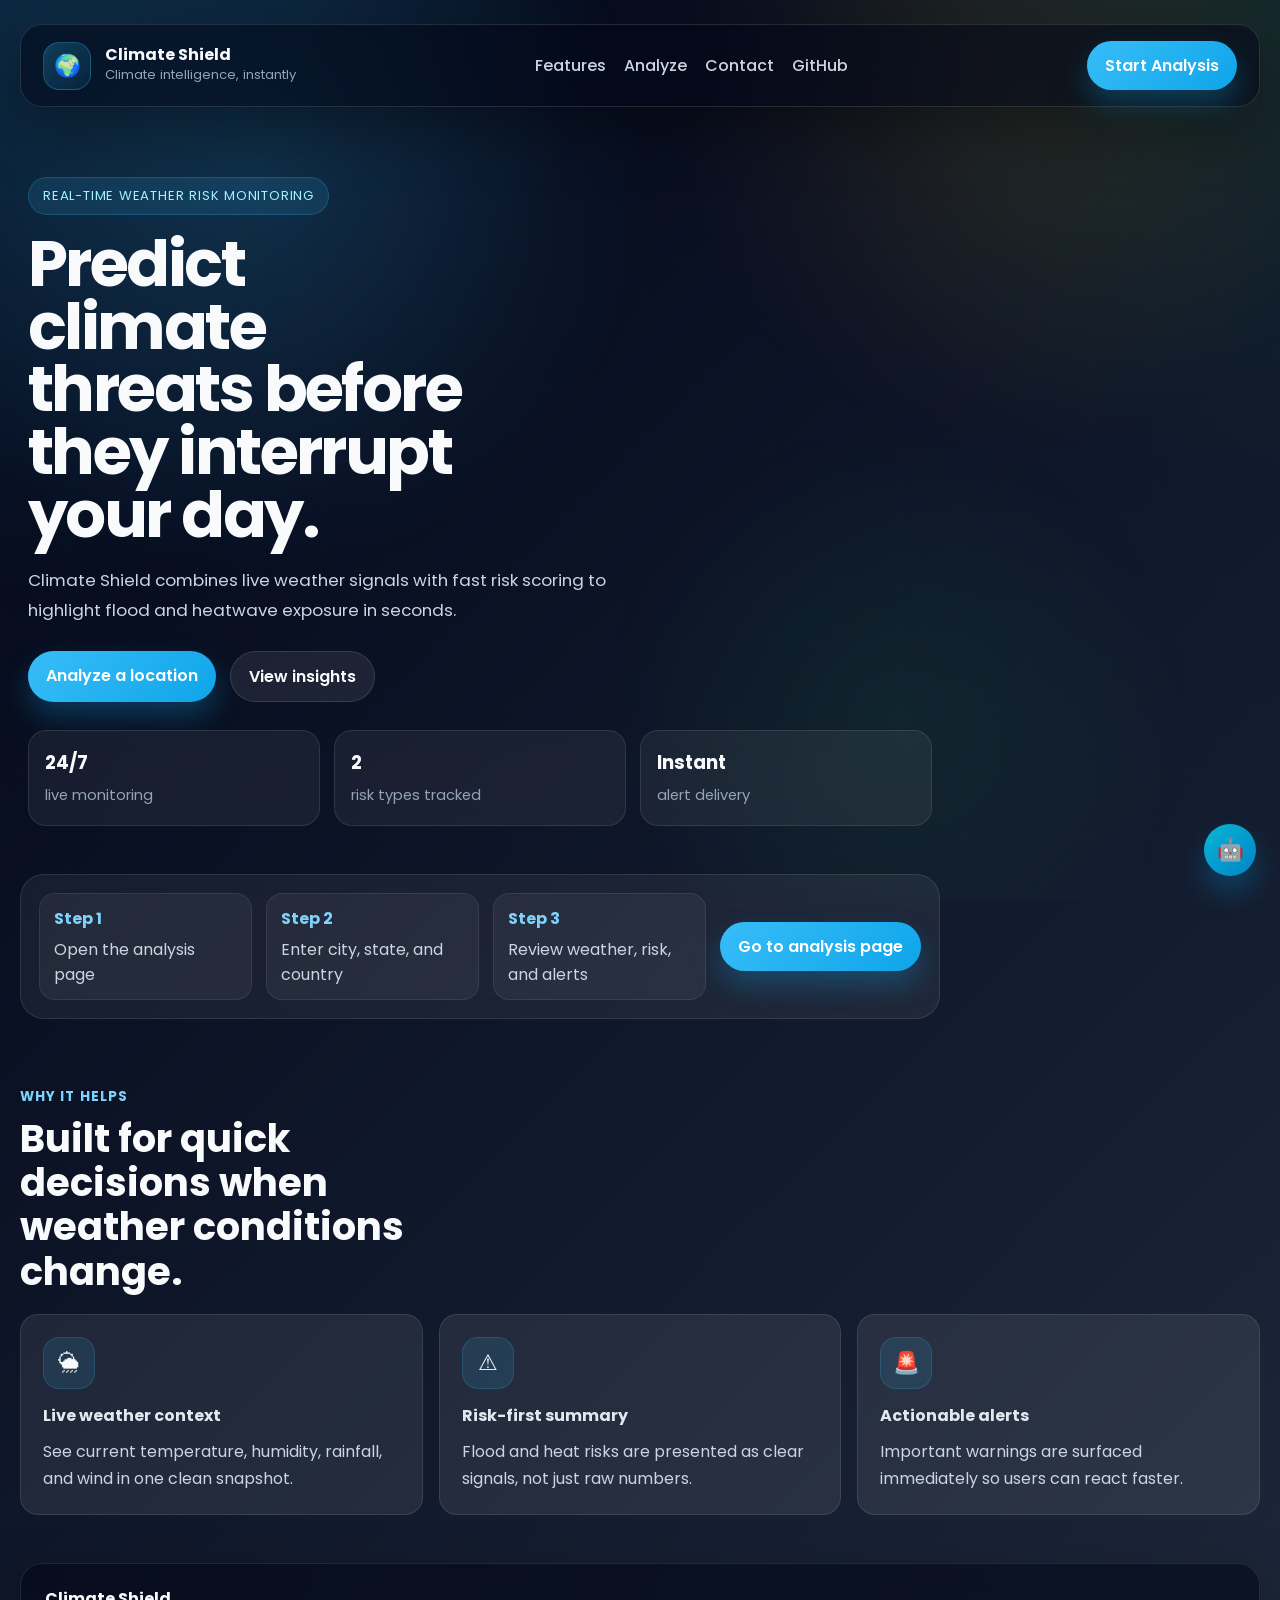
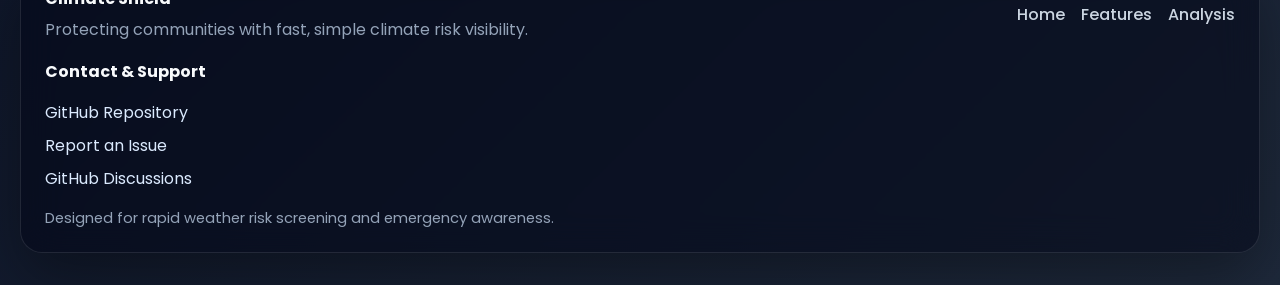
==== Frontend/index.html @ e45483c1 "Merge branch 'main' of https://github.com/thetechguardians/Climate-Shield into fix-loading-spinner" ====
<!doctype html>
<html lang="en">
  <head>
    <meta charset="UTF-8" />

    <meta name="viewport" content="width=device-width, initial-scale=1.0" />

    <title>Climate Shield | Home</title>

    <link rel="stylesheet" href="style.css" />

    <link rel="preconnect" href="https://fonts.googleapis.com" />

    <link rel="preconnect" href="https://fonts.gstatic.com" crossorigin />

    <link
      href="https://fonts.googleapis.com/css2?family=Poppins:wght@300;400;500;600;700&display=swap"
      rel="stylesheet"
    />
  </head>

  <body>
    <div class="background-overlay"></div>

    <div class="page-shell">
      <nav class="navbar">
        <a class="brand" href="#home">
          <span class="brand-mark">🌍</span>
          <span>
            <strong>Climate Shield</strong>
            <small>Climate intelligence, instantly</small>
          </span>
        </a>

        <div class="nav-links">
          <a href="#features">Features</a>
          <a href="Analysis/analysis.html">Analyze</a>
          <a href="#contact">Contact</a>
          <a
            href="https://github.com/thetechguardians/Climate-Shield"
            target="_blank"
            >GitHub</a
          >
        </div>

        <a class="nav-cta" href="Analysis/analysis.html">Start Analysis</a>
      </nav>

      <main id="home" class="container">
        <section class="hero">
          <div class="hero-copy">
            <span class="eyebrow">Real-time weather risk monitoring</span>

            <h1>Predict climate threats before they interrupt your day.</h1>

            <p>
              Climate Shield combines live weather signals with fast risk
              scoring to highlight flood and heatwave exposure in seconds.
            </p>

            <div class="hero-actions">
              <a class="primary-action" href="Analysis/analysis.html"
                >Analyze a location</a
              >
              <a class="secondary-action" href="#features">View insights</a>
            </div>

            <div class="hero-stats">
              <div>
                <strong>24/7</strong>
                <span>live monitoring</span>
              </div>
              <div>
                <strong>2</strong>
                <span>risk types tracked</span>
              </div>
              <div>
                <strong>Instant</strong>
                <span>alert delivery</span>
              </div>
            </div>
          </div>

          <div class="hero-strip">
            <div class="hero-strip-item">
              <strong>Step 1</strong>
              <span>Open the analysis page</span>
            </div>

            <div class="hero-strip-item">
              <strong>Step 2</strong>
              <span>Enter city, state, and country</span>
            </div>

            <div class="hero-strip-item">
              <strong>Step 3</strong>
              <span>Review weather, risk, and alerts</span>
            </div>

            <a
              class="primary-action full-width-action"
              href="Analysis/analysis.html"
              >Go to analysis page</a
            >
          </div>
        </section>

        <section id="features" class="feature-section">
          <div class="section-heading">
            <span>Why it helps</span>
            <h2>Built for quick decisions when weather conditions change.</h2>
          </div>

          <div class="feature-grid">
            <article class="feature-card">
              <div class="feature-icon">🌦</div>
              <h3>Live weather context</h3>
              <p>
                See current temperature, humidity, rainfall, and wind in one
                clean snapshot.
              </p>
            </article>

            <article class="feature-card">
              <div class="feature-icon">⚠</div>
              <h3>Risk-first summary</h3>
              <p>
                Flood and heat risks are presented as clear signals, not just
                raw numbers.
              </p>
            </article>

            <article class="feature-card">
              <div class="feature-icon">🚨</div>
              <h3>Actionable alerts</h3>
              <p>
                Important warnings are surfaced immediately so users can react
                faster.
              </p>
            </article>
          </div>
        </section>
      </main>

      <footer id="contact" class="footer">
        <div>
          <strong>Climate Shield</strong>
          <p>
            Protecting communities with fast, simple climate risk visibility.
          </p>
        </div>

        <div class="footer-links">
          <a href="#home">Home</a>
          <a href="#features">Features</a>
          <a href="Analysis/analysis.html">Analysis</a>
        </div>
        <div class="contact-section">
          <strong>Contact & Support</strong>

          <div class="contact-links">
            <a
              href="https://github.com/thetechguardians/Climate-Shield"
              target="_blank"
            >
              GitHub Repository
            </a>

            <a
              href="https://github.com/thetechguardians/Climate-Shield/issues"
              target="_blank"
            >
              Report an Issue
            </a>

            <a
              href="https://github.com/thetechguardians/Climate-Shield/discussions"
              target="_blank"
            >
              GitHub Discussions
            </a>
          </div>
        </div>

        <p class="footer-note">
          Designed for rapid weather risk screening and emergency awareness.
        </p>
      </footer>

      <button
        id="chatbot-toggle"
        class="chatbot-toggle"
        type="button"
        aria-controls="chatbot-panel"
        aria-expanded="false"
        aria-label="Open ClimateBot"
        title="Open ClimateBot"
      >
        🤖
      </button>

      <section
        id="chatbot-panel"
        class="chatbot-panel hidden"
        aria-label="ClimateBot chat panel"
      >
        <div class="chatbot-header">
          <div>
            <strong>ClimateBot Assistant</strong>
            <small
              >Ask about floods, heatwaves, cyclones, and climate change.</small
            >
          </div>
          <button
            id="chatbot-close"
            class="chatbot-close"
            type="button"
            aria-label="Close chatbot"
          >
            ✕
          </button>
        </div>

        <div id="chatbot-messages" class="chatbot-messages">
          <div class="chatbot-message bot-message">
            Hello, I am ClimateBot. Ask me any climate safety question.
          </div>
        </div>

        <form id="chatbot-form" class="chatbot-form">
          <input
            id="chatbot-input"
            type="text"
            placeholder="Type your question..."
            autocomplete="off"
            required
          />
          <button type="submit">Send</button>
        </form>

        <div id="chatbot-status" class="chatbot-status hidden"></div>
      </section>
    </div>

    <script src="script.js"></script>
    <script src="chatbot.js"></script>
    <script>
        (function(){
            const toggle = document.getElementById('chatbot-toggle');
            const panel = document.getElementById('chatbot-panel');
            const closeBtn = document.getElementById('chatbot-close');
            const form = document.getElementById('chatbot-form');
            const input = document.getElementById('chatbot-input');
            const messagesDiv = document.getElementById('chatbot-messages');
            const statusDiv = document.getElementById('chatbot-status');

            function addMessage(text, isUser) {
                const msgDiv = document.createElement('div');
                msgDiv.className = isUser ? 'message user' : 'message bot';
                msgDiv.innerText = text;
                messagesDiv.appendChild(msgDiv);
                messagesDiv.scrollTop = messagesDiv.scrollHeight;
            }

            function showStatus(msg) {
                statusDiv.innerText = msg;
                statusDiv.classList.remove('hidden');
                setTimeout(() => statusDiv.classList.add('hidden'), 2200);
            }

            async function getBotReply(question) {
                const q = question.toLowerCase();
                if (q.includes('flood') || q.includes('flooding')) {
                    return "🌊 Flood risk is calculated using rainfall intensity, soil moisture, and river levels. Climate Shield monitors real-time precipitation and terrain vulnerability to flag potential flash floods.";
                } else if (q.includes('heatwave') || q.includes('extreme heat')) {
                    return "🔥 Heatwave risks increase when temperatures exceed regional thresholds. We analyze thermal stress, humidity, and duration to provide early heat alerts.";
                } else if (q.includes('cyclone') || q.includes('hurricane') || q.includes('typhoon')) {
                    return "🌀 Cyclones are tracked using wind speed patterns, pressure drops, and storm surge modeling. Our system highlights areas at risk of severe winds and coastal flooding.";
                } else if (q.includes('climate change')) {
                    return "🌎 Climate change amplifies extreme weather events — heavier rainfall, prolonged heatwaves, and stronger storms. Climate Shield helps communities build adaptive resilience.";
                } else {
                    return "💡 I can answer questions about flood risk, heatwaves, cyclones, climate adaptation, and weather preparedness. Try: 'How to prepare for floods?' or 'Heatwave safety tips'.";
                }
            }

            form.addEventListener('submit', async (e) => {
                e.preventDefault();
                const userMsg = input.value.trim();
                if (!userMsg) return;
                addMessage(userMsg, true);
                input.value = '';
                showStatus('Analyzing climate data...');
                try {
                    const reply = await getBotReply(userMsg);
                    addMessage(reply, false);
                    statusDiv.classList.add('hidden');
                } catch (err) {
                    addMessage("Sorry, I'm having trouble. Please try again.", false);
                    statusDiv.classList.add('hidden');
                }
            });

            toggle.addEventListener('click', () => {
                panel.classList.toggle('hidden');
                const expanded = !panel.classList.contains('hidden');
                toggle.setAttribute('aria-expanded', expanded);
            });
            closeBtn.addEventListener('click', () => {
                panel.classList.add('hidden');
                toggle.setAttribute('aria-expanded', 'false');
            });
        })();
    </script>
</body>
</html>
---- Frontend/style.css ----
* {
  margin: 0;
  padding: 0;
  box-sizing: border-box;
  font-family: "Poppins", sans-serif;
}

:root {
  --bg-0: #020617;
  --bg-1: #0f172a;
  --bg-2: #1e293b;
  --panel: rgba(255, 255, 255, 0.08);
  --panel-strong: rgba(255, 255, 255, 0.12);
  --text: #f8fafc;
  --muted: #cbd5e1;
  --muted-2: #94a3b8;
  --accent: #38bdf8;
  --accent-2: #0ea5e9;
  --success: #22c55e;
  --danger: #ef4444;
  --warning: #f59e0b;
  --shadow: 0 24px 60px rgba(0, 0, 0, 0.35);
}

html {
  scroll-behavior: smooth;
}

body {
  min-height: 100vh;
  color: var(--text);
  background:
    radial-gradient(
      circle at top left,
      rgba(56, 189, 248, 0.16),
      transparent 26%
    ),
    radial-gradient(
      circle at top right,
      rgba(34, 197, 94, 0.1),
      transparent 22%
    ),
    linear-gradient(135deg, var(--bg-0), var(--bg-1), var(--bg-2));
  overflow-x: hidden;
}

body::before {
  content: "";
  position: fixed;
  inset: 0;
  background-image:
    linear-gradient(rgba(255, 255, 255, 0.025) 1px, transparent 1px),
    linear-gradient(90deg, rgba(255, 255, 255, 0.025) 1px, transparent 1px);
  background-size: 64px 64px;
  pointer-events: none;
  opacity: 0.4;
}

.background-overlay {
  position: fixed;
  inset: 0;
  background:
    radial-gradient(
      circle at 20% 20%,
      rgba(56, 189, 248, 0.14),
      transparent 32%
    ),
    radial-gradient(
      circle at 80% 10%,
      rgba(245, 158, 11, 0.1),
      transparent 28%
    ),
    radial-gradient(circle at 70% 80%, rgba(34, 197, 94, 0.08), transparent 26%);
  z-index: -1;
}

.page-shell {
  position: relative;
  z-index: 1;
  width: min(1240px, calc(100% - 32px));
  margin: 0 auto;
  padding: 24px 0 32px;
}

.navbar {
  display: flex;
  align-items: center;
  justify-content: space-between;
  gap: 20px;
  padding: 16px 22px;
  border: 1px solid rgba(255, 255, 255, 0.12);
  border-radius: 22px;
  background: rgba(2, 6, 23, 0.55);
  backdrop-filter: blur(18px);
  box-shadow: var(--shadow);
  margin-bottom: 28px;
}

.brand {
  display: flex;
  align-items: center;
  gap: 14px;
  text-decoration: none;
  color: var(--text);
  min-width: 0;
}

.brand-mark {
  width: 48px;
  height: 48px;
  display: grid;
  place-items: center;
  border-radius: 16px;
  background: linear-gradient(
    135deg,
    rgba(56, 189, 248, 0.24),
    rgba(14, 165, 233, 0.1)
  );
  border: 1px solid rgba(56, 189, 248, 0.28);
  font-size: 1.35rem;
  flex: 0 0 auto;
}

.brand strong {
  display: block;
  font-size: 1rem;
  line-height: 1.1;
}

.brand small {
  display: block;
  color: var(--muted-2);
  font-size: 0.82rem;
  margin-top: 2px;
}

.nav-links {
  display: flex;
  align-items: center;
  gap: 18px;
  flex-wrap: wrap;
  justify-content: center;
}

.nav-links a,
.footer-links a {
  color: var(--muted);
  text-decoration: none;
  font-weight: 500;
  transition:
    color 0.2s ease,
    transform 0.2s ease;
}

.nav-links a:hover,
.footer-links a:hover {
  color: white;
  transform: translateY(-1px);
}

.nav-cta,
.primary-action,
.secondary-action {
  text-decoration: none;
  font-weight: 600;
  border-radius: 999px;
  padding: 12px 18px;
  transition:
    transform 0.2s ease,
    box-shadow 0.2s ease,
    background 0.2s ease;
  white-space: nowrap;
}

.nav-cta,
.primary-action {
  color: white;
  background: linear-gradient(135deg, var(--accent), var(--accent-2));
  box-shadow: 0 14px 28px rgba(14, 165, 233, 0.28);
}

.secondary-action {
  color: var(--text);
  background: rgba(255, 255, 255, 0.08);
  border: 1px solid rgba(255, 255, 255, 0.12);
}

.nav-cta:hover,
.primary-action:hover,
.secondary-action:hover {
  transform: translateY(-2px);
}

.container {
  width: 100%;
}

.hero {
  display: grid;
  grid-template-columns: minmax(0, 1fr);
  gap: 24px;
  align-items: start;
  padding: 18px 0 34px;
  max-width: 920px;
}

.hero-copy {
  padding: 24px 8px;
}

.eyebrow {
  display: inline-flex;
  align-items: center;
  padding: 8px 14px;
  border-radius: 999px;
  background: rgba(56, 189, 248, 0.12);
  border: 1px solid rgba(56, 189, 248, 0.22);
  color: #a5f3fc;
  font-size: 0.82rem;
  letter-spacing: 0.06em;
  text-transform: uppercase;
  margin-bottom: 18px;
}

.hero-copy h1 {
  font-size: clamp(2.6rem, 5vw, 5rem);
  line-height: 0.98;
  letter-spacing: -0.04em;
  max-width: 10.5ch;
}

.hero-copy p {
  margin-top: 18px;
  max-width: 58ch;
  font-size: 1.05rem;
  line-height: 1.8;
  color: var(--muted);
}

.hero-actions {
  display: flex;
  gap: 14px;
  flex-wrap: wrap;
  margin-top: 26px;
}

.hero-stats {
  display: grid;
  grid-template-columns: repeat(3, minmax(0, 1fr));
  gap: 14px;
  margin-top: 28px;
}

.hero-stats div {
  padding: 18px 16px;
  border-radius: 18px;
  background: rgba(255, 255, 255, 0.06);
  border: 1px solid rgba(255, 255, 255, 0.1);
  backdrop-filter: blur(12px);
}

.hero-stats strong {
  display: block;
  font-size: 1.15rem;
  margin-bottom: 6px;
}

.hero-stats span {
  color: var(--muted-2);
  font-size: 0.92rem;
}

.hero-strip {
  display: grid;
  grid-template-columns: repeat(3, minmax(0, 1fr)) auto;
  gap: 14px;
  padding: 18px;
  border-radius: 24px;
  background: rgba(255, 255, 255, 0.06);
  border: 1px solid rgba(255, 255, 255, 0.1);
  backdrop-filter: blur(12px);
  align-items: center;
}

.hero-strip-item {
  padding: 12px 14px;
  border-radius: 16px;
  background: rgba(255, 255, 255, 0.05);
  border: 1px solid rgba(255, 255, 255, 0.08);
}

.hero-strip-item strong {
  display: block;
  color: #7dd3fc;
  margin-bottom: 6px;
}

.hero-strip-item span {
  color: var(--muted);
}

.full-width-action {
  justify-self: stretch;
  display: inline-flex;
  justify-content: center;
  align-items: center;
}

.glass-card {
  background: rgba(255, 255, 255, 0.08);
  border: 1px solid rgba(255, 255, 255, 0.12);
  border-radius: 28px;
  backdrop-filter: blur(20px);
  padding: 34px;
  box-shadow: var(--shadow);
}

.header {
  text-align: center;
  margin-bottom: 28px;
}

.logo {
  width: 72px;
  height: 72px;
  display: grid;
  place-items: center;
  margin: 0 auto 14px;
  border-radius: 22px;
  background: linear-gradient(
    135deg,
    rgba(56, 189, 248, 0.2),
    rgba(14, 165, 233, 0.06)
  );
  border: 1px solid rgba(56, 189, 248, 0.22);
  font-size: 2rem;
}

.header h2 {
  font-size: clamp(1.8rem, 3vw, 2.5rem);
  margin-bottom: 10px;
}

.header p {
  color: var(--muted);
  line-height: 1.7;
}

.input-container {
  display: grid;
  grid-template-columns: repeat(auto-fit, minmax(180px, 1fr));
  gap: 16px;
  margin-bottom: 22px;
}

.input-group label {
  display: block;
  margin-bottom: 8px;
  font-weight: 500;
  color: var(--muted);
}

.input-group input {
  width: 100%;
  padding: 15px 16px;
  border: 1px solid rgba(255, 255, 255, 0.1);
  border-radius: 14px;
  background: rgba(255, 255, 255, 0.09);
  color: white;
  font-size: 15px;
  outline: none;
  transition:
    border-color 0.2s ease,
    box-shadow 0.2s ease,
    transform 0.2s ease;
}

.input-group input::placeholder {
  color: #94a3b8;
}

.input-group input:focus {
  border-color: rgba(56, 189, 248, 0.65);
  box-shadow: 0 0 0 4px rgba(56, 189, 248, 0.14);
  transform: translateY(-1px);
}

button {
  width: 100%;
  padding: 16px 18px;
  border: none;
  border-radius: 16px;
  background: linear-gradient(135deg, var(--accent), var(--accent-2));
  color: white;
  font-size: 1rem;
  font-weight: 700;
  cursor: pointer;
  transition:
    transform 0.2s ease,
    box-shadow 0.2s ease,
    filter 0.2s ease;
}

button:hover {
  transform: translateY(-2px);
  box-shadow: 0 14px 28px rgba(14, 165, 233, 0.28);
  filter: brightness(1.03);
}

.loading {
  margin-top: 18px;
  text-align: center;
  color: #facc15;
  font-weight: 600;
}

.weather-card {
  margin-top: 30px;
}

.section-title {
  margin-bottom: 18px;
  font-size: 1.1rem;
  font-weight: 700;
  color: #7dd3fc;
}

.weather-grid,
.risk-grid,
.feature-grid {
  display: grid;
  gap: 16px;
}

.weather-grid {
  grid-template-columns: repeat(auto-fit, minmax(160px, 1fr));
  margin-bottom: 22px;
}

.weather-box,
.risk-card,
.feature-card {
  background: rgba(255, 255, 255, 0.08);
  border: 1px solid rgba(255, 255, 255, 0.1);
  border-radius: 18px;
  padding: 22px;
  transition:
    transform 0.2s ease,
    background 0.2s ease,
    border-color 0.2s ease;
}

.weather-box:hover,
.risk-card:hover,
.feature-card:hover {
  transform: translateY(-3px);
  background: rgba(255, 255, 255, 0.12);
  border-color: rgba(255, 255, 255, 0.14);
}

.weather-box {
  text-align: center;
}

.weather-box h3,
.risk-card h3,
.feature-card h3 {
  margin-bottom: 10px;
  color: #e2e8f0;
  font-size: 1rem;
}

.weather-box p {
  font-size: 1.55rem;
  font-weight: 700;
}

.location-box {
  background: rgba(56, 189, 248, 0.12);
  padding: 20px 22px;
  border-radius: 18px;
  margin-bottom: 22px;
  border: 1px solid rgba(56, 189, 248, 0.15);
}

.location-box h3 {
  margin-bottom: 10px;
}

.location-box p {
  color: #e2e8f0;
  line-height: 1.6;
}

.risk-grid {
  grid-template-columns: repeat(auto-fit, minmax(200px, 1fr));
  margin-bottom: 22px;
}

.risk-card {
  text-align: center;
}

.risk-card p {
  font-size: 1.8rem;
  font-weight: 800;
}

.flood {
  background: rgba(239, 68, 68, 0.13);
  border-color: rgba(239, 68, 68, 0.32);
}

.heat {
  background: rgba(245, 158, 11, 0.13);
  border-color: rgba(245, 158, 11, 0.32);
}

.alert-box {
  padding: 20px;
  border-radius: 18px;
  line-height: 1.7;
  font-weight: 600;
  font-size: 0.98rem;
  animation: fadeIn 0.35s ease;
}

.alert-danger {
  background: rgba(239, 68, 68, 0.16);
  border: 1px solid rgba(239, 68, 68, 0.42);
  color: #fecaca;
}

.alert-warning {
  background: rgba(34, 197, 94, 0.14);
  border: 1px solid rgba(34, 197, 94, 0.35);
  color: #bbf7d0;
}

.feature-section {
  padding: 34px 0 18px;
}

.section-heading {
  display: flex;
  flex-direction: column;
  gap: 10px;
  margin-bottom: 20px;
}

.section-heading span {
  color: #7dd3fc;
  font-weight: 700;
  text-transform: uppercase;
  letter-spacing: 0.08em;
  font-size: 0.84rem;
}

.section-heading h2 {
  font-size: clamp(1.5rem, 3vw, 2.4rem);
  max-width: 18ch;
  line-height: 1.15;
}

.feature-grid {
  grid-template-columns: repeat(auto-fit, minmax(220px, 1fr));
}

.feature-card {
  min-height: 190px;
}

.feature-icon {
  width: 52px;
  height: 52px;
  display: grid;
  place-items: center;
  border-radius: 16px;
  background: rgba(56, 189, 248, 0.12);
  border: 1px solid rgba(56, 189, 248, 0.18);
  font-size: 1.35rem;
  margin-bottom: 14px;
}

.feature-card p {
  color: var(--muted);
  line-height: 1.7;
}

.footer {
  margin-top: 30px;
  padding: 22px 24px;
  border-radius: 22px;
  border: 1px solid rgba(255, 255, 255, 0.1);
  background: rgba(2, 6, 23, 0.55);
  backdrop-filter: blur(18px);
  display: grid;
  grid-template-columns: minmax(0, 1.2fr) auto;
  gap: 16px 24px;
  align-items: center;
  box-shadow: var(--shadow);
}

.footer strong {
  display: block;
  font-size: 1rem;
  margin-bottom: 6px;
}

.footer p,
.footer-note {
  color: var(--muted-2);
  line-height: 1.6;
}

.footer-links {
  display: flex;
  gap: 16px;
  flex-wrap: wrap;
  justify-content: flex-end;
}

.footer-note {
  grid-column: 1 / -1;
  font-size: 0.92rem;

}

.footer-col strong {
    display: block;
    font-size: 1rem;
    font-weight: 700;
    margin-bottom: 0.5rem;
    color: white;
}

.footer-col p {
    font-size: 0.8rem;
    color: var(--text-muted);
    line-height: 1.6;
    max-width: 350px;
}

.footer-nav-links {
    display: flex;
    gap: 1.8rem;
    align-items: center;
    flex-wrap: wrap;
}

.footer-nav-links a {
    text-decoration: none;
    font-size: 0.85rem;
    font-weight: 500;
    color: var(--text-secondary);
    transition: color 0.2s;
}

.footer-nav-links a:hover {
    color: white;
}

.footer-legal {
    width: 100%;
    text-align: center;
    font-size: 0.7rem;
    color: var(--text-muted);
    padding-top: 1rem;
    border-top: 1px solid rgba(71, 85, 105, 0.3);
    margin-top: 0.5rem;
}


.chatbot-toggle {
  position: fixed;
  right: 24px;
  bottom: 24px;
  z-index: 40;
  border: none;
  width: 52px;
  height: 52px;
  border-radius: 50%;
  padding: 0;
  display: inline-flex;
  align-items: center;
  justify-content: center;
  color: white;
  font-weight: 700;
  font-size: 1.35rem;
  line-height: 1;
  background: linear-gradient(135deg, #06b6d4, #0284c7);
  box-shadow: 0 16px 28px rgba(2, 132, 199, 0.34);
  cursor: pointer;
}

.chatbot-panel {
  position: fixed;
  right: 24px;
  bottom: 84px;
  width: min(360px, calc(100vw - 24px));
  border-radius: 20px;
  border: 1px solid rgba(255, 255, 255, 0.14);
  background: rgba(2, 6, 23, 0.9);
  backdrop-filter: blur(16px);
  box-shadow: 0 24px 46px rgba(0, 0, 0, 0.48);
  z-index: 39;
  padding: 14px;
}

.chatbot-header {
  display: flex;
  justify-content: space-between;
  align-items: flex-start;
  gap: 10px;
  margin-bottom: 10px;
}

.chatbot-header small {
  display: block;
  color: var(--muted-2);
  margin-top: 4px;
  font-size: 0.8rem;
  line-height: 1.5;
}

.chatbot-close {
  width: auto;
  padding: 4px 10px;
  border-radius: 10px;
  border: 1px solid rgba(255, 255, 255, 0.18);
  background: rgba(255, 255, 255, 0.08);
  color: white;
  font-size: 0.9rem;
}

.chatbot-messages {
  max-height: 280px;
  overflow-y: auto;
  display: grid;
  gap: 10px;
  padding: 8px 2px;
  margin-bottom: 10px;
}

.chatbot-message {
  border-radius: 14px;
  padding: 10px 12px;
  line-height: 1.55;
  font-size: 0.92rem;
}

.bot-message {
  background: rgba(56, 189, 248, 0.15);
  border: 1px solid rgba(56, 189, 248, 0.28);
  color: #dbeafe;
  justify-self: start;
}

.user-message {
  background: rgba(34, 197, 94, 0.14);
  border: 1px solid rgba(34, 197, 94, 0.3);
  color: #dcfce7;
  justify-self: end;
}

.chatbot-form {
  display: grid;
  grid-template-columns: 1fr auto;
  gap: 8px;
}

.chatbot-form input {
  width: 100%;
  padding: 10px 12px;
  border-radius: 12px;
  border: 1px solid rgba(255, 255, 255, 0.14);
  background: rgba(255, 255, 255, 0.08);
  color: white;
  outline: none;
}

.chatbot-form button {
  width: auto;
  border-radius: 12px;
  padding: 10px 14px;
  font-size: 0.9rem;
}

.chatbot-status {
  margin-top: 8px;
  color: #fcd34d;
  font-size: 0.84rem;
}

.hidden {
  display: none;
}


@keyframes fadeIn {
  from {
    opacity: 0;
    transform: translateY(10px);
  }

  to {
    opacity: 1;
    transform: translateY(0);
  }
}

@media (max-width: 980px) {
  .navbar,
  .footer {
    grid-template-columns: 1fr;
    justify-items: start;
  }

  .nav-links,
  .footer-links {
    justify-content: flex-start;
  }

  .hero {
    grid-template-columns: 1fr;
  }

  .hero-strip {
    grid-template-columns: 1fr;
  }

  .hero-copy h1 {
    max-width: 12ch;
  }
}

@media (max-width: 768px) {
  .page-shell {
    width: min(100% - 20px, 1240px);
    padding-top: 14px;
  }

  .navbar,
  .glass-card,
  .footer {
    padding: 18px;
    border-radius: 20px;
  }

  .nav-links {
    gap: 12px;
  }

  .hero-copy {
    padding: 12px 0 0;
  }

  .hero-copy h1 {
    font-size: clamp(2.1rem, 10vw, 3rem);
  }

  .hero-stats {
    grid-template-columns: 1fr;
  }

  .hero-strip {
    padding: 14px;
  }

  .input-container {
    grid-template-columns: 1fr;
  }

  .weather-grid,
  .risk-grid,
  .feature-grid {
    grid-template-columns: 1fr;
  }

  .footer-links {
    gap: 12px;
  }

  .chatbot-toggle {
    right: 12px;
    bottom: 12px;
    width: 46px;
    height: 46px;
    font-size: 1.2rem;
  }

  .chatbot-panel {
    right: 10px;
    bottom: 60px;
    width: calc(100vw - 20px);
  }
}
.contact-section {
  display: flex;
  flex-direction: column;
  gap: 10px;
}

.contact-links {
  display: flex;
  flex-direction: column;
  gap: 8px;
}

.contact-links a {
  color: #dbeafe;
  text-decoration: none;
  transition: opacity 0.3s ease;
}

.contact-links a:hover {
  opacity: 0.8;
}

@media (max-width: 480px) {
    .button-group {
        flex-direction: column;
        width: 100%;
    }
    
    .btn-primary, .btn-secondary {
        text-align: center;
        justify-content: center;
    }
    
    .hero-heading {
        font-size: clamp(1.8rem, 8vw, 2.5rem);
    }
}
.feature-box {
    margin: 20px;
    padding: 15px;
    border-radius: 12px;
    background: rgba(255,255,255,0.08);
    color: white;
}
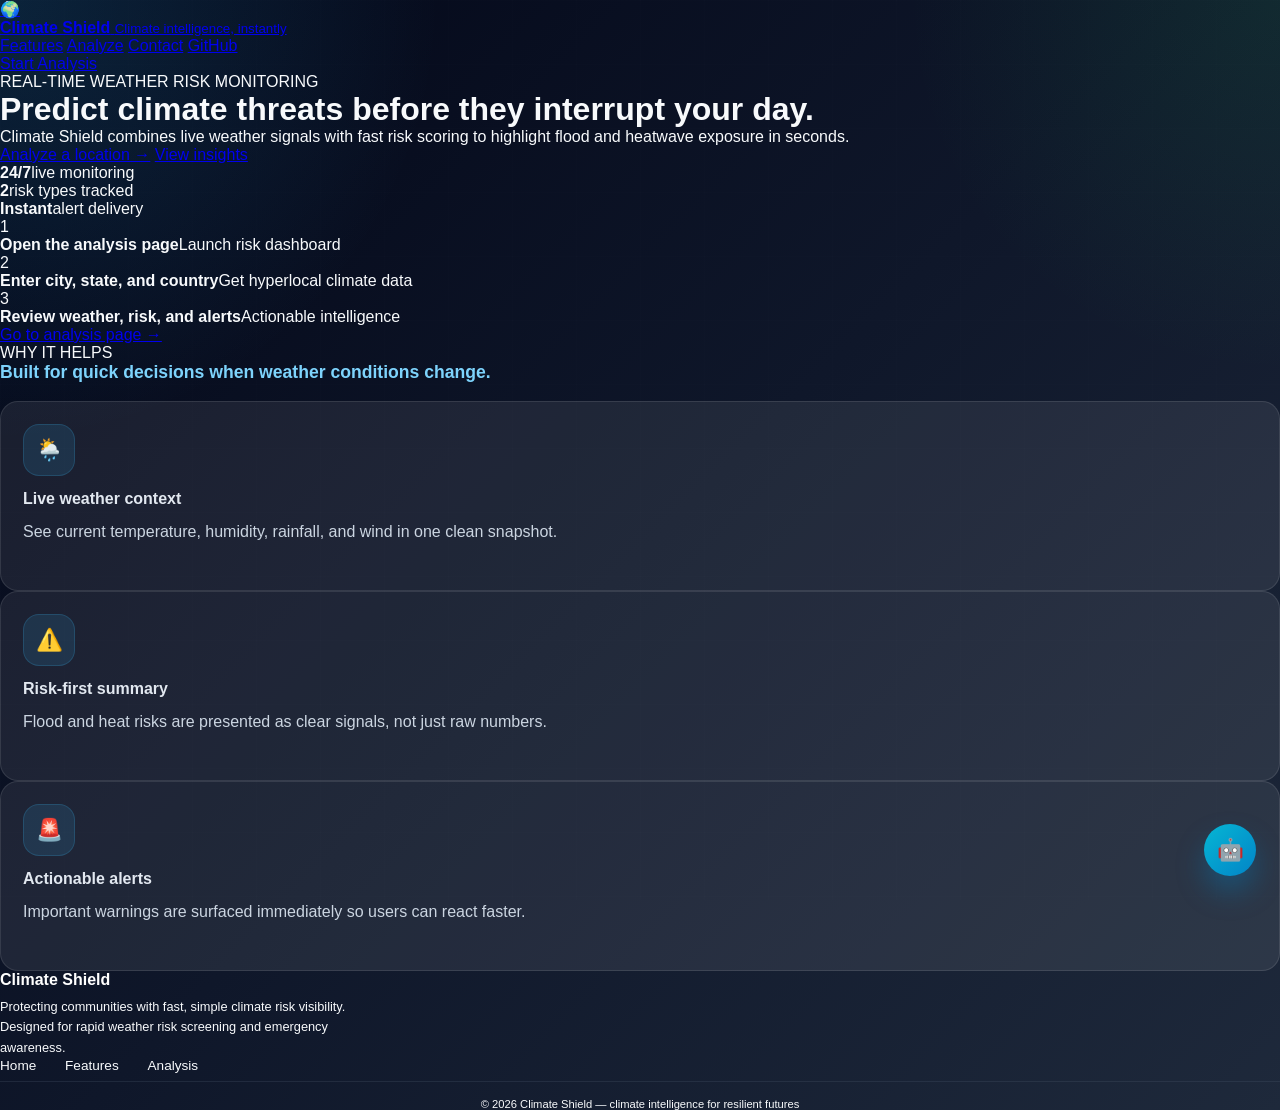
==== commit 8ed0c008: "fix: Frontend sends requests to the wrong /weather URL in production" ====
--- a/Frontend/index.html
+++ b/Frontend/index.html
@@ -1,249 +1,143 @@
-<!doctype html>
+<!DOCTYPE html>
 <html lang="en">
-  <head>
-    <meta charset="UTF-8" />
-
-    <meta name="viewport" content="width=device-width, initial-scale=1.0" />
-
-    <title>Climate Shield | Home</title>
-
-    <link rel="stylesheet" href="style.css" />
-
-    <link rel="preconnect" href="https://fonts.googleapis.com" />
-
-    <link rel="preconnect" href="https://fonts.gstatic.com" crossorigin />
-
-    <link
-      href="https://fonts.googleapis.com/css2?family=Poppins:wght@300;400;500;600;700&display=swap"
-      rel="stylesheet"
-    />
-  </head>
-
-  <body>
-    <div class="background-overlay"></div>
-
-    <div class="page-shell">
-      <nav class="navbar">
-        <a class="brand" href="#home">
-          <span class="brand-mark">🌍</span>
-          <span>
-            <strong>Climate Shield</strong>
-            <small>Climate intelligence, instantly</small>
-          </span>
-        </a>
-
-        <div class="nav-links">
-          <a href="#features">Features</a>
-          <a href="Analysis/analysis.html">Analyze</a>
-          <a href="#contact">Contact</a>
-          <a
-            href="https://github.com/thetechguardians/Climate-Shield"
-            target="_blank"
-            >GitHub</a
-          >
+<head>
+    <meta charset="UTF-8">
+    <meta name="viewport" content="width=device-width, initial-scale=1.0, viewport-fit=cover">
+    <meta name="description" content="Climate Shield — real-time climate intelligence: flood & heatwave risk monitoring, instant alerts for emergency awareness.">
+    <title>Climate Shield | Climate Intelligence & Risk Platform</title>
+    <link rel="preconnect" href="https://fonts.googleapis.com">
+    <link rel="preconnect" href="https://fonts.gstatic.com" crossorigin>
+    <link href="https://fonts.googleapis.com/css2?family=Inter:opsz,wght@14..32,300;14..32,400;14..32,500;14..32,600;14..32,700;14..32,800&display=swap" rel="stylesheet">
+    <link rel="stylesheet" href="style.css">
+
+    <!-- Backend base URL for API calls (set this to your Flask/Gunicorn Render service URL) -->
+    <script>
+        // Example: window.__BACKEND_URL__ = "https://climate-shield-backend.onrender.com";
+        window.__BACKEND_URL__ = window.__BACKEND_URL__ || "";
+    </script>
+</head>
+<body>
+
+
+    <div class="ambient-glow"></div>
+    <div class="grid-texture"></div>
+
+    <div class="app-container">
+        <!-- Navigation: refined glass + proper alignment -->
+        <nav class="nav-bar">
+            <a class="brand-link" href="#home">
+                <span class="brand-icon">🌍</span>
+                <div class="brand-title">
+                    <strong>Climate Shield</strong>
+                    <small>Climate intelligence, instantly</small>
+                </div>
+            </a>
+            <div class="nav-menu">
+                <a href="#features">Features</a>
+                <a href="Analysis/analysis.html">Analyze</a>
+                <a href="#contact">Contact</a>
+                <a href="https://github.com/thetechguardians/Climate-Shield" target="_blank" rel="noopener">GitHub</a>
+            </div>
+            <a class="btn-start" href="Analysis/analysis.html">Start Analysis</a>
+        </nav>
+
+        <main>
+            <!-- Hero split: real-time risk + steps panel -->
+            <div class="hero-layout">
+                <div class="hero-main">
+                    <div class="eyebrow-tag">REAL-TIME WEATHER RISK MONITORING</div>
+                    <h1 class="hero-heading">Predict climate threats before they interrupt your day.</h1>
+                    <p class="hero-text">Climate Shield combines live weather signals with fast risk scoring to highlight flood and heatwave exposure in seconds.</p>
+                    <div class="button-group">
+                        <a class="btn-primary" href="Analysis/analysis.html">Analyze a location →</a>
+                        <a class="btn-secondary" href="#features">View insights</a>
+                    </div>
+                    <div class="stats-row">
+                        <div class="stat-block"><strong>24/7</strong><span>live monitoring</span></div>
+                        <div class="stat-block"><strong>2</strong><span>risk types tracked</span></div>
+                        <div class="stat-block"><strong>Instant</strong><span>alert delivery</span></div>
+                    </div>
+                </div>
+
+                <!-- Steps card (exact content from screenshots) -->
+                <div class="steps-card">
+                    <div class="step-item">
+                        <div class="step-marker">1</div>
+                        <div class="step-content"><strong>Open the analysis page</strong><span>Launch risk dashboard</span></div>
+                    </div>
+                    <div class="step-item">
+                        <div class="step-marker">2</div>
+                        <div class="step-content"><strong>Enter city, state, and country</strong><span>Get hyperlocal climate data</span></div>
+                    </div>
+                    <div class="step-item">
+                        <div class="step-marker">3</div>
+                        <div class="step-content"><strong>Review weather, risk, and alerts</strong><span>Actionable intelligence</span></div>
+                    </div>
+                    <a class="step-action-btn" href="Analysis/analysis.html">Go to analysis page →</a>
+                </div>
+            </div>
+
+            <!-- WHY IT HELPS + features (exactly matching original content) -->
+            <section id="features" class="features-section">
+                <div class="section-header">
+                    <span class="section-badge">WHY IT HELPS</span>
+                    <h2 class="section-title">Built for quick decisions when weather conditions change.</h2>
+                </div>
+                <div class="features-grid">
+                    <article class="feature-card">
+                        <div class="feature-icon">🌦️</div>
+                        <h3>Live weather context</h3>
+                        <p>See current temperature, humidity, rainfall, and wind in one clean snapshot.</p>
+                    </article>
+                    <article class="feature-card">
+                        <div class="feature-icon">⚠️</div>
+                        <h3>Risk-first summary</h3>
+                        <p>Flood and heat risks are presented as clear signals, not just raw numbers.</p>
+                    </article>
+                    <article class="feature-card">
+                        <div class="feature-icon">🚨</div>
+                        <h3>Actionable alerts</h3>
+                        <p>Important warnings are surfaced immediately so users can react faster.</p>
+                    </article>
+                </div>
+            </section>
+        </main>
+
+        <!-- Footer (preserved messaging from screenshot) -->
+        <footer id="contact" class="footer-premium">
+            <div class="footer-col">
+                <strong>Climate Shield</strong>
+                <p>Protecting communities with fast, simple climate risk visibility.<br>Designed for rapid weather risk screening and emergency awareness.</p>
+            </div>
+            <div class="footer-nav-links">
+                <a href="#home">Home</a>
+                <a href="#features">Features</a>
+                <a href="Analysis/analysis.html">Analysis</a>
+            </div>
+            <div class="footer-legal">© 2026 Climate Shield — climate intelligence for resilient futures</div>
+        </footer>
+    </div>
+
+    <!-- ClimateBot widget (fully functional, maintains original behavior) -->
+    <button id="chatbot-toggle" class="chatbot-toggle" aria-label="Open ClimateBot assistant">🤖</button>
+    <div id="chatbot-panel" class="chatbot-panel hidden">
+        <div class="chatbot-header">
+            <div>
+                <strong>ClimateBot Assistant</strong>
+                <small>Ask about floods, heatwaves, cyclones, and climate change.</small>
+            </div>
+            <button id="chatbot-close" class="chatbot-close-btn" aria-label="Close chatbot">✕</button>
         </div>
-
-        <a class="nav-cta" href="Analysis/analysis.html">Start Analysis</a>
-      </nav>
-
-      <main id="home" class="container">
-        <section class="hero">
-          <div class="hero-copy">
-            <span class="eyebrow">Real-time weather risk monitoring</span>
-
-            <h1>Predict climate threats before they interrupt your day.</h1>
-
-            <p>
-              Climate Shield combines live weather signals with fast risk
-              scoring to highlight flood and heatwave exposure in seconds.
-            </p>
-
-            <div class="hero-actions">
-              <a class="primary-action" href="Analysis/analysis.html"
-                >Analyze a location</a
-              >
-              <a class="secondary-action" href="#features">View insights</a>
-            </div>
-
-            <div class="hero-stats">
-              <div>
-                <strong>24/7</strong>
-                <span>live monitoring</span>
-              </div>
-              <div>
-                <strong>2</strong>
-                <span>risk types tracked</span>
-              </div>
-              <div>
-                <strong>Instant</strong>
-                <span>alert delivery</span>
-              </div>
-            </div>
-          </div>
-
-          <div class="hero-strip">
-            <div class="hero-strip-item">
-              <strong>Step 1</strong>
-              <span>Open the analysis page</span>
-            </div>
-
-            <div class="hero-strip-item">
-              <strong>Step 2</strong>
-              <span>Enter city, state, and country</span>
-            </div>
-
-            <div class="hero-strip-item">
-              <strong>Step 3</strong>
-              <span>Review weather, risk, and alerts</span>
-            </div>
-
-            <a
-              class="primary-action full-width-action"
-              href="Analysis/analysis.html"
-              >Go to analysis page</a
-            >
-          </div>
-        </section>
-
-        <section id="features" class="feature-section">
-          <div class="section-heading">
-            <span>Why it helps</span>
-            <h2>Built for quick decisions when weather conditions change.</h2>
-          </div>
-
-          <div class="feature-grid">
-            <article class="feature-card">
-              <div class="feature-icon">🌦</div>
-              <h3>Live weather context</h3>
-              <p>
-                See current temperature, humidity, rainfall, and wind in one
-                clean snapshot.
-              </p>
-            </article>
-
-            <article class="feature-card">
-              <div class="feature-icon">⚠</div>
-              <h3>Risk-first summary</h3>
-              <p>
-                Flood and heat risks are presented as clear signals, not just
-                raw numbers.
-              </p>
-            </article>
-
-            <article class="feature-card">
-              <div class="feature-icon">🚨</div>
-              <h3>Actionable alerts</h3>
-              <p>
-                Important warnings are surfaced immediately so users can react
-                faster.
-              </p>
-            </article>
-          </div>
-        </section>
-      </main>
-
-      <footer id="contact" class="footer">
-        <div>
-          <strong>Climate Shield</strong>
-          <p>
-            Protecting communities with fast, simple climate risk visibility.
-          </p>
+        <div id="chatbot-messages" class="chatbot-messages">
+            <div class="message bot">Hello, I am ClimateBot. Ask me any climate safety question.</div>
         </div>
-
-        <div class="footer-links">
-          <a href="#home">Home</a>
-          <a href="#features">Features</a>
-          <a href="Analysis/analysis.html">Analysis</a>
-        </div>
-        <div class="contact-section">
-          <strong>Contact & Support</strong>
-
-          <div class="contact-links">
-            <a
-              href="https://github.com/thetechguardians/Climate-Shield"
-              target="_blank"
-            >
-              GitHub Repository
-            </a>
-
-            <a
-              href="https://github.com/thetechguardians/Climate-Shield/issues"
-              target="_blank"
-            >
-              Report an Issue
-            </a>
-
-            <a
-              href="https://github.com/thetechguardians/Climate-Shield/discussions"
-              target="_blank"
-            >
-              GitHub Discussions
-            </a>
-          </div>
-        </div>
-
-        <p class="footer-note">
-          Designed for rapid weather risk screening and emergency awareness.
-        </p>
-      </footer>
-
-      <button
-        id="chatbot-toggle"
-        class="chatbot-toggle"
-        type="button"
-        aria-controls="chatbot-panel"
-        aria-expanded="false"
-        aria-label="Open ClimateBot"
-        title="Open ClimateBot"
-      >
-        🤖
-      </button>
-
-      <section
-        id="chatbot-panel"
-        class="chatbot-panel hidden"
-        aria-label="ClimateBot chat panel"
-      >
-        <div class="chatbot-header">
-          <div>
-            <strong>ClimateBot Assistant</strong>
-            <small
-              >Ask about floods, heatwaves, cyclones, and climate change.</small
-            >
-          </div>
-          <button
-            id="chatbot-close"
-            class="chatbot-close"
-            type="button"
-            aria-label="Close chatbot"
-          >
-            ✕
-          </button>
-        </div>
-
-        <div id="chatbot-messages" class="chatbot-messages">
-          <div class="chatbot-message bot-message">
-            Hello, I am ClimateBot. Ask me any climate safety question.
-          </div>
-        </div>
-
-        <form id="chatbot-form" class="chatbot-form">
-          <input
-            id="chatbot-input"
-            type="text"
-            placeholder="Type your question..."
-            autocomplete="off"
-            required
-          />
-          <button type="submit">Send</button>
+        <form id="chatbot-form" class="chatbot-input-group">
+            <input type="text" id="chatbot-input" placeholder="Type your question..." autocomplete="off" required>
+            <button type="submit">Send</button>
         </form>
-
-        <div id="chatbot-status" class="chatbot-status hidden"></div>
-      </section>
+        <div id="chatbot-status" class="chatbot-status-msg hidden"></div>
     </div>
 
-    <script src="script.js"></script>
-    <script src="chatbot.js"></script>
     <script>
         (function(){
             const toggle = document.getElementById('chatbot-toggle');
@@ -312,4 +206,4 @@
         })();
     </script>
 </body>
-</html>
+</html>
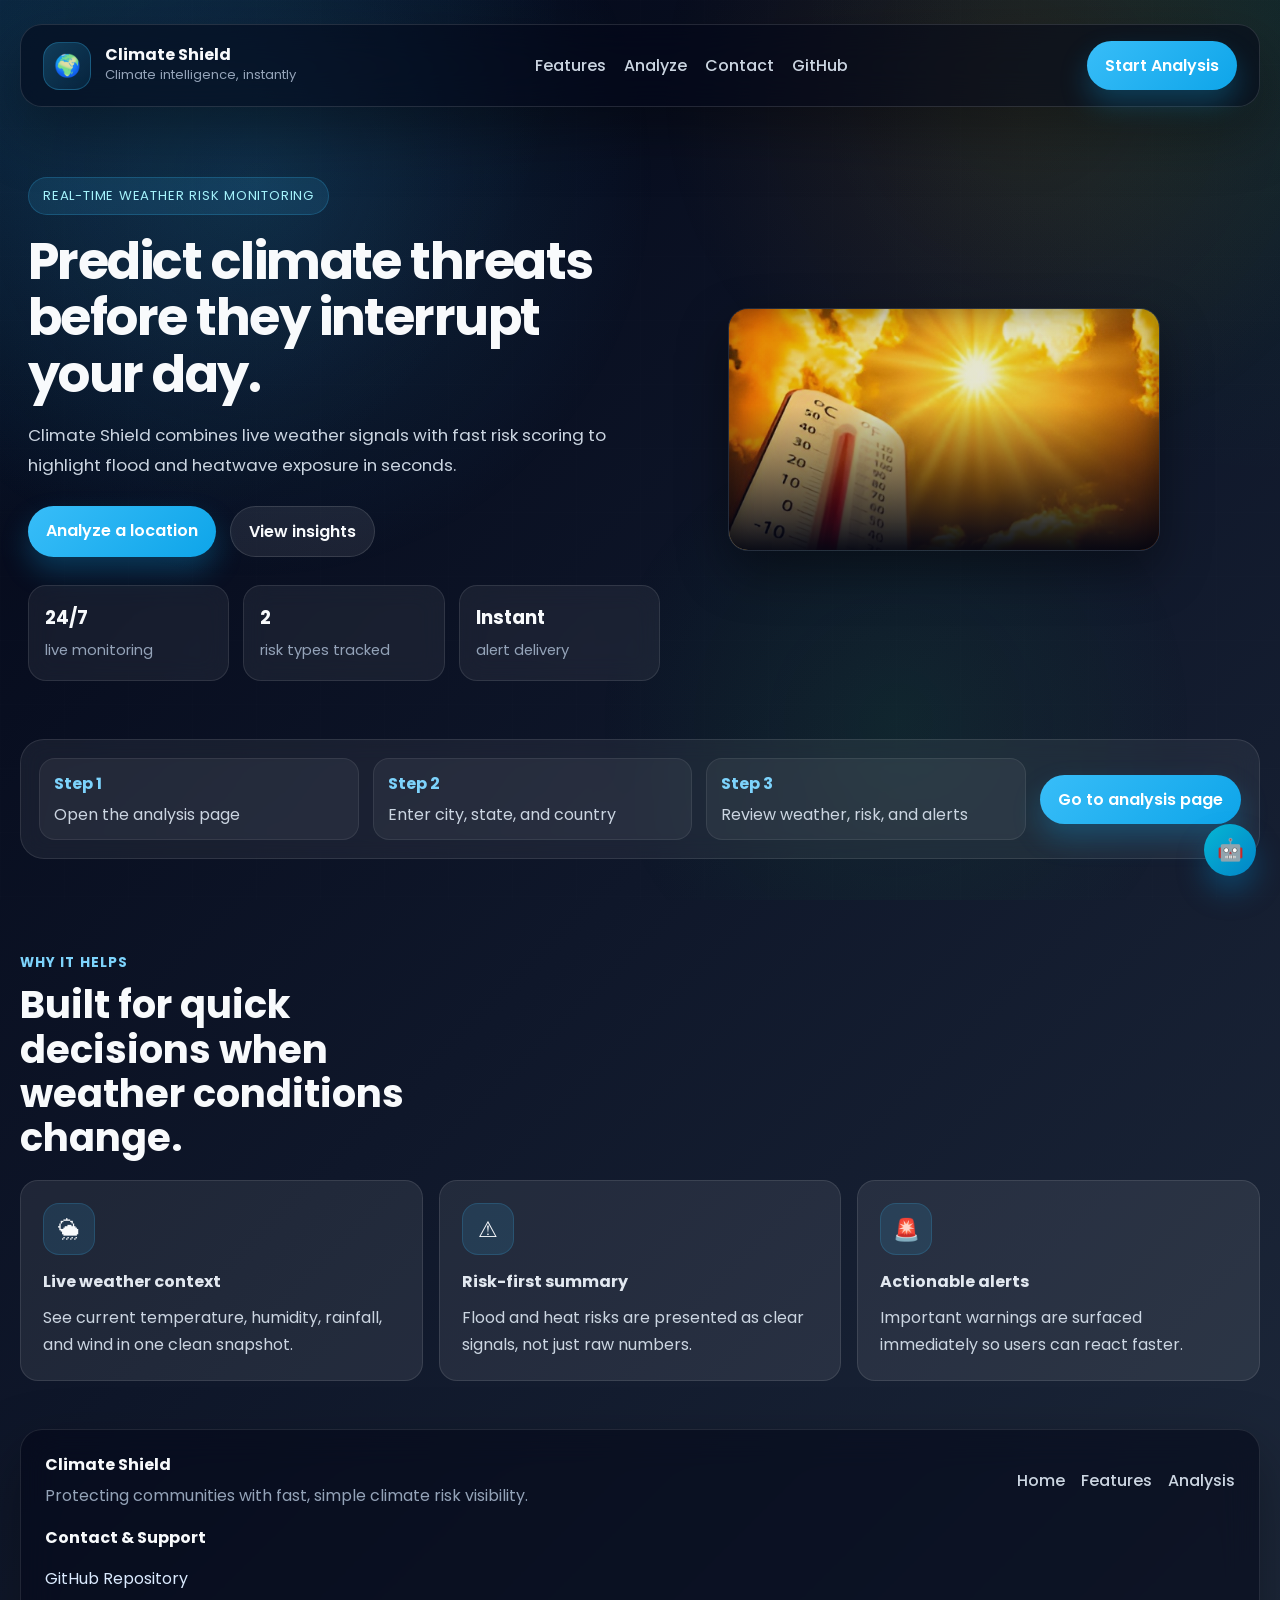
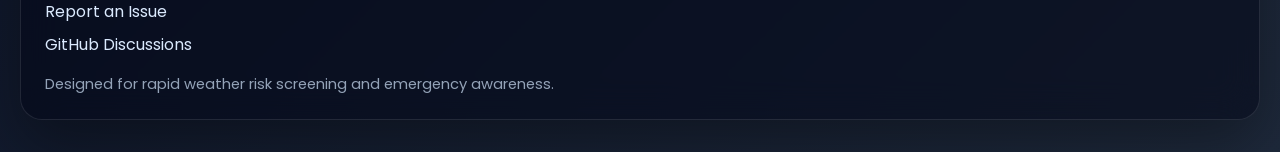
==== commit e05f94ff: "Resolved weather service configuration error and changed images that suits the current UI" ====
--- a/Frontend/index.html
+++ b/Frontend/index.html
@@ -1,143 +1,242 @@
-<!DOCTYPE html>
+<!doctype html>
 <html lang="en">
-<head>
-    <meta charset="UTF-8">
-    <meta name="viewport" content="width=device-width, initial-scale=1.0, viewport-fit=cover">
-    <meta name="description" content="Climate Shield — real-time climate intelligence: flood & heatwave risk monitoring, instant alerts for emergency awareness.">
-    <title>Climate Shield | Climate Intelligence & Risk Platform</title>
-    <link rel="preconnect" href="https://fonts.googleapis.com">
-    <link rel="preconnect" href="https://fonts.gstatic.com" crossorigin>
-    <link href="https://fonts.googleapis.com/css2?family=Inter:opsz,wght@14..32,300;14..32,400;14..32,500;14..32,600;14..32,700;14..32,800&display=swap" rel="stylesheet">
-    <link rel="stylesheet" href="style.css">
-
-    <!-- Backend base URL for API calls (set this to your Flask/Gunicorn Render service URL) -->
-    <script>
-        // Example: window.__BACKEND_URL__ = "https://climate-shield-backend.onrender.com";
-        window.__BACKEND_URL__ = window.__BACKEND_URL__ || "";
-    </script>
-</head>
-<body>
-
-
-    <div class="ambient-glow"></div>
-    <div class="grid-texture"></div>
-
-    <div class="app-container">
-        <!-- Navigation: refined glass + proper alignment -->
-        <nav class="nav-bar">
-            <a class="brand-link" href="#home">
-                <span class="brand-icon">🌍</span>
-                <div class="brand-title">
-                    <strong>Climate Shield</strong>
-                    <small>Climate intelligence, instantly</small>
-                </div>
-            </a>
-            <div class="nav-menu">
+  <head>
+    <meta charset="UTF-8" />
+
+    <meta name="viewport" content="width=device-width, initial-scale=1.0" />
+
+    <title>Climate Shield | Home</title>
+
+    <link rel="stylesheet" href="style.css" />
+
+    <link rel="preconnect" href="https://fonts.googleapis.com" />
+
+    <link rel="preconnect" href="https://fonts.gstatic.com" crossorigin />
+
+    <link
+      href="https://fonts.googleapis.com/css2?family=Poppins:wght@300;400;500;600;700&display=swap"
+      rel="stylesheet"
+    />
+  </head>
+
+  <body>
+    <div class="background-overlay"></div>
+
+    <div class="page-shell">
+      <nav class="navbar">
+        <a class="brand" href="#home">
+          <span class="brand-mark">🌍</span>
+          <span>
+            <strong>Climate Shield</strong>
+            <small>Climate intelligence, instantly</small>
+          </span>
+        </a>
+
+            <div class="nav-links">
                 <a href="#features">Features</a>
                 <a href="Analysis/analysis.html">Analyze</a>
-                <a href="#contact">Contact</a>
-                <a href="https://github.com/thetechguardians/Climate-Shield" target="_blank" rel="noopener">GitHub</a>
-            </div>
-            <a class="btn-start" href="Analysis/analysis.html">Start Analysis</a>
+                <a href="https://github.com/thetechguardians/Climate-Shield" target="_blank">Contact</a>
+                <a href="https://github.com/thetechguardians/Climate-Shield" target="_blank">GitHub</a>
+            </div>
+
+            <a class="nav-cta" href="Analysis/analysis.html">Start Analysis</a>
         </nav>
 
-        <main>
-            <!-- Hero split: real-time risk + steps panel -->
-            <div class="hero-layout">
-                <div class="hero-main">
-                    <div class="eyebrow-tag">REAL-TIME WEATHER RISK MONITORING</div>
-                    <h1 class="hero-heading">Predict climate threats before they interrupt your day.</h1>
-                    <p class="hero-text">Climate Shield combines live weather signals with fast risk scoring to highlight flood and heatwave exposure in seconds.</p>
-                    <div class="button-group">
-                        <a class="btn-primary" href="Analysis/analysis.html">Analyze a location →</a>
-                        <a class="btn-secondary" href="#features">View insights</a>
+
+
+        <main id="home" class="container">
+
+            <section class="hero">
+                <div class="hero-left-wrapper">
+                    <div class="hero-copy">
+
+                        <span class="eyebrow">Real-time weather risk monitoring</span>
+
+                        <h1>Predict climate threats before they interrupt your day.</h1>
+
+                        <p>
+                            Climate Shield combines live weather signals with fast risk scoring to
+                            highlight flood and heatwave exposure in seconds.
+                        </p>
+
+                        <div class="hero-actions">
+                            <a class="primary-action" href="Analysis/analysis.html">Analyze a location</a>
+                            <a class="secondary-action" href="#features">View insights</a>
+                        </div>
+
+                        <div class="hero-stats">
+                            <div>
+                                <strong>24/7</strong>
+                                <span>live monitoring</span>
+                            </div>
+                            <div>
+                                <strong>2</strong>
+                                <span>risk types tracked</span>
+                            </div>
+                            <div>
+                                <strong>Instant</strong>
+                                <span>alert delivery</span>
+                            </div>
+                        </div>
+
                     </div>
-                    <div class="stats-row">
-                        <div class="stat-block"><strong>24/7</strong><span>live monitoring</span></div>
-                        <div class="stat-block"><strong>2</strong><span>risk types tracked</span></div>
-                        <div class="stat-block"><strong>Instant</strong><span>alert delivery</span></div>
+                </div>
+                
+                <div class="home-hero-right">
+                    <div class="image-wrapper home-carousel">
+                        <img src="images/weather_1.jpg" alt="Climate Shield Dashboard" class="carousel-img active" />
+                        <img src="images/weather_2.jpg" alt="Flood Risk Analysis" class="carousel-img" />
+                        <img src="images/weather_3.jpg" alt="Heatwave Prediction" class="carousel-img" />
+                        <div class="overlay-gradient"></div>
                     </div>
                 </div>
 
-                <!-- Steps card (exact content from screenshots) -->
-                <div class="steps-card">
-                    <div class="step-item">
-                        <div class="step-marker">1</div>
-                        <div class="step-content"><strong>Open the analysis page</strong><span>Launch risk dashboard</span></div>
-                    </div>
-                    <div class="step-item">
-                        <div class="step-marker">2</div>
-                        <div class="step-content"><strong>Enter city, state, and country</strong><span>Get hyperlocal climate data</span></div>
-                    </div>
-                    <div class="step-item">
-                        <div class="step-marker">3</div>
-                        <div class="step-content"><strong>Review weather, risk, and alerts</strong><span>Actionable intelligence</span></div>
-                    </div>
-                    <a class="step-action-btn" href="Analysis/analysis.html">Go to analysis page →</a>
-                </div>
-            </div>
-
-            <!-- WHY IT HELPS + features (exactly matching original content) -->
-            <section id="features" class="features-section">
-                <div class="section-header">
-                    <span class="section-badge">WHY IT HELPS</span>
-                    <h2 class="section-title">Built for quick decisions when weather conditions change.</h2>
-                </div>
-                <div class="features-grid">
+            </section>
+
+            <div class="hero-strip" style="margin-bottom: 60px;">
+
+                <div class="hero-strip-item">
+                    <strong>Step 1</strong>
+                    <span>Open the analysis page</span>
+                </div>
+
+                <div class="hero-strip-item">
+                    <strong>Step 2</strong>
+                    <span>Enter city, state, and country</span>
+                </div>
+
+                <div class="hero-strip-item">
+                    <strong>Step 3</strong>
+                    <span>Review weather, risk, and alerts</span>
+                </div>
+
+                <a class="primary-action full-width-action" href="Analysis/analysis.html">Go to analysis page</a>
+
+            </div>
+
+            <section id="features" class="feature-section">
+
+                <div class="section-heading">
+                    <span>Why it helps</span>
+                    <h2>Built for quick decisions when weather conditions change.</h2>
+                </div>
+
+                <div class="feature-grid">
+
                     <article class="feature-card">
-                        <div class="feature-icon">🌦️</div>
+                        <div class="feature-icon">🌦</div>
                         <h3>Live weather context</h3>
                         <p>See current temperature, humidity, rainfall, and wind in one clean snapshot.</p>
                     </article>
+
                     <article class="feature-card">
-                        <div class="feature-icon">⚠️</div>
+                        <div class="feature-icon">⚠</div>
                         <h3>Risk-first summary</h3>
                         <p>Flood and heat risks are presented as clear signals, not just raw numbers.</p>
                     </article>
+
                     <article class="feature-card">
                         <div class="feature-icon">🚨</div>
                         <h3>Actionable alerts</h3>
                         <p>Important warnings are surfaced immediately so users can react faster.</p>
                     </article>
-                </div>
+
+                </div>
+
             </section>
+
         </main>
 
-        <!-- Footer (preserved messaging from screenshot) -->
-        <footer id="contact" class="footer-premium">
-            <div class="footer-col">
+        <footer id="contact" class="footer">
+
+            <div>
                 <strong>Climate Shield</strong>
-                <p>Protecting communities with fast, simple climate risk visibility.<br>Designed for rapid weather risk screening and emergency awareness.</p>
-            </div>
-            <div class="footer-nav-links">
+                <p>Protecting communities with fast, simple climate risk visibility.</p>
+            </div>
+
+            <div class="footer-links">
                 <a href="#home">Home</a>
                 <a href="#features">Features</a>
                 <a href="Analysis/analysis.html">Analysis</a>
             </div>
-            <div class="footer-legal">© 2026 Climate Shield — climate intelligence for resilient futures</div>
+
+            <div class="contact-section">
+                <strong>Contact & Support</strong>
+                <div class="contact-links">
+                    <a href="https://github.com/thetechguardians/Climate-Shield" target="_blank">
+                        GitHub Repository
+                    </a>
+                    <a href="https://github.com/thetechguardians/Climate-Shield/issues" target="_blank">
+                        Report an Issue
+                    </a>
+                    <a href="https://github.com/thetechguardians/Climate-Shield/discussions" target="_blank">
+                        GitHub Discussions
+                    </a>
+                </div>
+            </div>
+
+            <p class="footer-note">
+                Designed for rapid weather risk screening and emergency awareness.
+            </p>
         </footer>
+
+      <button
+        id="chatbot-toggle"
+        class="chatbot-toggle"
+        type="button"
+        aria-controls="chatbot-panel"
+        aria-expanded="false"
+        aria-label="Open ClimateBot"
+        title="Open ClimateBot"
+      >
+        🤖
+      </button>
+
+      <section
+        id="chatbot-panel"
+        class="chatbot-panel hidden"
+        aria-label="ClimateBot chat panel"
+      >
+        <div class="chatbot-header">
+          <div>
+            <strong>ClimateBot Assistant</strong>
+            <small
+              >Ask about floods, heatwaves, cyclones, and climate change.</small
+            >
+          </div>
+          <button
+            id="chatbot-close"
+            class="chatbot-close"
+            type="button"
+            aria-label="Close chatbot"
+          >
+            ✕
+          </button>
+        </div>
+
+        <div id="chatbot-messages" class="chatbot-messages">
+          <div class="chatbot-message bot-message">
+            Hello, I am ClimateBot. Ask me any climate safety question.
+          </div>
+        </div>
+
+        <form id="chatbot-form" class="chatbot-form">
+          <input
+            id="chatbot-input"
+            type="text"
+            placeholder="Type your question..."
+            autocomplete="off"
+            required
+          />
+          <button type="submit">Send</button>
+        </form>
+
+        <div id="chatbot-status" class="chatbot-status hidden"></div>
+      </section>
     </div>
 
-    <!-- ClimateBot widget (fully functional, maintains original behavior) -->
-    <button id="chatbot-toggle" class="chatbot-toggle" aria-label="Open ClimateBot assistant">🤖</button>
-    <div id="chatbot-panel" class="chatbot-panel hidden">
-        <div class="chatbot-header">
-            <div>
-                <strong>ClimateBot Assistant</strong>
-                <small>Ask about floods, heatwaves, cyclones, and climate change.</small>
-            </div>
-            <button id="chatbot-close" class="chatbot-close-btn" aria-label="Close chatbot">✕</button>
-        </div>
-        <div id="chatbot-messages" class="chatbot-messages">
-            <div class="message bot">Hello, I am ClimateBot. Ask me any climate safety question.</div>
-        </div>
-        <form id="chatbot-form" class="chatbot-input-group">
-            <input type="text" id="chatbot-input" placeholder="Type your question..." autocomplete="off" required>
-            <button type="submit">Send</button>
-        </form>
-        <div id="chatbot-status" class="chatbot-status-msg hidden"></div>
-    </div>
-
+    <script src="script.js"></script>
+    <script src="chatbot.js"></script>
     <script>
         (function(){
             const toggle = document.getElementById('chatbot-toggle');
@@ -206,4 +305,4 @@
         })();
     </script>
 </body>
-</html>+</html>
--- a/Frontend/style.css
+++ b/Frontend/style.css
@@ -199,12 +199,12 @@
 }
 
 .hero {
-  display: grid;
-  grid-template-columns: minmax(0, 1fr);
-  gap: 24px;
-  align-items: start;
-  padding: 18px 0 34px;
-  max-width: 920px;
+    display: grid;
+    grid-template-columns: 1.2fr 0.8fr;
+    gap: 60px;
+    align-items: center;
+    padding: 18px 0 34px;
+    max-width: 1140px;
 }
 
 .hero-copy {
@@ -226,10 +226,49 @@
 }
 
 .hero-copy h1 {
-  font-size: clamp(2.6rem, 5vw, 5rem);
-  line-height: 0.98;
-  letter-spacing: -0.04em;
-  max-width: 10.5ch;
+    font-size: clamp(2.2rem, 4vw, 4.2rem);
+    line-height: 1.1;
+    letter-spacing: -0.03em;
+    min-height: 3.3em;
+}
+
+.home-hero-right {
+    position: relative;
+    width: 100%;
+}
+
+.image-wrapper {
+    position: relative;
+    width: 100%;
+    aspect-ratio: 16 / 9;
+    border-radius: 20px;
+    overflow: hidden;
+    box-shadow: 0 20px 50px rgba(0, 0, 0, 0.4);
+    border: 1px solid rgba(255, 255, 255, 0.1);
+}
+
+.image-wrapper img {
+    width: 100%;
+    height: 100%;
+    object-fit: cover;
+    position: absolute;
+    top: 0;
+    left: 0;
+    opacity: 0;
+    transition: opacity 1s ease-in-out;
+}
+
+.image-wrapper img.active {
+    opacity: 1;
+}
+
+.overlay-gradient {
+    position: absolute;
+    inset: 0;
+    background: 
+        linear-gradient(to top, rgba(2, 6, 23, 0.95) 0%, rgba(2, 6, 23, 0.1) 60%);
+    pointer-events: none;
+    box-shadow: inset 0 0 30px rgba(0, 0, 0, 0.4);
 }
 
 .hero-copy p {
@@ -832,9 +871,17 @@
     grid-template-columns: 1fr;
   }
 
-  .hero-copy h1 {
-    max-width: 12ch;
-  }
+    .home-hero-right {
+        margin-top: 20px;
+    }
+
+    .image-wrapper {
+        aspect-ratio: 16 / 9;
+    }
+
+    .hero-copy h1 {
+        max-width: 12ch;
+    }
 }
 
 @media (max-width: 768px) {
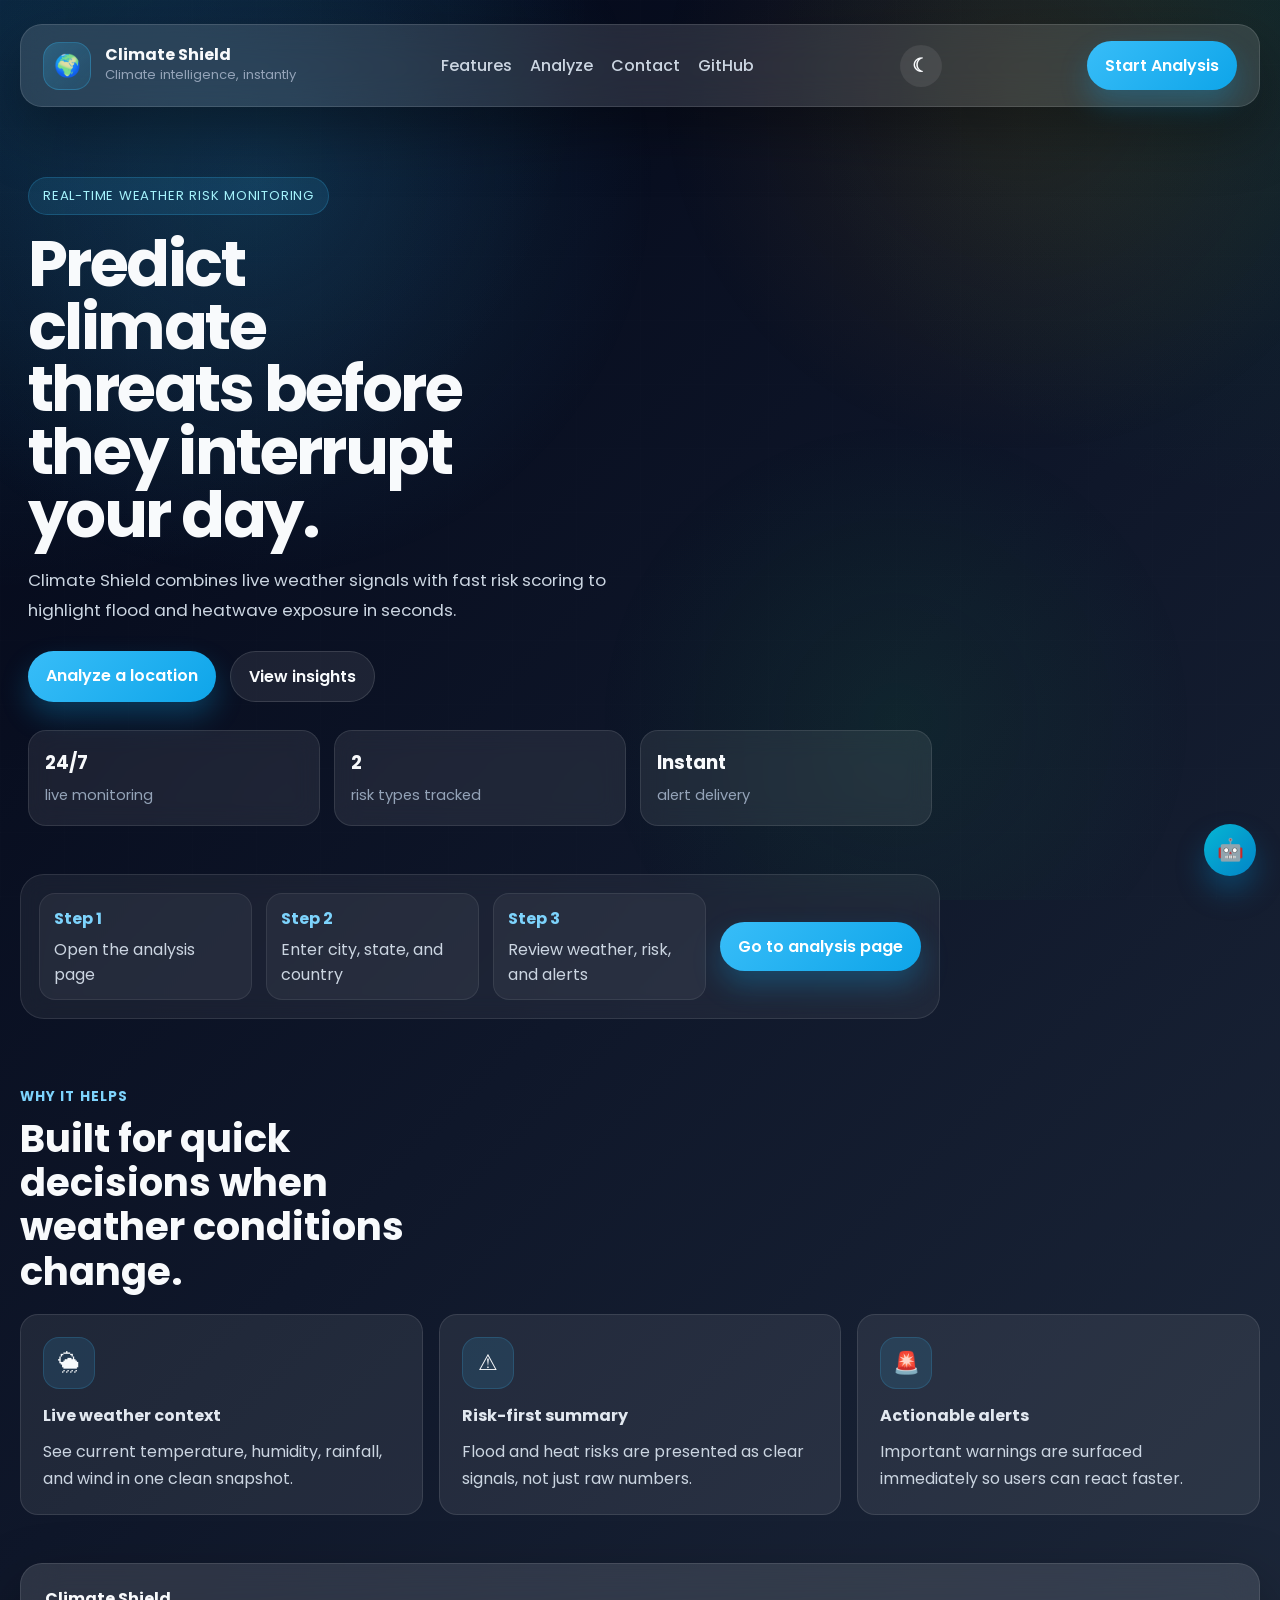
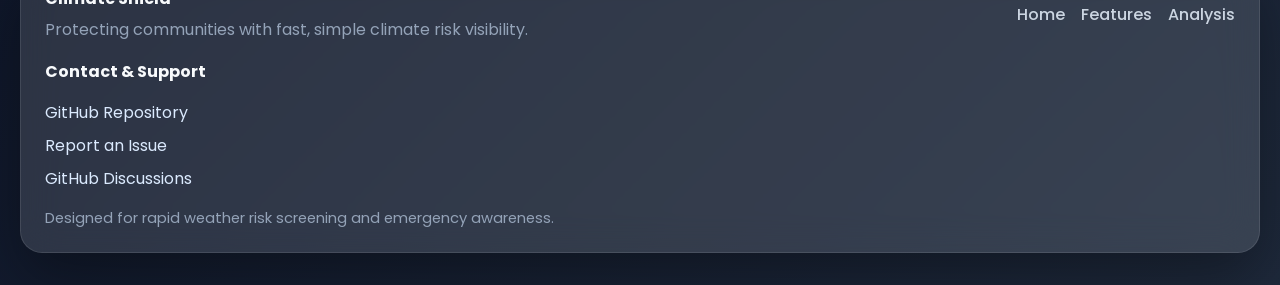
==== commit 4cd9f25a: "Merge pull request #132 from Pooja0629/issue-86-theme-switcher feat: implement theme switcher and im" ====
--- a/Frontend/index.html
+++ b/Frontend/index.html
@@ -32,153 +32,160 @@
           </span>
         </a>
 
-            <div class="nav-links">
-                <a href="#features">Features</a>
-                <a href="Analysis/analysis.html">Analyze</a>
-                <a href="https://github.com/thetechguardians/Climate-Shield" target="_blank">Contact</a>
-                <a href="https://github.com/thetechguardians/Climate-Shield" target="_blank">GitHub</a>
-            </div>
-
-            <a class="nav-cta" href="Analysis/analysis.html">Start Analysis</a>
-        </nav>
-
-
-
-        <main id="home" class="container">
-
-            <section class="hero">
-                <div class="hero-left-wrapper">
-                    <div class="hero-copy">
-
-                        <span class="eyebrow">Real-time weather risk monitoring</span>
-
-                        <h1>Predict climate threats before they interrupt your day.</h1>
-
-                        <p>
-                            Climate Shield combines live weather signals with fast risk scoring to
-                            highlight flood and heatwave exposure in seconds.
-                        </p>
-
-                        <div class="hero-actions">
-                            <a class="primary-action" href="Analysis/analysis.html">Analyze a location</a>
-                            <a class="secondary-action" href="#features">View insights</a>
-                        </div>
-
-                        <div class="hero-stats">
-                            <div>
-                                <strong>24/7</strong>
-                                <span>live monitoring</span>
-                            </div>
-                            <div>
-                                <strong>2</strong>
-                                <span>risk types tracked</span>
-                            </div>
-                            <div>
-                                <strong>Instant</strong>
-                                <span>alert delivery</span>
-                            </div>
-                        </div>
-
-                    </div>
-                </div>
-                
-                <div class="home-hero-right">
-                    <div class="image-wrapper home-carousel">
-                        <img src="images/weather_1.jpg" alt="Climate Shield Dashboard" class="carousel-img active" />
-                        <img src="images/weather_2.jpg" alt="Flood Risk Analysis" class="carousel-img" />
-                        <img src="images/weather_3.jpg" alt="Heatwave Prediction" class="carousel-img" />
-                        <div class="overlay-gradient"></div>
-                    </div>
-                </div>
-
-            </section>
-
-            <div class="hero-strip" style="margin-bottom: 60px;">
-
-                <div class="hero-strip-item">
-                    <strong>Step 1</strong>
-                    <span>Open the analysis page</span>
-                </div>
-
-                <div class="hero-strip-item">
-                    <strong>Step 2</strong>
-                    <span>Enter city, state, and country</span>
-                </div>
-
-                <div class="hero-strip-item">
-                    <strong>Step 3</strong>
-                    <span>Review weather, risk, and alerts</span>
-                </div>
-
-                <a class="primary-action full-width-action" href="Analysis/analysis.html">Go to analysis page</a>
-
-            </div>
-
-            <section id="features" class="feature-section">
-
-                <div class="section-heading">
-                    <span>Why it helps</span>
-                    <h2>Built for quick decisions when weather conditions change.</h2>
-                </div>
-
-                <div class="feature-grid">
-
-                    <article class="feature-card">
-                        <div class="feature-icon">🌦</div>
-                        <h3>Live weather context</h3>
-                        <p>See current temperature, humidity, rainfall, and wind in one clean snapshot.</p>
-                    </article>
-
-                    <article class="feature-card">
-                        <div class="feature-icon">⚠</div>
-                        <h3>Risk-first summary</h3>
-                        <p>Flood and heat risks are presented as clear signals, not just raw numbers.</p>
-                    </article>
-
-                    <article class="feature-card">
-                        <div class="feature-icon">🚨</div>
-                        <h3>Actionable alerts</h3>
-                        <p>Important warnings are surfaced immediately so users can react faster.</p>
-                    </article>
-
-                </div>
-
-            </section>
-
-        </main>
-
-        <footer id="contact" class="footer">
-
-            <div>
-                <strong>Climate Shield</strong>
-                <p>Protecting communities with fast, simple climate risk visibility.</p>
-            </div>
-
-            <div class="footer-links">
-                <a href="#home">Home</a>
-                <a href="#features">Features</a>
-                <a href="Analysis/analysis.html">Analysis</a>
-            </div>
-
-            <div class="contact-section">
-                <strong>Contact & Support</strong>
-                <div class="contact-links">
-                    <a href="https://github.com/thetechguardians/Climate-Shield" target="_blank">
-                        GitHub Repository
-                    </a>
-                    <a href="https://github.com/thetechguardians/Climate-Shield/issues" target="_blank">
-                        Report an Issue
-                    </a>
-                    <a href="https://github.com/thetechguardians/Climate-Shield/discussions" target="_blank">
-                        GitHub Discussions
-                    </a>
-                </div>
-            </div>
-
-            <p class="footer-note">
-                Designed for rapid weather risk screening and emergency awareness.
+        <div class="nav-links">
+          <a href="#features">Features</a>
+          <a href="Analysis/analysis.html">Analyze</a>
+          <a href="#contact">Contact</a>
+          <a
+            href="https://github.com/thetechguardians/Climate-Shield"
+            target="_blank"
+            >GitHub</a
+          >
+        </div>
+       <button id="theme-toggle" class="theme-toggle">☾</button>
+        <a class="nav-cta" href="Analysis/analysis.html">Start Analysis</a>
+      </nav>
+
+      <main id="home" class="container">
+        <section class="hero">
+          <div class="hero-copy">
+            <span class="eyebrow">Real-time weather risk monitoring</span>
+
+            <h1>Predict climate threats before they interrupt your day.</h1>
+
+            <p>
+              Climate Shield combines live weather signals with fast risk
+              scoring to highlight flood and heatwave exposure in seconds.
             </p>
-        </footer>
+
+            <div class="hero-actions">
+              <a class="primary-action" href="Analysis/analysis.html"
+                >Analyze a location</a
+              >
+              <a class="secondary-action" href="#features">View insights</a>
+            </div>
+
+            <div class="hero-stats">
+              <div>
+                <strong>24/7</strong>
+                <span>live monitoring</span>
+              </div>
+              <div>
+                <strong>2</strong>
+                <span>risk types tracked</span>
+              </div>
+              <div>
+                <strong>Instant</strong>
+                <span>alert delivery</span>
+              </div>
+            </div>
+          </div>
+
+          <div class="hero-strip">
+            <div class="hero-strip-item">
+              <strong>Step 1</strong>
+              <span>Open the analysis page</span>
+            </div>
+
+            <div class="hero-strip-item">
+              <strong>Step 2</strong>
+              <span>Enter city, state, and country</span>
+            </div>
+
+            <div class="hero-strip-item">
+              <strong>Step 3</strong>
+              <span>Review weather, risk, and alerts</span>
+            </div>
+
+            <a
+              class="primary-action full-width-action"
+              href="Analysis/analysis.html"
+              >Go to analysis page</a
+            >
+          </div>
+        </section>
+
+        <section id="features" class="feature-section">
+          <div class="section-heading">
+            <span>Why it helps</span>
+            <h2>Built for quick decisions when weather conditions change.</h2>
+          </div>
+
+          <div class="feature-grid">
+            <article class="feature-card">
+              <div class="feature-icon">🌦</div>
+              <h3>Live weather context</h3>
+              <p>
+                See current temperature, humidity, rainfall, and wind in one
+                clean snapshot.
+              </p>
+            </article>
+
+            <article class="feature-card">
+              <div class="feature-icon">⚠</div>
+              <h3>Risk-first summary</h3>
+              <p>
+                Flood and heat risks are presented as clear signals, not just
+                raw numbers.
+              </p>
+            </article>
+
+            <article class="feature-card">
+              <div class="feature-icon">🚨</div>
+              <h3>Actionable alerts</h3>
+              <p>
+                Important warnings are surfaced immediately so users can react
+                faster.
+              </p>
+            </article>
+          </div>
+        </section>
+      </main>
+
+      <footer id="contact" class="footer">
+        <div>
+          <strong>Climate Shield</strong>
+          <p>
+            Protecting communities with fast, simple climate risk visibility.
+          </p>
+        </div>
+
+        <div class="footer-links">
+          <a href="#home">Home</a>
+          <a href="#features">Features</a>
+          <a href="Analysis/analysis.html">Analysis</a>
+        </div>
+        <div class="contact-section">
+          <strong>Contact & Support</strong>
+
+          <div class="contact-links">
+            <a
+              href="https://github.com/thetechguardians/Climate-Shield"
+              target="_blank"
+            >
+              GitHub Repository
+            </a>
+
+            <a
+              href="https://github.com/thetechguardians/Climate-Shield/issues"
+              target="_blank"
+            >
+              Report an Issue
+            </a>
+
+            <a
+              href="https://github.com/thetechguardians/Climate-Shield/discussions"
+              target="_blank"
+            >
+              GitHub Discussions
+            </a>
+          </div>
+        </div>
+
+        <p class="footer-note">
+          Designed for rapid weather risk screening and emergency awareness.
+        </p>
+      </footer>
 
       <button
         id="chatbot-toggle"
@@ -237,72 +244,6 @@
 
     <script src="script.js"></script>
     <script src="chatbot.js"></script>
-    <script>
-        (function(){
-            const toggle = document.getElementById('chatbot-toggle');
-            const panel = document.getElementById('chatbot-panel');
-            const closeBtn = document.getElementById('chatbot-close');
-            const form = document.getElementById('chatbot-form');
-            const input = document.getElementById('chatbot-input');
-            const messagesDiv = document.getElementById('chatbot-messages');
-            const statusDiv = document.getElementById('chatbot-status');
-
-            function addMessage(text, isUser) {
-                const msgDiv = document.createElement('div');
-                msgDiv.className = isUser ? 'message user' : 'message bot';
-                msgDiv.innerText = text;
-                messagesDiv.appendChild(msgDiv);
-                messagesDiv.scrollTop = messagesDiv.scrollHeight;
-            }
-
-            function showStatus(msg) {
-                statusDiv.innerText = msg;
-                statusDiv.classList.remove('hidden');
-                setTimeout(() => statusDiv.classList.add('hidden'), 2200);
-            }
-
-            async function getBotReply(question) {
-                const q = question.toLowerCase();
-                if (q.includes('flood') || q.includes('flooding')) {
-                    return "🌊 Flood risk is calculated using rainfall intensity, soil moisture, and river levels. Climate Shield monitors real-time precipitation and terrain vulnerability to flag potential flash floods.";
-                } else if (q.includes('heatwave') || q.includes('extreme heat')) {
-                    return "🔥 Heatwave risks increase when temperatures exceed regional thresholds. We analyze thermal stress, humidity, and duration to provide early heat alerts.";
-                } else if (q.includes('cyclone') || q.includes('hurricane') || q.includes('typhoon')) {
-                    return "🌀 Cyclones are tracked using wind speed patterns, pressure drops, and storm surge modeling. Our system highlights areas at risk of severe winds and coastal flooding.";
-                } else if (q.includes('climate change')) {
-                    return "🌎 Climate change amplifies extreme weather events — heavier rainfall, prolonged heatwaves, and stronger storms. Climate Shield helps communities build adaptive resilience.";
-                } else {
-                    return "💡 I can answer questions about flood risk, heatwaves, cyclones, climate adaptation, and weather preparedness. Try: 'How to prepare for floods?' or 'Heatwave safety tips'.";
-                }
-            }
-
-            form.addEventListener('submit', async (e) => {
-                e.preventDefault();
-                const userMsg = input.value.trim();
-                if (!userMsg) return;
-                addMessage(userMsg, true);
-                input.value = '';
-                showStatus('Analyzing climate data...');
-                try {
-                    const reply = await getBotReply(userMsg);
-                    addMessage(reply, false);
-                    statusDiv.classList.add('hidden');
-                } catch (err) {
-                    addMessage("Sorry, I'm having trouble. Please try again.", false);
-                    statusDiv.classList.add('hidden');
-                }
-            });
-
-            toggle.addEventListener('click', () => {
-                panel.classList.toggle('hidden');
-                const expanded = !panel.classList.contains('hidden');
-                toggle.setAttribute('aria-expanded', expanded);
-            });
-            closeBtn.addEventListener('click', () => {
-                panel.classList.add('hidden');
-                toggle.setAttribute('aria-expanded', 'false');
-            });
-        })();
-    </script>
+  
 </body>
 </html>
--- a/Frontend/style.css
+++ b/Frontend/style.css
@@ -24,7 +24,36 @@
   --warning: #f59e0b;
   --shadow: 0 24px 60px rgba(0, 0, 0, 0.35);
 }
-
+body.light-mode {
+  --bg-0: #f8fafc;
+  --bg-1: #edf2f7;
+  --bg-2: #dbeafe;
+
+  --panel: rgba(255, 255, 255, 0.75);
+  --panel-strong: rgba(255, 255, 255, 0.9);
+
+  --text: #0f172a;
+  --muted: #334155;
+  --muted-2: #64748b;
+
+  --shadow: 0 10px 30px rgba(0, 0, 0, 0.08);
+}
+.theme-toggle {
+    width: 42px;
+    height: 42px;
+    border-radius: 50%;
+    border: none;
+    cursor: pointer;
+    font-size: 1.2rem;
+    background: var(--panel);
+    color: var(--text);
+    display: flex;
+    align-items: center;
+    justify-content: center;
+}
+.theme-toggle:hover {
+  transform: scale(1.05);
+}
 html {
   scroll-behavior: smooth;
 }
@@ -93,12 +122,16 @@
   padding: 16px 22px;
   border: 1px solid rgba(255, 255, 255, 0.12);
   border-radius: 22px;
-  background: rgba(2, 6, 23, 0.55);
+  background: var(--panel-strong);
   backdrop-filter: blur(18px);
   box-shadow: var(--shadow);
   margin-bottom: 28px;
 }
-
+body.light-mode .navbar {
+  background: rgba(255, 255, 255, 0.35);
+  backdrop-filter: blur(20px);
+  border: 1px solid rgba(255,255,255,0.4);
+}
 .brand {
   display: flex;
   align-items: center;
@@ -199,12 +232,12 @@
 }
 
 .hero {
-    display: grid;
-    grid-template-columns: 1.2fr 0.8fr;
-    gap: 60px;
-    align-items: center;
-    padding: 18px 0 34px;
-    max-width: 1140px;
+  display: grid;
+  grid-template-columns: minmax(0, 1fr);
+  gap: 24px;
+  align-items: start;
+  padding: 18px 0 34px;
+  max-width: 920px;
 }
 
 .hero-copy {
@@ -226,49 +259,10 @@
 }
 
 .hero-copy h1 {
-    font-size: clamp(2.2rem, 4vw, 4.2rem);
-    line-height: 1.1;
-    letter-spacing: -0.03em;
-    min-height: 3.3em;
-}
-
-.home-hero-right {
-    position: relative;
-    width: 100%;
-}
-
-.image-wrapper {
-    position: relative;
-    width: 100%;
-    aspect-ratio: 16 / 9;
-    border-radius: 20px;
-    overflow: hidden;
-    box-shadow: 0 20px 50px rgba(0, 0, 0, 0.4);
-    border: 1px solid rgba(255, 255, 255, 0.1);
-}
-
-.image-wrapper img {
-    width: 100%;
-    height: 100%;
-    object-fit: cover;
-    position: absolute;
-    top: 0;
-    left: 0;
-    opacity: 0;
-    transition: opacity 1s ease-in-out;
-}
-
-.image-wrapper img.active {
-    opacity: 1;
-}
-
-.overlay-gradient {
-    position: absolute;
-    inset: 0;
-    background: 
-        linear-gradient(to top, rgba(2, 6, 23, 0.95) 0%, rgba(2, 6, 23, 0.1) 60%);
-    pointer-events: none;
-    box-shadow: inset 0 0 30px rgba(0, 0, 0, 0.4);
+  font-size: clamp(2.6rem, 5vw, 5rem);
+  line-height: 0.98;
+  letter-spacing: -0.04em;
+  max-width: 10.5ch;
 }
 
 .hero-copy p {
@@ -296,7 +290,7 @@
 .hero-stats div {
   padding: 18px 16px;
   border-radius: 18px;
-  background: rgba(255, 255, 255, 0.06);
+   background: var(--panel);
   border: 1px solid rgba(255, 255, 255, 0.1);
   backdrop-filter: blur(12px);
 }
@@ -634,7 +628,8 @@
   padding: 22px 24px;
   border-radius: 22px;
   border: 1px solid rgba(255, 255, 255, 0.1);
-  background: rgba(2, 6, 23, 0.55);
+  background: var(--panel-strong);
+  color: var(--text);
   backdrop-filter: blur(18px);
   display: grid;
   grid-template-columns: minmax(0, 1.2fr) auto;
@@ -673,12 +668,12 @@
     font-size: 1rem;
     font-weight: 700;
     margin-bottom: 0.5rem;
-    color: white;
+    color: var(--text);
 }
 
 .footer-col p {
     font-size: 0.8rem;
-    color: var(--text-muted);
+    color: var(--muted);
     line-height: 1.6;
     max-width: 350px;
 }
@@ -694,24 +689,23 @@
     text-decoration: none;
     font-size: 0.85rem;
     font-weight: 500;
-    color: var(--text-secondary);
+    color: var(--muted);
     transition: color 0.2s;
 }
 
 .footer-nav-links a:hover {
-    color: white;
+    color: var(--text);
 }
 
 .footer-legal {
     width: 100%;
     text-align: center;
     font-size: 0.7rem;
-    color: var(--text-muted);
+    color: var(--muted);
     padding-top: 1rem;
     border-top: 1px solid rgba(71, 85, 105, 0.3);
     margin-top: 0.5rem;
 }
-
 
 .chatbot-toggle {
   position: fixed;
@@ -871,17 +865,9 @@
     grid-template-columns: 1fr;
   }
 
-    .home-hero-right {
-        margin-top: 20px;
-    }
-
-    .image-wrapper {
-        aspect-ratio: 16 / 9;
-    }
-
-    .hero-copy h1 {
-        max-width: 12ch;
-    }
+  .hero-copy h1 {
+    max-width: 12ch;
+  }
 }
 
 @media (max-width: 768px) {
@@ -988,4 +974,10 @@
     border-radius: 12px;
     background: rgba(255,255,255,0.08);
     color: white;
+}
+.message-time {
+    display: block;
+    margin-top: 4px;
+    font-size: 0.75rem;
+    opacity: 0.7;
 }
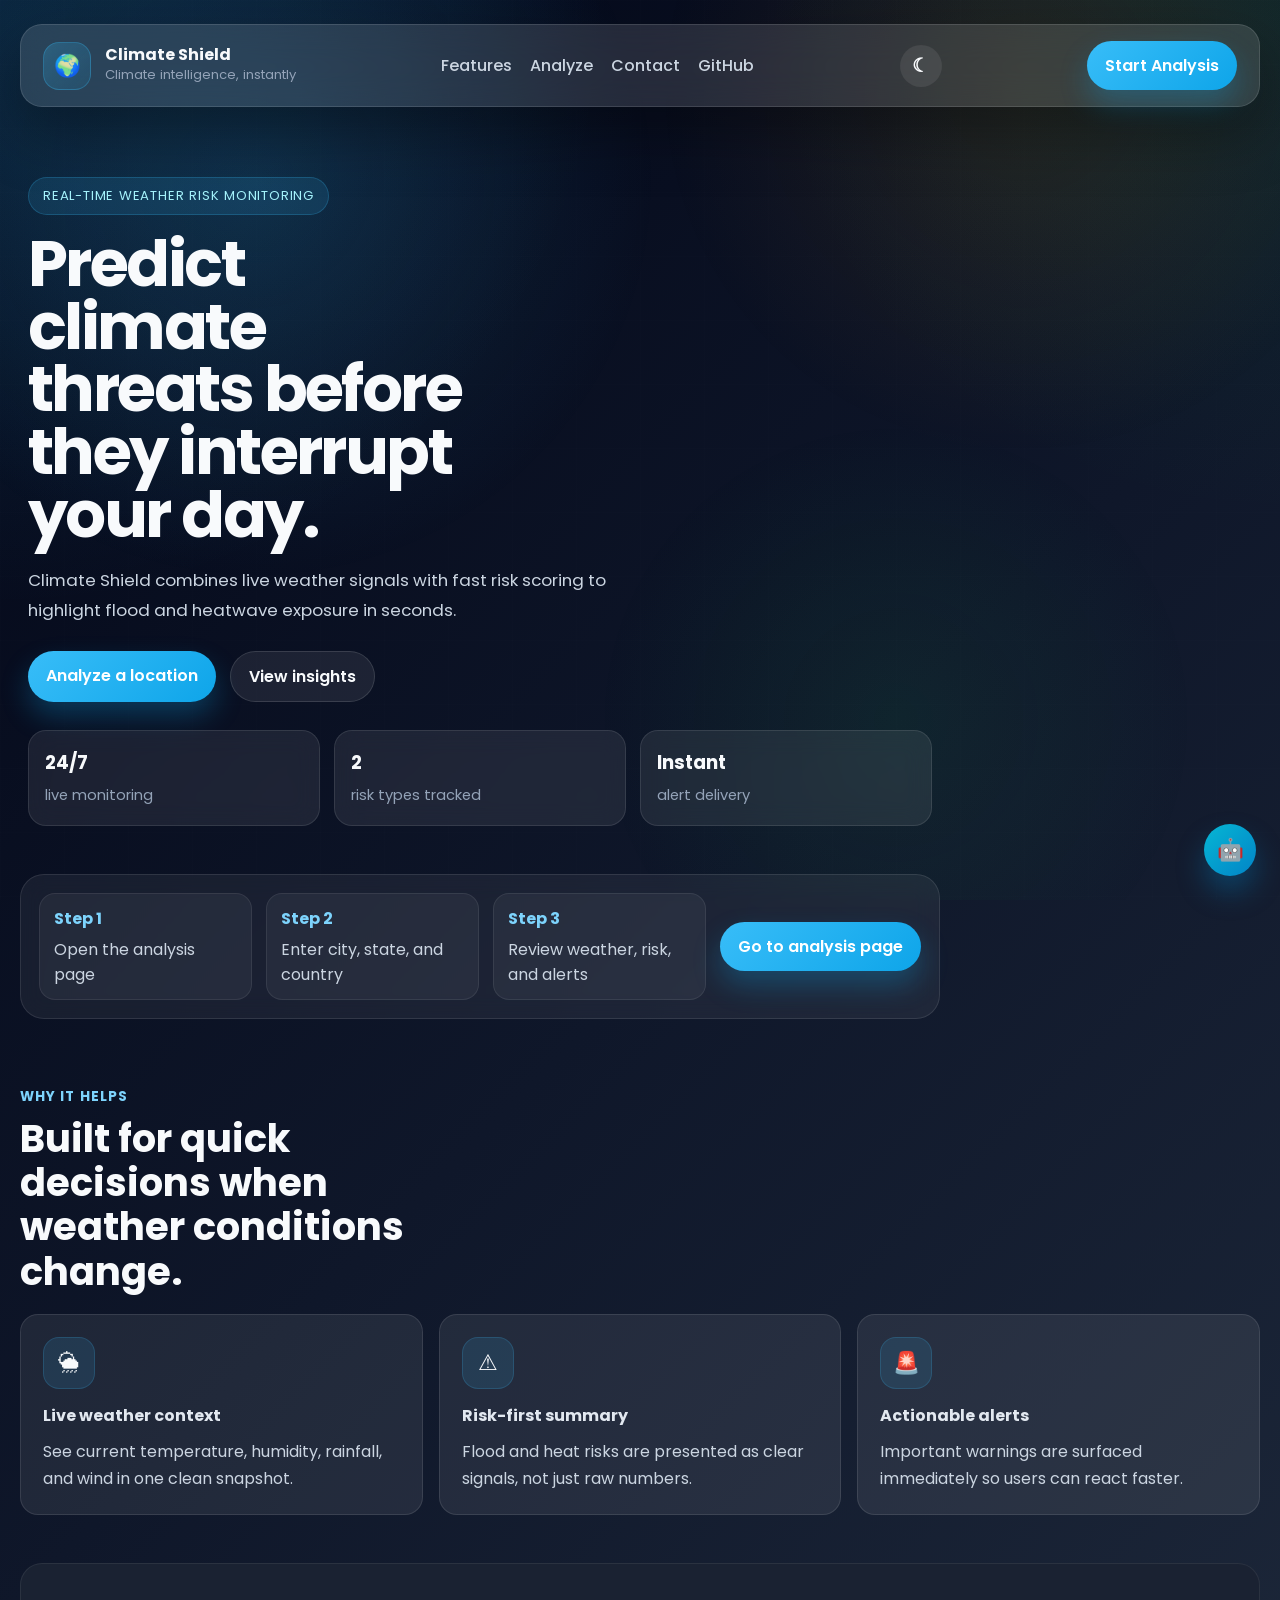
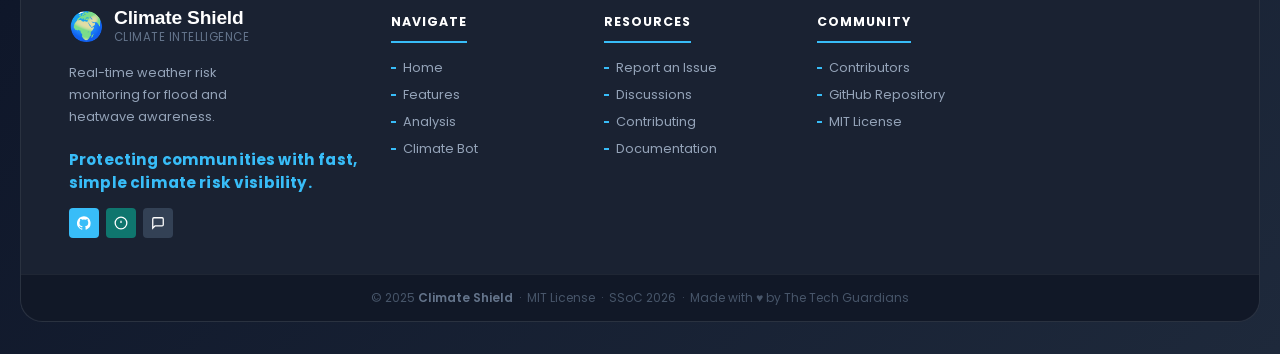
==== commit ee4ab7f2: "feat: enhance footer UI/UX with responsive layout and navigation (closes #79)" ====
--- a/Frontend/index.html
+++ b/Frontend/index.html
@@ -12,6 +12,8 @@
     <link rel="preconnect" href="https://fonts.googleapis.com" />
 
     <link rel="preconnect" href="https://fonts.gstatic.com" crossorigin />
+
+    <link rel="icon" type="image/png" href="favicon.png" />
 
     <link
       href="https://fonts.googleapis.com/css2?family=Poppins:wght@300;400;500;600;700&display=swap"
@@ -142,49 +144,132 @@
         </section>
       </main>
 
-      <footer id="contact" class="footer">
-        <div>
-          <strong>Climate Shield</strong>
-          <p>
-            Protecting communities with fast, simple climate risk visibility.
+      <footer id="contact" style="
+        display: block !important;
+        background: #1a2232 !important;
+        padding: 0 !important;
+        margin-top: 30px;
+        border-radius: 22px;
+        border: 1px solid rgba(255,255,255,0.07);
+      ">
+
+        <!-- main footer content -->
+        <div style="padding: 44px 48px 36px; display: grid; grid-template-columns: 1.6fr 1fr 1fr 1fr 1fr; gap: 32px; align-items: start;">
+
+          <!-- col 1: brand -->
+          <div>
+            <div style="display:flex; align-items:center; gap:10px; margin-bottom:16px;">
+              <span style="font-size:28px; line-height:1;">🌍</span>
+              <div>
+                <div style="font-size:1.2rem; font-weight:800; color:#ffffff; letter-spacing:-0.01em; line-height:1;">Climate Shield</div>
+                <div style="font-size:0.72rem; color:#64748b; letter-spacing:0.04em; margin-top:2px; text-transform:uppercase;">Climate Intelligence</div>
+              </div>
+            </div>
+            <p style="font-size:0.8rem; color:#94a3b8; line-height:1.7; margin-bottom:20px; max-width:200px;">
+              Real-time weather risk monitoring for flood and heatwave awareness.
+            </p>
+            <!-- phone-style contact -->
+            <div style="font-size:0.95rem; font-weight:700; color:#38bdf8; margin-bottom:14px; letter-spacing:0.01em;">
+              Protecting communities with fast, simple climate risk visibility.
+            </div>
+            <!-- social icons row -->
+            <div style="display:flex; gap:7px;">
+              <a href="https://github.com/thetechguardians/Climate-Shield" target="_blank" rel="noopener"
+                 style="width:30px;height:30px;border-radius:4px;background:#38bdf8;display:flex;align-items:center;justify-content:center;text-decoration:none;"
+                 onmouseover="this.style.background='#0ea5e9'" onmouseout="this.style.background='#38bdf8'">
+                <svg width="14" height="14" fill="white" viewBox="0 0 24 24"><path d="M12 .3a12 12 0 0 0-3.8 23.4c.6.1.8-.3.8-.6v-2c-3.3.7-4-1.6-4-1.6-.6-1.4-1.4-1.8-1.4-1.8-1-.7.1-.7.1-.7 1.2.1 1.8 1.2 1.8 1.2 1 1.8 2.8 1.3 3.5 1 .1-.8.4-1.3.7-1.6-2.7-.3-5.5-1.3-5.5-5.9 0-1.3.5-2.4 1.2-3.2 0-.4-.5-1.6.2-3.2 0 0 1-.3 3.3 1.2a11.5 11.5 0 0 1 6 0C17 4.7 18 5 18 5c.7 1.6.2 2.8.1 3.2.8.8 1.2 1.9 1.2 3.2 0 4.6-2.8 5.6-5.5 5.9.5.4.9 1.2.9 2.3v3.3c0 .3.2.7.8.6A12 12 0 0 0 12 .3"/></svg>
+              </a>
+              <a href="https://github.com/thetechguardians/Climate-Shield/issues" target="_blank" rel="noopener"
+                 style="width:30px;height:30px;border-radius:4px;background:#0f766e;display:flex;align-items:center;justify-content:center;text-decoration:none;"
+                 onmouseover="this.style.background='#0d9488'" onmouseout="this.style.background='#0f766e'">
+                <svg width="14" height="14" fill="none" stroke="white" stroke-width="2.2" viewBox="0 0 24 24"><circle cx="12" cy="12" r="10"/><line x1="12" y1="8" x2="12" y2="12"/><line x1="12" y1="16" x2="12.01" y2="16"/></svg>
+              </a>
+              <a href="https://github.com/thetechguardians/Climate-Shield/discussions" target="_blank" rel="noopener"
+                 style="width:30px;height:30px;border-radius:4px;background:#334155;display:flex;align-items:center;justify-content:center;text-decoration:none;"
+                 onmouseover="this.style.background='#475569'" onmouseout="this.style.background='#334155'">
+                <svg width="14" height="14" fill="none" stroke="white" stroke-width="2.2" viewBox="0 0 24 24"><path d="M21 15a2 2 0 0 1-2 2H7l-4 4V5a2 2 0 0 1 2-2h14a2 2 0 0 1 2 2z"/></svg>
+              </a>
+            </div>
+          </div>
+
+          <!-- col 2: navigate -->
+          <div>
+            <p style="font-size:0.78rem;font-weight:700;color:#ffffff;text-transform:uppercase;letter-spacing:0.08em;margin-bottom:16px;padding-bottom:10px;border-bottom:2px solid #38bdf8;display:inline-block;">Navigate</p>
+            <div style="display:flex;flex-direction:column;gap:9px;">
+              <a href="#home"                  style="font-size:0.8rem;color:#94a3b8;text-decoration:none;display:flex;align-items:center;gap:7px;transition:color 0.2s;" onmouseover="this.style.color='#38bdf8'" onmouseout="this.style.color='#94a3b8'"><span style="width:5px;height:1.5px;background:#38bdf8;display:inline-block;flex-shrink:0;"></span>Home</a>
+              <a href="#features"              style="font-size:0.8rem;color:#94a3b8;text-decoration:none;display:flex;align-items:center;gap:7px;" onmouseover="this.style.color='#38bdf8'" onmouseout="this.style.color='#94a3b8'"><span style="width:5px;height:1.5px;background:#38bdf8;display:inline-block;flex-shrink:0;"></span>Features</a>
+              <a href="Analysis/analysis.html" style="font-size:0.8rem;color:#94a3b8;text-decoration:none;display:flex;align-items:center;gap:7px;" onmouseover="this.style.color='#38bdf8'" onmouseout="this.style.color='#94a3b8'"><span style="width:5px;height:1.5px;background:#38bdf8;display:inline-block;flex-shrink:0;"></span>Analysis</a>
+              <a href="#chatbot-panel"         style="font-size:0.8rem;color:#94a3b8;text-decoration:none;display:flex;align-items:center;gap:7px;" onmouseover="this.style.color='#38bdf8'" onmouseout="this.style.color='#94a3b8'"><span style="width:5px;height:1.5px;background:#38bdf8;display:inline-block;flex-shrink:0;"></span>Climate Bot</a>
+            </div>
+          </div>
+
+          <!-- col 3: resources -->
+          <div>
+            <p style="font-size:0.78rem;font-weight:700;color:#ffffff;text-transform:uppercase;letter-spacing:0.08em;margin-bottom:16px;padding-bottom:10px;border-bottom:2px solid #38bdf8;display:inline-block;">Resources</p>
+            <div style="display:flex;flex-direction:column;gap:9px;">
+
+              <a href="https://github.com/thetechguardians/Climate-Shield/issues" target="_blank" rel="noopener"
+                 style="font-size:0.8rem;color:#94a3b8;text-decoration:none;display:flex;align-items:center;gap:7px;" onmouseover="this.style.color='#38bdf8'" onmouseout="this.style.color='#94a3b8'"><span style="width:5px;height:1.5px;background:#38bdf8;display:inline-block;flex-shrink:0;"></span>Report an Issue</a>
+              <a href="https://github.com/thetechguardians/Climate-Shield/discussions" target="_blank" rel="noopener"
+                 style="font-size:0.8rem;color:#94a3b8;text-decoration:none;display:flex;align-items:center;gap:7px;" onmouseover="this.style.color='#38bdf8'" onmouseout="this.style.color='#94a3b8'"><span style="width:5px;height:1.5px;background:#38bdf8;display:inline-block;flex-shrink:0;"></span>Discussions</a>
+              <a href="https://github.com/thetechguardians/Climate-Shield/blob/main/CONTRIBUTING.md" target="_blank" rel="noopener"
+                 style="font-size:0.8rem;color:#94a3b8;text-decoration:none;display:flex;align-items:center;gap:7px;" onmouseover="this.style.color='#38bdf8'" onmouseout="this.style.color='#94a3b8'"><span style="width:5px;height:1.5px;background:#38bdf8;display:inline-block;flex-shrink:0;"></span>Contributing</a>
+              <a href="https://github.com/thetechguardians/Climate-Shield/blob/main/README.md" target="_blank" rel="noopener"
+                 style="font-size:0.8rem;color:#94a3b8;text-decoration:none;display:flex;align-items:center;gap:7px;" onmouseover="this.style.color='#38bdf8'" onmouseout="this.style.color='#94a3b8'"><span style="width:5px;height:1.5px;background:#38bdf8;display:inline-block;flex-shrink:0;"></span>Documentation</a>
+            </div>
+          </div>
+
+          
+
+          <!-- col 4: Community -->
+          <div>
+            <p style="font-size:0.78rem;font-weight:700;color:#ffffff;text-transform:uppercase;letter-spacing:0.08em;margin-bottom:16px;padding-bottom:10px;border-bottom:2px solid #38bdf8;display:inline-block;">Community</p>
+            <div style="display:flex;flex-direction:column;gap:9px;">
+             
+              <a href="https://github.com/thetechguardians/Climate-Shield/graphs/contributors" style="font-size:0.8rem;color:#94a3b8;text-decoration:none;display:flex;align-items:center;gap:7px;" onmouseover="this.style.color='#38bdf8'" onmouseout="this.style.color='#94a3b8'"><span style="width:5px;height:1.5px;background:#38bdf8;display:inline-block;flex-shrink:0;"></span>Contributors</a>
+                            <a href="https://github.com/thetechguardians/Climate-Shield" target="_blank" rel="noopener"
+                 style="font-size:0.8rem;color:#94a3b8;text-decoration:none;display:flex;align-items:center;gap:7px;" onmouseover="this.style.color='#38bdf8'" onmouseout="this.style.color='#94a3b8'"><span style="width:5px;height:1.5px;background:#38bdf8;display:inline-block;flex-shrink:0;"></span>GitHub Repository</a>
+              <a href="https://github.com/thetechguardians/Climate-Shield/blob/main/LICENSE" target="_blank" rel="noopener"
+                 style="font-size:0.8rem;color:#94a3b8;text-decoration:none;display:flex;align-items:center;gap:7px;" onmouseover="this.style.color='#38bdf8'" onmouseout="this.style.color='#94a3b8'"><span style="width:5px;height:1.5px;background:#38bdf8;display:inline-block;flex-shrink:0;"></span>MIT License</a>
+            </div>
+          </div>
+
+        </div><!-- /main grid -->
+
+        <!-- copyright bar — darker strip like IQMS -->
+        <div style="background:#111827; border-top:1px solid rgba(255,255,255,0.06); padding:14px 48px; display:flex; align-items:center; justify-content:center; border-radius:0 0 22px 22px;">
+          <p style="font-size:0.75rem; color:#475569; margin:0; text-align:center;">
+            &copy; 2025 <strong style="color:#64748b; font-weight:600;">Climate Shield</strong>
+            &nbsp;&middot;&nbsp; MIT License
+            &nbsp;&middot;&nbsp; SSoC 2026
+            &nbsp;&middot;&nbsp; Made with &#9829; by The Tech Guardians
           </p>
         </div>
 
-        <div class="footer-links">
-          <a href="#home">Home</a>
-          <a href="#features">Features</a>
-          <a href="Analysis/analysis.html">Analysis</a>
-        </div>
-        <div class="contact-section">
-          <strong>Contact & Support</strong>
-
-          <div class="contact-links">
-            <a
-              href="https://github.com/thetechguardians/Climate-Shield"
-              target="_blank"
-            >
-              GitHub Repository
-            </a>
-
-            <a
-              href="https://github.com/thetechguardians/Climate-Shield/issues"
-              target="_blank"
-            >
-              Report an Issue
-            </a>
-
-            <a
-              href="https://github.com/thetechguardians/Climate-Shield/discussions"
-              target="_blank"
-            >
-              GitHub Discussions
-            </a>
-          </div>
-        </div>
-
-        <p class="footer-note">
-          Designed for rapid weather risk screening and emergency awareness.
-        </p>
+        <!-- responsive styles -->
+        <style>
+          @media (max-width: 1024px) {
+            #contact > div:first-of-type {
+              grid-template-columns: 1fr 1fr 1fr !important;
+            }
+          }
+          @media (max-width: 700px) {
+            #contact > div:first-of-type {
+              grid-template-columns: 1fr 1fr !important;
+              padding: 32px 24px 28px !important;
+            }
+            #contact > div:last-of-type {
+              padding-left: 24px !important;
+              padding-right: 24px !important;
+            }
+          }
+          @media (max-width: 480px) {
+            #contact > div:first-of-type {
+              grid-template-columns: 1fr !important;
+            }
+          }
+        </style>
+
       </footer>
 
       <button
--- a/Frontend/style.css
+++ b/Frontend/style.css
@@ -980,4 +980,220 @@
     margin-top: 4px;
     font-size: 0.75rem;
     opacity: 0.7;
+}
+.footer-v2 {
+  /* override the old 2-col grid with a block layout */
+  display: block;
+  padding: 0;
+  position: relative;
+  overflow: hidden;
+  border-radius: 22px;
+}
+
+/* ambient glow blobs */
+.fv2-glow {
+  position: absolute;
+  border-radius: 50%;
+  pointer-events: none;
+  z-index: 0;
+}
+.fv2-glow--tl {
+  top: -70px; left: -70px;
+  width: 240px; height: 240px;
+  background: radial-gradient(circle, rgba(56,189,248,0.09) 0%, transparent 70%);
+}
+.fv2-glow--br {
+  bottom: -50px; right: -50px;
+  width: 190px; height: 190px;
+  background: radial-gradient(circle, rgba(34,197,94,0.07) 0%, transparent 70%);
+}
+
+.fv2-inner {
+  position: relative;
+  z-index: 1;
+  padding: 44px 32px 24px;
+}
+
+/* 4-col grid */
+.fv2-grid {
+  display: grid;
+  grid-template-columns: 1.8fr 1fr 1fr 1fr;
+  gap: 36px;
+  margin-bottom: 36px;
+}
+
+@media (max-width: 900px) {
+  .fv2-grid { grid-template-columns: 1fr 1fr; gap: 28px; }
+}
+@media (max-width: 560px) {
+  .fv2-inner { padding: 32px 20px 20px; }
+  .fv2-grid  { grid-template-columns: 1fr; gap: 24px; }
+  .fv2-bottom { flex-direction: column; align-items: flex-start; gap: 6px; }
+}
+
+/* brand column */
+.fv2-logo-row {
+  display: flex;
+  align-items: center;
+  gap: 10px;
+  margin-bottom: 12px;
+}
+.fv2-logo-icon {
+  width: 34px; height: 34px;
+  background: linear-gradient(135deg, var(--accent), var(--success));
+  border-radius: 8px;
+  display: flex; align-items: center; justify-content: center;
+  font-size: 17px;
+  flex-shrink: 0;
+}
+.fv2-logo-text {
+  font-size: 1.05rem;
+  font-weight: 700;
+  color: var(--text);
+  letter-spacing: -0.02em;
+}
+.fv2-tagline {
+  font-size: 0.82rem;
+  color: var(--muted-2);
+  line-height: 1.65;
+  margin-bottom: 18px;
+  max-width: 230px;
+}
+
+/* social icon buttons */
+.fv2-socials {
+  display: flex;
+  gap: 8px;
+  margin-bottom: 14px;
+}
+.fv2-social-btn {
+  width: 32px; height: 32px;
+  border-radius: 8px;
+  border: 1px solid rgba(148,163,184,0.2);
+  background: rgba(255,255,255,0.05);
+  display: flex; align-items: center; justify-content: center;
+  color: var(--muted-2);
+  text-decoration: none;
+  transition: background 0.2s, border-color 0.2s, color 0.2s;
+}
+.fv2-social-btn:hover {
+  background: rgba(56,189,248,0.12);
+  border-color: rgba(56,189,248,0.4);
+  color: var(--accent);
+}
+
+/* tech pills */
+.fv2-pills {
+  display: flex;
+  gap: 5px;
+  flex-wrap: wrap;
+}
+.fv2-pill {
+  font-size: 10.5px;
+  color: var(--muted-2);
+  background: rgba(255,255,255,0.05);
+  border: 1px solid rgba(148,163,184,0.13);
+  border-radius: 4px;
+  padding: 2px 6px;
+}
+
+/* nav columns */
+.fv2-col-heading {
+  font-size: 10.5px;
+  font-weight: 600;
+  letter-spacing: 0.1em;
+  text-transform: uppercase;
+  color: var(--muted-2);
+  margin-bottom: 14px;
+}
+.fv2-col-links {
+  list-style: none;
+  padding: 0; margin: 0;
+}
+.fv2-col-links--mt { margin-top: 12px; }
+.fv2-col-links li { margin-bottom: 9px; }
+.fv2-col-links a {
+  font-size: 0.83rem;
+  color: var(--muted);
+  text-decoration: none;
+  display: flex;
+  align-items: center;
+  gap: 8px;
+  transition: color 0.2s;
+}
+.fv2-col-links a:hover { color: var(--accent); }
+.fv2-dot {
+  width: 5px; height: 5px;
+  border-radius: 50%;
+  background: rgba(148,163,184,0.3);
+  flex-shrink: 0;
+  transition: background 0.2s;
+}
+.fv2-col-links a:hover .fv2-dot { background: var(--accent); }
+
+/* status badge */
+.fv2-status {
+  display: inline-flex;
+  align-items: center;
+  gap: 7px;
+  background: rgba(34,197,94,0.1);
+  border: 1px solid rgba(34,197,94,0.25);
+  border-radius: 999px;
+  padding: 4px 11px;
+  font-size: 11.5px;
+  color: #86efac;
+}
+.fv2-status-dot {
+  width: 7px; height: 7px;
+  background: var(--success);
+  border-radius: 50%;
+  flex-shrink: 0;
+  animation: fv2-pulse 2s infinite;
+}
+@keyframes fv2-pulse {
+  0%,100% { opacity: 1; }
+  50%      { opacity: 0.35; }
+}
+
+/* bottom bar */
+.fv2-rule {
+  border: none;
+  border-top: 1px solid rgba(148,163,184,0.12);
+  margin: 0 0 18px;
+}
+.fv2-bottom {
+  display: flex;
+  align-items: center;
+  justify-content: space-between;
+  flex-wrap: wrap;
+  gap: 8px;
+}
+.fv2-copy {
+  font-size: 12px;
+  color: var(--muted-2);
+  margin: 0;
+}
+.fv2-copy strong { color: var(--muted); font-weight: 600; }
+.fv2-credit {
+  font-size: 11.5px;
+  color: var(--muted-2);
+  display: flex;
+  align-items: center;
+  gap: 4px;
+  margin: 0;
+}
+.fv2-heart { color: #f87171; }
+
+/* light-mode adjustments */
+body.light-mode .fv2-social-btn {
+  border-color: rgba(0,0,0,0.1);
+  background: rgba(0,0,0,0.03);
+  color: var(--muted-2);
+}
+body.light-mode .fv2-pill {
+  background: rgba(0,0,0,0.04);
+  border-color: rgba(0,0,0,0.1);
+}
+body.light-mode .fv2-dot {
+  background: rgba(0,0,0,0.15);
 }
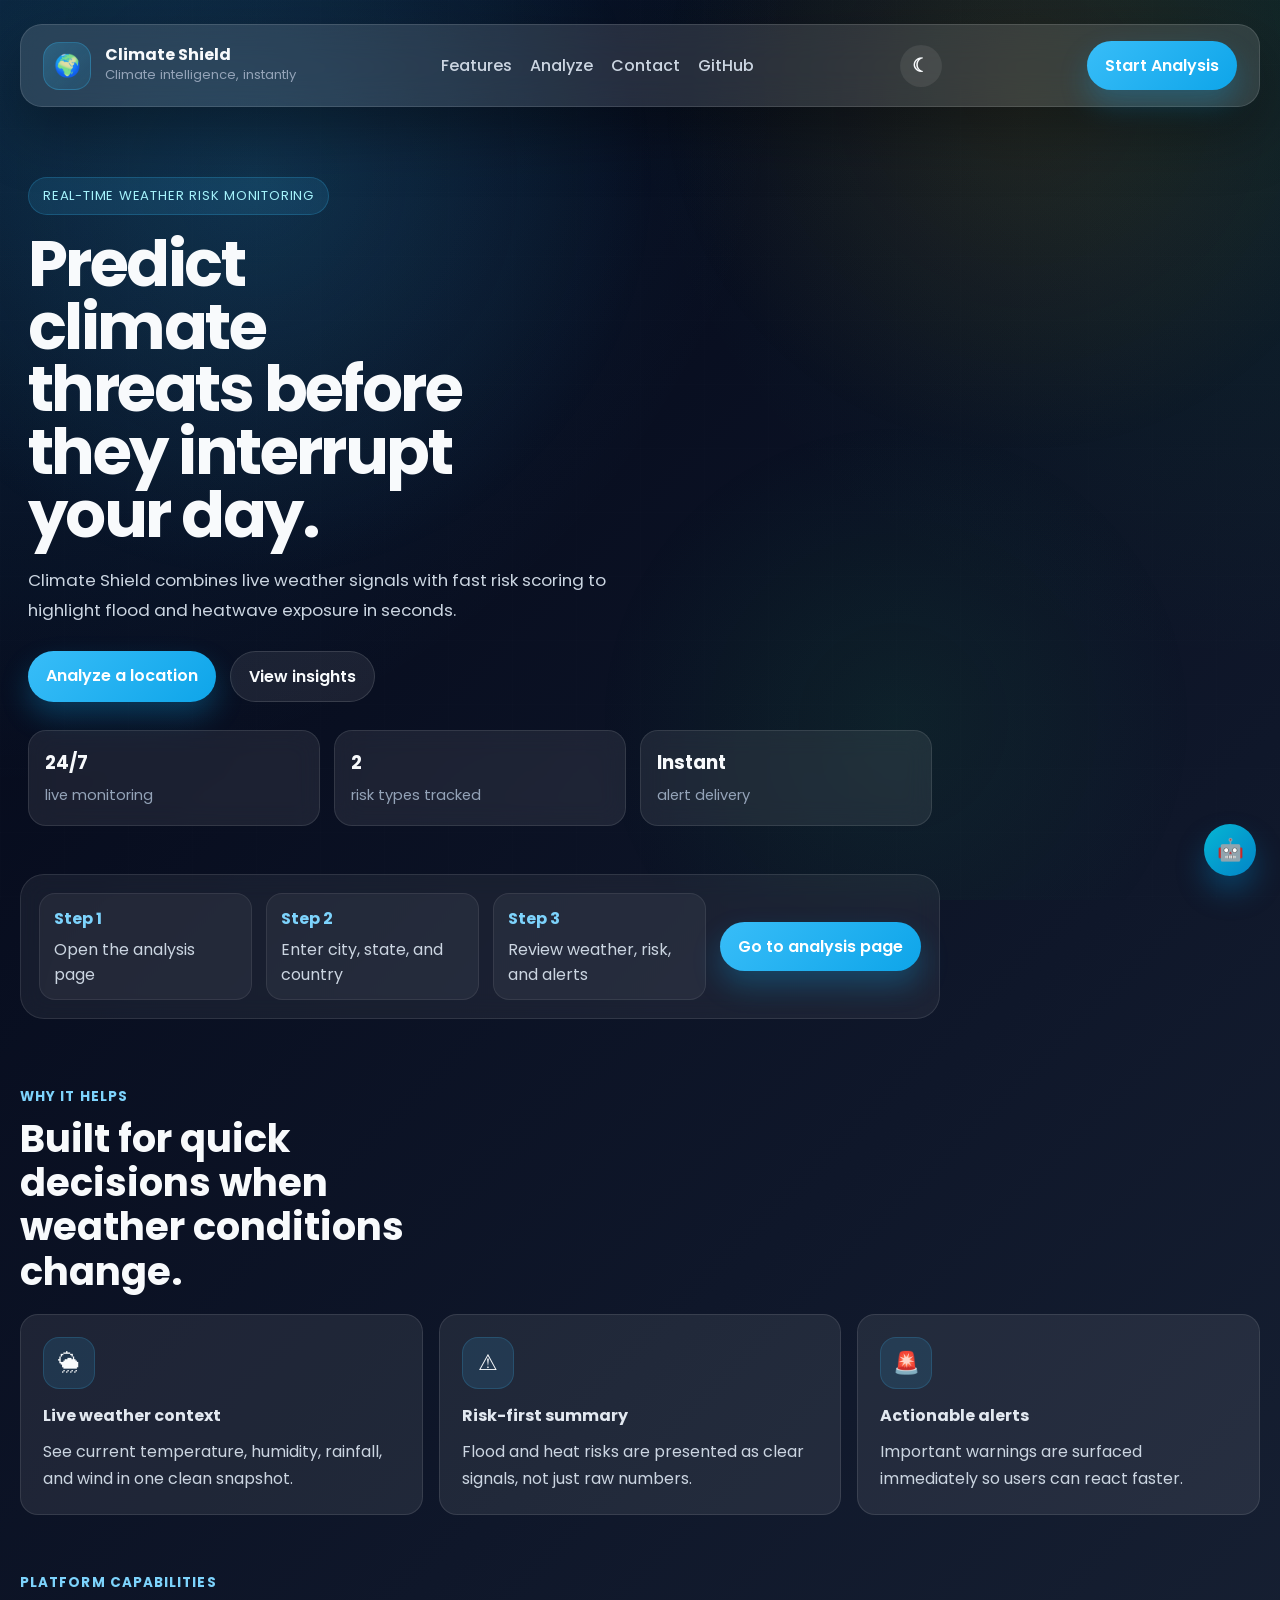
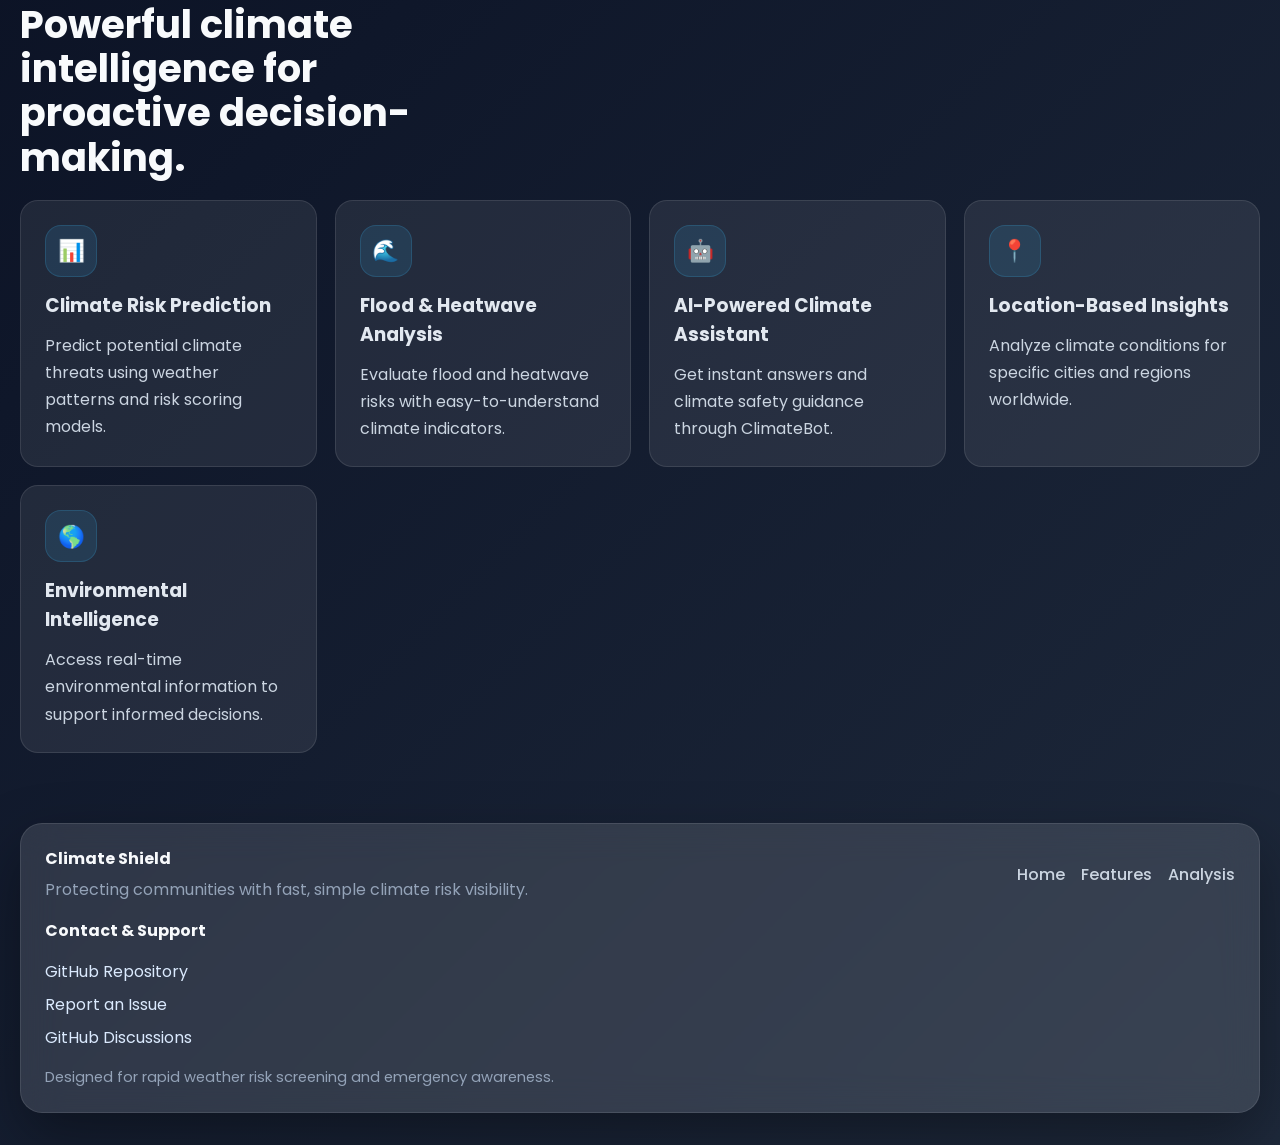
==== commit af5fa5c9: "Polish recent searches UI and fix theme compatibility" ====
--- a/Frontend/index.html
+++ b/Frontend/index.html
@@ -1,334 +1,264 @@
 <!doctype html>
 <html lang="en">
-  <head>
-    <meta charset="UTF-8" />
-
-    <meta name="viewport" content="width=device-width, initial-scale=1.0" />
-
-    <title>Climate Shield | Home</title>
-
-    <link rel="stylesheet" href="style.css" />
-
-    <link rel="preconnect" href="https://fonts.googleapis.com" />
-
-    <link rel="preconnect" href="https://fonts.gstatic.com" crossorigin />
-
-    <link rel="icon" type="image/png" href="favicon.png" />
-
-    <link
-      href="https://fonts.googleapis.com/css2?family=Poppins:wght@300;400;500;600;700&display=swap"
-      rel="stylesheet"
-    />
-  </head>
-
-  <body>
-    <div class="background-overlay"></div>
-
-    <div class="page-shell">
-      <nav class="navbar">
-        <a class="brand" href="#home">
-          <span class="brand-mark">🌍</span>
-          <span>
-            <strong>Climate Shield</strong>
-            <small>Climate intelligence, instantly</small>
-          </span>
-        </a>
-
-        <div class="nav-links">
-          <a href="#features">Features</a>
-          <a href="Analysis/analysis.html">Analyze</a>
-          <a href="#contact">Contact</a>
-          <a
-            href="https://github.com/thetechguardians/Climate-Shield"
-            target="_blank"
-            >GitHub</a
-          >
-        </div>
-       <button id="theme-toggle" class="theme-toggle">☾</button>
-        <a class="nav-cta" href="Analysis/analysis.html">Start Analysis</a>
-      </nav>
-
-      <main id="home" class="container">
-        <section class="hero">
-          <div class="hero-copy">
-            <span class="eyebrow">Real-time weather risk monitoring</span>
-
-            <h1>Predict climate threats before they interrupt your day.</h1>
-
-            <p>
-              Climate Shield combines live weather signals with fast risk
-              scoring to highlight flood and heatwave exposure in seconds.
-            </p>
-
-            <div class="hero-actions">
-              <a class="primary-action" href="Analysis/analysis.html"
-                >Analyze a location</a
-              >
-              <a class="secondary-action" href="#features">View insights</a>
+
+<head>
+  <meta charset="UTF-8" />
+
+  <meta name="viewport" content="width=device-width, initial-scale=1.0" />
+
+  <title>Climate Shield | Home</title>
+
+  <link rel="stylesheet" href="style.css" />
+
+  <link rel="preconnect" href="https://fonts.googleapis.com" />
+
+  <link rel="preconnect" href="https://fonts.gstatic.com" crossorigin />
+
+  <link rel="icon" type="image/png" href="favicon.png" />
+
+  <link href="https://fonts.googleapis.com/css2?family=Poppins:wght@300;400;500;600;700&display=swap"
+    rel="stylesheet" />
+</head>
+
+<body>
+  <div class="background-overlay"></div>
+
+  <div class="page-shell">
+    <nav class="navbar">
+      <a class="brand" href="#home">
+        <span class="brand-mark">🌍</span>
+        <span>
+          <strong>Climate Shield</strong>
+          <small>Climate intelligence, instantly</small>
+        </span>
+      </a>
+
+      <div class="nav-links">
+        <a href="#features">Features</a>
+        <a href="Analysis/analysis.html">Analyze</a>
+        <a href="#contact">Contact</a>
+        <a href="https://github.com/thetechguardians/Climate-Shield" target="_blank">GitHub</a>
+      </div>
+      <button id="theme-toggle" class="theme-toggle">☾</button>
+      <a class="nav-cta" href="Analysis/analysis.html">Start Analysis</a>
+    </nav>
+
+    <main id="home" class="container">
+      <section class="hero">
+        <div class="hero-copy">
+          <span class="eyebrow">Real-time weather risk monitoring</span>
+
+          <h1>Predict climate threats before they interrupt your day.</h1>
+
+          <p>
+            Climate Shield combines live weather signals with fast risk
+            scoring to highlight flood and heatwave exposure in seconds.
+          </p>
+
+          <div class="hero-actions">
+            <a class="primary-action" href="Analysis/analysis.html">Analyze a location</a>
+            <a class="secondary-action" href="#features">View insights</a>
+          </div>
+
+          <div class="hero-stats">
+            <div>
+              <strong>24/7</strong>
+              <span>live monitoring</span>
             </div>
-
-            <div class="hero-stats">
-              <div>
-                <strong>24/7</strong>
-                <span>live monitoring</span>
-              </div>
-              <div>
-                <strong>2</strong>
-                <span>risk types tracked</span>
-              </div>
-              <div>
-                <strong>Instant</strong>
-                <span>alert delivery</span>
-              </div>
+            <div>
+              <strong>2</strong>
+              <span>risk types tracked</span>
             </div>
-          </div>
-
-          <div class="hero-strip">
-            <div class="hero-strip-item">
-              <strong>Step 1</strong>
-              <span>Open the analysis page</span>
+            <div>
+              <strong>Instant</strong>
+              <span>alert delivery</span>
             </div>
-
-            <div class="hero-strip-item">
-              <strong>Step 2</strong>
-              <span>Enter city, state, and country</span>
-            </div>
-
-            <div class="hero-strip-item">
-              <strong>Step 3</strong>
-              <span>Review weather, risk, and alerts</span>
-            </div>
-
-            <a
-              class="primary-action full-width-action"
-              href="Analysis/analysis.html"
-              >Go to analysis page</a
-            >
-          </div>
-        </section>
-
-        <section id="features" class="feature-section">
-          <div class="section-heading">
-            <span>Why it helps</span>
-            <h2>Built for quick decisions when weather conditions change.</h2>
-          </div>
-
-          <div class="feature-grid">
-            <article class="feature-card">
-              <div class="feature-icon">🌦</div>
-              <h3>Live weather context</h3>
-              <p>
-                See current temperature, humidity, rainfall, and wind in one
-                clean snapshot.
-              </p>
-            </article>
-
-            <article class="feature-card">
-              <div class="feature-icon">⚠</div>
-              <h3>Risk-first summary</h3>
-              <p>
-                Flood and heat risks are presented as clear signals, not just
-                raw numbers.
-              </p>
-            </article>
-
-            <article class="feature-card">
-              <div class="feature-icon">🚨</div>
-              <h3>Actionable alerts</h3>
-              <p>
-                Important warnings are surfaced immediately so users can react
-                faster.
-              </p>
-            </article>
-          </div>
-        </section>
-      </main>
-
-      <footer id="contact" style="
-        display: block !important;
-        background: #1a2232 !important;
-        padding: 0 !important;
-        margin-top: 30px;
-        border-radius: 22px;
-        border: 1px solid rgba(255,255,255,0.07);
-      ">
-
-        <!-- main footer content -->
-        <div style="padding: 44px 48px 36px; display: grid; grid-template-columns: 1.6fr 1fr 1fr 1fr 1fr; gap: 32px; align-items: start;">
-
-          <!-- col 1: brand -->
-          <div>
-            <div style="display:flex; align-items:center; gap:10px; margin-bottom:16px;">
-              <span style="font-size:28px; line-height:1;">🌍</span>
-              <div>
-                <div style="font-size:1.2rem; font-weight:800; color:#ffffff; letter-spacing:-0.01em; line-height:1;">Climate Shield</div>
-                <div style="font-size:0.72rem; color:#64748b; letter-spacing:0.04em; margin-top:2px; text-transform:uppercase;">Climate Intelligence</div>
-              </div>
-            </div>
-            <p style="font-size:0.8rem; color:#94a3b8; line-height:1.7; margin-bottom:20px; max-width:200px;">
-              Real-time weather risk monitoring for flood and heatwave awareness.
-            </p>
-            <!-- phone-style contact -->
-            <div style="font-size:0.95rem; font-weight:700; color:#38bdf8; margin-bottom:14px; letter-spacing:0.01em;">
-              Protecting communities with fast, simple climate risk visibility.
-            </div>
-            <!-- social icons row -->
-            <div style="display:flex; gap:7px;">
-              <a href="https://github.com/thetechguardians/Climate-Shield" target="_blank" rel="noopener"
-                 style="width:30px;height:30px;border-radius:4px;background:#38bdf8;display:flex;align-items:center;justify-content:center;text-decoration:none;"
-                 onmouseover="this.style.background='#0ea5e9'" onmouseout="this.style.background='#38bdf8'">
-                <svg width="14" height="14" fill="white" viewBox="0 0 24 24"><path d="M12 .3a12 12 0 0 0-3.8 23.4c.6.1.8-.3.8-.6v-2c-3.3.7-4-1.6-4-1.6-.6-1.4-1.4-1.8-1.4-1.8-1-.7.1-.7.1-.7 1.2.1 1.8 1.2 1.8 1.2 1 1.8 2.8 1.3 3.5 1 .1-.8.4-1.3.7-1.6-2.7-.3-5.5-1.3-5.5-5.9 0-1.3.5-2.4 1.2-3.2 0-.4-.5-1.6.2-3.2 0 0 1-.3 3.3 1.2a11.5 11.5 0 0 1 6 0C17 4.7 18 5 18 5c.7 1.6.2 2.8.1 3.2.8.8 1.2 1.9 1.2 3.2 0 4.6-2.8 5.6-5.5 5.9.5.4.9 1.2.9 2.3v3.3c0 .3.2.7.8.6A12 12 0 0 0 12 .3"/></svg>
-              </a>
-              <a href="https://github.com/thetechguardians/Climate-Shield/issues" target="_blank" rel="noopener"
-                 style="width:30px;height:30px;border-radius:4px;background:#0f766e;display:flex;align-items:center;justify-content:center;text-decoration:none;"
-                 onmouseover="this.style.background='#0d9488'" onmouseout="this.style.background='#0f766e'">
-                <svg width="14" height="14" fill="none" stroke="white" stroke-width="2.2" viewBox="0 0 24 24"><circle cx="12" cy="12" r="10"/><line x1="12" y1="8" x2="12" y2="12"/><line x1="12" y1="16" x2="12.01" y2="16"/></svg>
-              </a>
-              <a href="https://github.com/thetechguardians/Climate-Shield/discussions" target="_blank" rel="noopener"
-                 style="width:30px;height:30px;border-radius:4px;background:#334155;display:flex;align-items:center;justify-content:center;text-decoration:none;"
-                 onmouseover="this.style.background='#475569'" onmouseout="this.style.background='#334155'">
-                <svg width="14" height="14" fill="none" stroke="white" stroke-width="2.2" viewBox="0 0 24 24"><path d="M21 15a2 2 0 0 1-2 2H7l-4 4V5a2 2 0 0 1 2-2h14a2 2 0 0 1 2 2z"/></svg>
-              </a>
-            </div>
-          </div>
-
-          <!-- col 2: navigate -->
-          <div>
-            <p style="font-size:0.78rem;font-weight:700;color:#ffffff;text-transform:uppercase;letter-spacing:0.08em;margin-bottom:16px;padding-bottom:10px;border-bottom:2px solid #38bdf8;display:inline-block;">Navigate</p>
-            <div style="display:flex;flex-direction:column;gap:9px;">
-              <a href="#home"                  style="font-size:0.8rem;color:#94a3b8;text-decoration:none;display:flex;align-items:center;gap:7px;transition:color 0.2s;" onmouseover="this.style.color='#38bdf8'" onmouseout="this.style.color='#94a3b8'"><span style="width:5px;height:1.5px;background:#38bdf8;display:inline-block;flex-shrink:0;"></span>Home</a>
-              <a href="#features"              style="font-size:0.8rem;color:#94a3b8;text-decoration:none;display:flex;align-items:center;gap:7px;" onmouseover="this.style.color='#38bdf8'" onmouseout="this.style.color='#94a3b8'"><span style="width:5px;height:1.5px;background:#38bdf8;display:inline-block;flex-shrink:0;"></span>Features</a>
-              <a href="Analysis/analysis.html" style="font-size:0.8rem;color:#94a3b8;text-decoration:none;display:flex;align-items:center;gap:7px;" onmouseover="this.style.color='#38bdf8'" onmouseout="this.style.color='#94a3b8'"><span style="width:5px;height:1.5px;background:#38bdf8;display:inline-block;flex-shrink:0;"></span>Analysis</a>
-              <a href="#chatbot-panel"         style="font-size:0.8rem;color:#94a3b8;text-decoration:none;display:flex;align-items:center;gap:7px;" onmouseover="this.style.color='#38bdf8'" onmouseout="this.style.color='#94a3b8'"><span style="width:5px;height:1.5px;background:#38bdf8;display:inline-block;flex-shrink:0;"></span>Climate Bot</a>
-            </div>
-          </div>
-
-          <!-- col 3: resources -->
-          <div>
-            <p style="font-size:0.78rem;font-weight:700;color:#ffffff;text-transform:uppercase;letter-spacing:0.08em;margin-bottom:16px;padding-bottom:10px;border-bottom:2px solid #38bdf8;display:inline-block;">Resources</p>
-            <div style="display:flex;flex-direction:column;gap:9px;">
-
-              <a href="https://github.com/thetechguardians/Climate-Shield/issues" target="_blank" rel="noopener"
-                 style="font-size:0.8rem;color:#94a3b8;text-decoration:none;display:flex;align-items:center;gap:7px;" onmouseover="this.style.color='#38bdf8'" onmouseout="this.style.color='#94a3b8'"><span style="width:5px;height:1.5px;background:#38bdf8;display:inline-block;flex-shrink:0;"></span>Report an Issue</a>
-              <a href="https://github.com/thetechguardians/Climate-Shield/discussions" target="_blank" rel="noopener"
-                 style="font-size:0.8rem;color:#94a3b8;text-decoration:none;display:flex;align-items:center;gap:7px;" onmouseover="this.style.color='#38bdf8'" onmouseout="this.style.color='#94a3b8'"><span style="width:5px;height:1.5px;background:#38bdf8;display:inline-block;flex-shrink:0;"></span>Discussions</a>
-              <a href="https://github.com/thetechguardians/Climate-Shield/blob/main/CONTRIBUTING.md" target="_blank" rel="noopener"
-                 style="font-size:0.8rem;color:#94a3b8;text-decoration:none;display:flex;align-items:center;gap:7px;" onmouseover="this.style.color='#38bdf8'" onmouseout="this.style.color='#94a3b8'"><span style="width:5px;height:1.5px;background:#38bdf8;display:inline-block;flex-shrink:0;"></span>Contributing</a>
-              <a href="https://github.com/thetechguardians/Climate-Shield/blob/main/README.md" target="_blank" rel="noopener"
-                 style="font-size:0.8rem;color:#94a3b8;text-decoration:none;display:flex;align-items:center;gap:7px;" onmouseover="this.style.color='#38bdf8'" onmouseout="this.style.color='#94a3b8'"><span style="width:5px;height:1.5px;background:#38bdf8;display:inline-block;flex-shrink:0;"></span>Documentation</a>
-            </div>
-          </div>
-
-          
-
-          <!-- col 4: Community -->
-          <div>
-            <p style="font-size:0.78rem;font-weight:700;color:#ffffff;text-transform:uppercase;letter-spacing:0.08em;margin-bottom:16px;padding-bottom:10px;border-bottom:2px solid #38bdf8;display:inline-block;">Community</p>
-            <div style="display:flex;flex-direction:column;gap:9px;">
-             
-              <a href="https://github.com/thetechguardians/Climate-Shield/graphs/contributors" style="font-size:0.8rem;color:#94a3b8;text-decoration:none;display:flex;align-items:center;gap:7px;" onmouseover="this.style.color='#38bdf8'" onmouseout="this.style.color='#94a3b8'"><span style="width:5px;height:1.5px;background:#38bdf8;display:inline-block;flex-shrink:0;"></span>Contributors</a>
-                            <a href="https://github.com/thetechguardians/Climate-Shield" target="_blank" rel="noopener"
-                 style="font-size:0.8rem;color:#94a3b8;text-decoration:none;display:flex;align-items:center;gap:7px;" onmouseover="this.style.color='#38bdf8'" onmouseout="this.style.color='#94a3b8'"><span style="width:5px;height:1.5px;background:#38bdf8;display:inline-block;flex-shrink:0;"></span>GitHub Repository</a>
-              <a href="https://github.com/thetechguardians/Climate-Shield/blob/main/LICENSE" target="_blank" rel="noopener"
-                 style="font-size:0.8rem;color:#94a3b8;text-decoration:none;display:flex;align-items:center;gap:7px;" onmouseover="this.style.color='#38bdf8'" onmouseout="this.style.color='#94a3b8'"><span style="width:5px;height:1.5px;background:#38bdf8;display:inline-block;flex-shrink:0;"></span>MIT License</a>
-            </div>
-          </div>
-
-        </div><!-- /main grid -->
-
-        <!-- copyright bar — darker strip like IQMS -->
-        <div style="background:#111827; border-top:1px solid rgba(255,255,255,0.06); padding:14px 48px; display:flex; align-items:center; justify-content:center; border-radius:0 0 22px 22px;">
-          <p style="font-size:0.75rem; color:#475569; margin:0; text-align:center;">
-            &copy; 2025 <strong style="color:#64748b; font-weight:600;">Climate Shield</strong>
-            &nbsp;&middot;&nbsp; MIT License
-            &nbsp;&middot;&nbsp; SSoC 2026
-            &nbsp;&middot;&nbsp; Made with &#9829; by The Tech Guardians
-          </p>
-        </div>
-
-        <!-- responsive styles -->
-        <style>
-          @media (max-width: 1024px) {
-            #contact > div:first-of-type {
-              grid-template-columns: 1fr 1fr 1fr !important;
-            }
-          }
-          @media (max-width: 700px) {
-            #contact > div:first-of-type {
-              grid-template-columns: 1fr 1fr !important;
-              padding: 32px 24px 28px !important;
-            }
-            #contact > div:last-of-type {
-              padding-left: 24px !important;
-              padding-right: 24px !important;
-            }
-          }
-          @media (max-width: 480px) {
-            #contact > div:first-of-type {
-              grid-template-columns: 1fr !important;
-            }
-          }
-        </style>
-
-      </footer>
-
-      <button
-        id="chatbot-toggle"
-        class="chatbot-toggle"
-        type="button"
-        aria-controls="chatbot-panel"
-        aria-expanded="false"
-        aria-label="Open ClimateBot"
-        title="Open ClimateBot"
-      >
-        🤖
-      </button>
-
-      <section
-        id="chatbot-panel"
-        class="chatbot-panel hidden"
-        aria-label="ClimateBot chat panel"
-      >
-        <div class="chatbot-header">
-          <div>
-            <strong>ClimateBot Assistant</strong>
-            <small
-              >Ask about floods, heatwaves, cyclones, and climate change.</small
-            >
-          </div>
-          <button
-            id="chatbot-close"
-            class="chatbot-close"
-            type="button"
-            aria-label="Close chatbot"
-          >
-            ✕
-          </button>
-        </div>
-
-        <div id="chatbot-messages" class="chatbot-messages">
-          <div class="chatbot-message bot-message">
-            Hello, I am ClimateBot. Ask me any climate safety question.
-          </div>
-        </div>
-
-        <form id="chatbot-form" class="chatbot-form">
-          <input
-            id="chatbot-input"
-            type="text"
-            placeholder="Type your question..."
-            autocomplete="off"
-            required
-          />
-          <button type="submit">Send</button>
-        </form>
-
-        <div id="chatbot-status" class="chatbot-status hidden"></div>
+          </div>
+        </div>
+
+        <div class="hero-strip">
+          <div class="hero-strip-item">
+            <strong>Step 1</strong>
+            <span>Open the analysis page</span>
+          </div>
+
+          <div class="hero-strip-item">
+            <strong>Step 2</strong>
+            <span>Enter city, state, and country</span>
+          </div>
+
+          <div class="hero-strip-item">
+            <strong>Step 3</strong>
+            <span>Review weather, risk, and alerts</span>
+          </div>
+
+          <a class="primary-action full-width-action" href="Analysis/analysis.html">Go to analysis page</a>
+        </div>
       </section>
-    </div>
-
-    <script src="script.js"></script>
-    <script src="chatbot.js"></script>
-  
+
+      <section id="features" class="feature-section">
+        <div class="section-heading">
+          <span>Why it helps</span>
+          <h2>Built for quick decisions when weather conditions change.</h2>
+        </div>
+
+        <div class="feature-grid">
+          <article class="feature-card">
+            <div class="feature-icon">🌦</div>
+            <h3>Live weather context</h3>
+            <p>
+              See current temperature, humidity, rainfall, and wind in one
+              clean snapshot.
+            </p>
+          </article>
+
+          <article class="feature-card">
+            <div class="feature-icon">⚠</div>
+            <h3>Risk-first summary</h3>
+            <p>
+              Flood and heat risks are presented as clear signals, not just
+              raw numbers.
+            </p>
+          </article>
+
+          <article class="feature-card">
+            <div class="feature-icon">🚨</div>
+            <h3>Actionable alerts</h3>
+            <p>
+              Important warnings are surfaced immediately so users can react
+              faster.
+            </p>
+          </article>
+        </div>
+      </section>
+      <section class="capabilities-section">
+        <div class="section-heading">
+          <span>Platform Capabilities</span>
+          <h2>
+            Powerful climate intelligence for proactive decision-making.
+          </h2>
+        </div>
+
+        <div class="capability-grid">
+          <article class="capability-card">
+            <div class="feature-icon">📊</div>
+            <h3>Climate Risk Prediction</h3>
+            <p>
+              Predict potential climate threats using weather patterns and
+              risk scoring models.
+            </p>
+          </article>
+
+          <article class="capability-card">
+            <div class="feature-icon">🌊</div>
+            <h3>Flood & Heatwave Analysis</h3>
+            <p>
+              Evaluate flood and heatwave risks with easy-to-understand
+              climate indicators.
+            </p>
+          </article>
+
+          <article class="capability-card">
+            <div class="feature-icon">🤖</div>
+            <h3>AI-Powered Climate Assistant</h3>
+            <p>
+              Get instant answers and climate safety guidance through
+              ClimateBot.
+            </p>
+          </article>
+
+          <article class="capability-card">
+            <div class="feature-icon">📍</div>
+            <h3>Location-Based Insights</h3>
+            <p>
+              Analyze climate conditions for specific cities and regions
+              worldwide.
+            </p>
+          </article>
+
+          <article class="capability-card">
+            <div class="feature-icon">🌎</div>
+            <h3>Environmental Intelligence</h3>
+            <p>
+              Access real-time environmental information to support informed
+              decisions.
+            </p>
+          </article>
+        </div>
+      </section>
+    </main>
+
+    <footer id="contact" class="footer">
+      <div>
+        <strong>Climate Shield</strong>
+        <p>
+          Protecting communities with fast, simple climate risk visibility.
+        </p>
+      </div>
+
+      <div class="footer-links">
+        <a href="#home">Home</a>
+        <a href="#features">Features</a>
+        <a href="Analysis/analysis.html">Analysis</a>
+      </div>
+      <div class="contact-section">
+        <strong>Contact & Support</strong>
+
+        <div class="contact-links">
+          <a href="https://github.com/thetechguardians/Climate-Shield" target="_blank">
+            GitHub Repository
+          </a>
+
+          <a href="https://github.com/thetechguardians/Climate-Shield/issues" target="_blank">
+            Report an Issue
+          </a>
+
+          <a href="https://github.com/thetechguardians/Climate-Shield/discussions" target="_blank">
+            GitHub Discussions
+          </a>
+        </div>
+      </div>
+
+      <p class="footer-note">
+        Designed for rapid weather risk screening and emergency awareness.
+      </p>
+    </footer>
+
+    <button id="chatbot-toggle" class="chatbot-toggle" type="button" aria-controls="chatbot-panel" aria-expanded="false"
+      aria-label="Open ClimateBot" title="Open ClimateBot">
+      🤖
+    </button>
+
+    <section id="chatbot-panel" class="chatbot-panel hidden" aria-label="ClimateBot chat panel">
+      <div class="chatbot-header">
+        <div>
+          <strong>ClimateBot Assistant</strong>
+          <small>Ask about floods, heatwaves, cyclones, and climate change.</small>
+        </div>
+        <button id="chatbot-close" class="chatbot-close" type="button" aria-label="Close chatbot">
+          ✕
+        </button>
+      </div>
+
+      <div id="chatbot-messages" class="chatbot-messages">
+        <div class="chatbot-message bot-message">
+          Hello, I am ClimateBot. Ask me any climate safety question.
+        </div>
+      </div>
+
+      <form id="chatbot-form" class="chatbot-form">
+        <input id="chatbot-input" type="text" placeholder="Type your question..." autocomplete="off" />
+        <button type="submit">Send</button>
+      </form>
+
+      <div id="chatbot-status" class="chatbot-status hidden"></div>
+    </section>
+  </div>
+  <button id="scrollTopBtn" class="scroll-top-btn" title="Back to Top">
+    ↑
+  </button>
+  <script src="script.js"></script>
+  <script src="chatbot.js"></script>
 </body>
-</html>
+
+</html>
--- a/Frontend/style.css
+++ b/Frontend/style.css
@@ -1,6 +1,3 @@
-
-
-
 * {
   margin: 0;
   padding: 0;
@@ -24,6 +21,7 @@
   --warning: #f59e0b;
   --shadow: 0 24px 60px rgba(0, 0, 0, 0.35);
 }
+
 body.light-mode {
   --bg-0: #f8fafc;
   --bg-1: #edf2f7;
@@ -38,22 +36,25 @@
 
   --shadow: 0 10px 30px rgba(0, 0, 0, 0.08);
 }
+
 .theme-toggle {
-    width: 42px;
-    height: 42px;
-    border-radius: 50%;
-    border: none;
-    cursor: pointer;
-    font-size: 1.2rem;
-    background: var(--panel);
-    color: var(--text);
-    display: flex;
-    align-items: center;
-    justify-content: center;
-}
+  width: 42px;
+  height: 42px;
+  border-radius: 50%;
+  border: none;
+  cursor: pointer;
+  font-size: 1.2rem;
+  background: var(--panel);
+  color: var(--text);
+  display: flex;
+  align-items: center;
+  justify-content: center;
+}
+
 .theme-toggle:hover {
   transform: scale(1.05);
 }
+
 html {
   scroll-behavior: smooth;
 }
@@ -62,16 +63,12 @@
   min-height: 100vh;
   color: var(--text);
   background:
-    radial-gradient(
-      circle at top left,
+    radial-gradient(circle at top left,
       rgba(56, 189, 248, 0.16),
-      transparent 26%
-    ),
-    radial-gradient(
-      circle at top right,
+      transparent 26%),
+    radial-gradient(circle at top right,
       rgba(34, 197, 94, 0.1),
-      transparent 22%
-    ),
+      transparent 22%),
     linear-gradient(135deg, var(--bg-0), var(--bg-1), var(--bg-2));
   overflow-x: hidden;
 }
@@ -92,16 +89,12 @@
   position: fixed;
   inset: 0;
   background:
-    radial-gradient(
-      circle at 20% 20%,
+    radial-gradient(circle at 20% 20%,
       rgba(56, 189, 248, 0.14),
-      transparent 32%
-    ),
-    radial-gradient(
-      circle at 80% 10%,
+      transparent 32%),
+    radial-gradient(circle at 80% 10%,
       rgba(245, 158, 11, 0.1),
-      transparent 28%
-    ),
+      transparent 28%),
     radial-gradient(circle at 70% 80%, rgba(34, 197, 94, 0.08), transparent 26%);
   z-index: -1;
 }
@@ -127,11 +120,13 @@
   box-shadow: var(--shadow);
   margin-bottom: 28px;
 }
+
 body.light-mode .navbar {
   background: rgba(255, 255, 255, 0.35);
   backdrop-filter: blur(20px);
-  border: 1px solid rgba(255,255,255,0.4);
-}
+  border: 1px solid rgba(255, 255, 255, 0.4);
+}
+
 .brand {
   display: flex;
   align-items: center;
@@ -147,11 +142,9 @@
   display: grid;
   place-items: center;
   border-radius: 16px;
-  background: linear-gradient(
-    135deg,
-    rgba(56, 189, 248, 0.24),
-    rgba(14, 165, 233, 0.1)
-  );
+  background: linear-gradient(135deg,
+      rgba(56, 189, 248, 0.24),
+      rgba(14, 165, 233, 0.1));
   border: 1px solid rgba(56, 189, 248, 0.28);
   font-size: 1.35rem;
   flex: 0 0 auto;
@@ -290,7 +283,7 @@
 .hero-stats div {
   padding: 18px 16px;
   border-radius: 18px;
-   background: var(--panel);
+  background: var(--panel);
   border: 1px solid rgba(255, 255, 255, 0.1);
   backdrop-filter: blur(12px);
 }
@@ -363,11 +356,9 @@
   place-items: center;
   margin: 0 auto 14px;
   border-radius: 22px;
-  background: linear-gradient(
-    135deg,
-    rgba(56, 189, 248, 0.2),
-    rgba(14, 165, 233, 0.06)
-  );
+  background: linear-gradient(135deg,
+      rgba(56, 189, 248, 0.2),
+      rgba(14, 165, 233, 0.06));
   border: 1px solid rgba(56, 189, 248, 0.22);
   font-size: 2rem;
 }
@@ -577,6 +568,39 @@
   padding: 34px 0 18px;
 }
 
+.capabilities-section {
+  padding: 40px 0;
+}
+
+.capability-grid {
+  display: grid;
+  grid-template-columns: repeat(auto-fit, minmax(240px, 1fr));
+  gap: 18px;
+}
+
+.capability-card {
+  background: rgba(255, 255, 255, 0.08);
+  border: 1px solid rgba(255, 255, 255, 0.1);
+  border-radius: 18px;
+  padding: 24px;
+  transition: all 0.3s ease;
+}
+
+.capability-card:hover {
+  transform: translateY(-5px);
+  background: rgba(255, 255, 255, 0.12);
+}
+
+.capability-card h3 {
+  margin-bottom: 12px;
+  color: #e2e8f0;
+}
+
+.capability-card p {
+  color: var(--muted);
+  line-height: 1.7;
+}
+
 .section-heading {
   display: flex;
   flex-direction: column;
@@ -660,51 +684,50 @@
 .footer-note {
   grid-column: 1 / -1;
   font-size: 0.92rem;
-
 }
 
 .footer-col strong {
-    display: block;
-    font-size: 1rem;
-    font-weight: 700;
-    margin-bottom: 0.5rem;
-    color: var(--text);
+  display: block;
+  font-size: 1rem;
+  font-weight: 700;
+  margin-bottom: 0.5rem;
+  color: var(--text);
 }
 
 .footer-col p {
-    font-size: 0.8rem;
-    color: var(--muted);
-    line-height: 1.6;
-    max-width: 350px;
+  font-size: 0.8rem;
+  color: var(--muted);
+  line-height: 1.6;
+  max-width: 350px;
 }
 
 .footer-nav-links {
-    display: flex;
-    gap: 1.8rem;
-    align-items: center;
-    flex-wrap: wrap;
+  display: flex;
+  gap: 1.8rem;
+  align-items: center;
+  flex-wrap: wrap;
 }
 
 .footer-nav-links a {
-    text-decoration: none;
-    font-size: 0.85rem;
-    font-weight: 500;
-    color: var(--muted);
-    transition: color 0.2s;
+  text-decoration: none;
+  font-size: 0.85rem;
+  font-weight: 500;
+  color: var(--muted);
+  transition: color 0.2s;
 }
 
 .footer-nav-links a:hover {
-    color: var(--text);
+  color: var(--text);
 }
 
 .footer-legal {
-    width: 100%;
-    text-align: center;
-    font-size: 0.7rem;
-    color: var(--muted);
-    padding-top: 1rem;
-    border-top: 1px solid rgba(71, 85, 105, 0.3);
-    margin-top: 0.5rem;
+  width: 100%;
+  text-align: center;
+  font-size: 0.7rem;
+  color: var(--muted);
+  padding-top: 1rem;
+  border-top: 1px solid rgba(71, 85, 105, 0.3);
+  margin-top: 0.5rem;
 }
 
 .chatbot-toggle {
@@ -832,7 +855,6 @@
   display: none;
 }
 
-
 @keyframes fadeIn {
   from {
     opacity: 0;
@@ -846,6 +868,7 @@
 }
 
 @media (max-width: 980px) {
+
   .navbar,
   .footer {
     grid-template-columns: 1fr;
@@ -930,7 +953,12 @@
     bottom: 60px;
     width: calc(100vw - 20px);
   }
-}
+
+  .capability-grid {
+    grid-template-columns: 1fr;
+  }
+}
+
 .contact-section {
   display: flex;
   flex-direction: column;
@@ -954,246 +982,58 @@
 }
 
 @media (max-width: 480px) {
-    .button-group {
-        flex-direction: column;
-        width: 100%;
-    }
-    
-    .btn-primary, .btn-secondary {
-        text-align: center;
-        justify-content: center;
-    }
-    
-    .hero-heading {
-        font-size: clamp(1.8rem, 8vw, 2.5rem);
-    }
-}
+  .button-group {
+    flex-direction: column;
+    width: 100%;
+  }
+
+  .btn-primary,
+  .btn-secondary {
+    text-align: center;
+    justify-content: center;
+  }
+
+  .hero-heading {
+    font-size: clamp(1.8rem, 8vw, 2.5rem);
+  }
+}
+
 .feature-box {
-    margin: 20px;
-    padding: 15px;
-    border-radius: 12px;
-    background: rgba(255,255,255,0.08);
-    color: white;
-}
+  margin: 20px;
+  padding: 15px;
+  border-radius: 12px;
+  background: rgba(255, 255, 255, 0.08);
+  color: white;
+}
+
 .message-time {
-    display: block;
-    margin-top: 4px;
-    font-size: 0.75rem;
-    opacity: 0.7;
-}
-.footer-v2 {
-  /* override the old 2-col grid with a block layout */
   display: block;
-  padding: 0;
-  position: relative;
-  overflow: hidden;
-  border-radius: 22px;
-}
-
-/* ambient glow blobs */
-.fv2-glow {
-  position: absolute;
+  margin-top: 4px;
+  font-size: 0.75rem;
+  opacity: 0.7;
+}
+
+.scroll-top-btn {
+  position: fixed;
+  bottom: 100px;
+  right: 25px;
+  width: 50px;
+  height: 50px;
+  border: none;
   border-radius: 50%;
-  pointer-events: none;
-  z-index: 0;
-}
-.fv2-glow--tl {
-  top: -70px; left: -70px;
-  width: 240px; height: 240px;
-  background: radial-gradient(circle, rgba(56,189,248,0.09) 0%, transparent 70%);
-}
-.fv2-glow--br {
-  bottom: -50px; right: -50px;
-  width: 190px; height: 190px;
-  background: radial-gradient(circle, rgba(34,197,94,0.07) 0%, transparent 70%);
-}
-
-.fv2-inner {
-  position: relative;
-  z-index: 1;
-  padding: 44px 32px 24px;
-}
-
-/* 4-col grid */
-.fv2-grid {
-  display: grid;
-  grid-template-columns: 1.8fr 1fr 1fr 1fr;
-  gap: 36px;
-  margin-bottom: 36px;
-}
-
-@media (max-width: 900px) {
-  .fv2-grid { grid-template-columns: 1fr 1fr; gap: 28px; }
-}
-@media (max-width: 560px) {
-  .fv2-inner { padding: 32px 20px 20px; }
-  .fv2-grid  { grid-template-columns: 1fr; gap: 24px; }
-  .fv2-bottom { flex-direction: column; align-items: flex-start; gap: 6px; }
-}
-
-/* brand column */
-.fv2-logo-row {
-  display: flex;
-  align-items: center;
-  gap: 10px;
-  margin-bottom: 12px;
-}
-.fv2-logo-icon {
-  width: 34px; height: 34px;
-  background: linear-gradient(135deg, var(--accent), var(--success));
-  border-radius: 8px;
-  display: flex; align-items: center; justify-content: center;
-  font-size: 17px;
-  flex-shrink: 0;
-}
-.fv2-logo-text {
-  font-size: 1.05rem;
-  font-weight: 700;
-  color: var(--text);
-  letter-spacing: -0.02em;
-}
-.fv2-tagline {
-  font-size: 0.82rem;
-  color: var(--muted-2);
-  line-height: 1.65;
-  margin-bottom: 18px;
-  max-width: 230px;
-}
-
-/* social icon buttons */
-.fv2-socials {
-  display: flex;
-  gap: 8px;
-  margin-bottom: 14px;
-}
-.fv2-social-btn {
-  width: 32px; height: 32px;
-  border-radius: 8px;
-  border: 1px solid rgba(148,163,184,0.2);
-  background: rgba(255,255,255,0.05);
-  display: flex; align-items: center; justify-content: center;
-  color: var(--muted-2);
-  text-decoration: none;
-  transition: background 0.2s, border-color 0.2s, color 0.2s;
-}
-.fv2-social-btn:hover {
-  background: rgba(56,189,248,0.12);
-  border-color: rgba(56,189,248,0.4);
-  color: var(--accent);
-}
-
-/* tech pills */
-.fv2-pills {
-  display: flex;
-  gap: 5px;
-  flex-wrap: wrap;
-}
-.fv2-pill {
-  font-size: 10.5px;
-  color: var(--muted-2);
-  background: rgba(255,255,255,0.05);
-  border: 1px solid rgba(148,163,184,0.13);
-  border-radius: 4px;
-  padding: 2px 6px;
-}
-
-/* nav columns */
-.fv2-col-heading {
-  font-size: 10.5px;
-  font-weight: 600;
-  letter-spacing: 0.1em;
-  text-transform: uppercase;
-  color: var(--muted-2);
-  margin-bottom: 14px;
-}
-.fv2-col-links {
-  list-style: none;
-  padding: 0; margin: 0;
-}
-.fv2-col-links--mt { margin-top: 12px; }
-.fv2-col-links li { margin-bottom: 9px; }
-.fv2-col-links a {
-  font-size: 0.83rem;
-  color: var(--muted);
-  text-decoration: none;
-  display: flex;
-  align-items: center;
-  gap: 8px;
-  transition: color 0.2s;
-}
-.fv2-col-links a:hover { color: var(--accent); }
-.fv2-dot {
-  width: 5px; height: 5px;
-  border-radius: 50%;
-  background: rgba(148,163,184,0.3);
-  flex-shrink: 0;
-  transition: background 0.2s;
-}
-.fv2-col-links a:hover .fv2-dot { background: var(--accent); }
-
-/* status badge */
-.fv2-status {
-  display: inline-flex;
-  align-items: center;
-  gap: 7px;
-  background: rgba(34,197,94,0.1);
-  border: 1px solid rgba(34,197,94,0.25);
-  border-radius: 999px;
-  padding: 4px 11px;
-  font-size: 11.5px;
-  color: #86efac;
-}
-.fv2-status-dot {
-  width: 7px; height: 7px;
-  background: var(--success);
-  border-radius: 50%;
-  flex-shrink: 0;
-  animation: fv2-pulse 2s infinite;
-}
-@keyframes fv2-pulse {
-  0%,100% { opacity: 1; }
-  50%      { opacity: 0.35; }
-}
-
-/* bottom bar */
-.fv2-rule {
-  border: none;
-  border-top: 1px solid rgba(148,163,184,0.12);
-  margin: 0 0 18px;
-}
-.fv2-bottom {
-  display: flex;
-  align-items: center;
-  justify-content: space-between;
-  flex-wrap: wrap;
-  gap: 8px;
-}
-.fv2-copy {
-  font-size: 12px;
-  color: var(--muted-2);
-  margin: 0;
-}
-.fv2-copy strong { color: var(--muted); font-weight: 600; }
-.fv2-credit {
-  font-size: 11.5px;
-  color: var(--muted-2);
-  display: flex;
-  align-items: center;
-  gap: 4px;
-  margin: 0;
-}
-.fv2-heart { color: #f87171; }
-
-/* light-mode adjustments */
-body.light-mode .fv2-social-btn {
-  border-color: rgba(0,0,0,0.1);
-  background: rgba(0,0,0,0.03);
-  color: var(--muted-2);
-}
-body.light-mode .fv2-pill {
-  background: rgba(0,0,0,0.04);
-  border-color: rgba(0,0,0,0.1);
-}
-body.light-mode .fv2-dot {
-  background: rgba(0,0,0,0.15);
+  cursor: pointer;
+  font-size: 20px;
+  background: linear-gradient(135deg, #06b6d4, #0284c7);
+  color: white;
+  display: none;
+  z-index: 1000;
+  box-shadow: 0 4px 12px rgba(0, 0, 0, 0.3);
+}
+
+.scroll-top-btn.show {
+  display: block;
+}
+
+.scroll-top-btn:hover {
+  transform: translateY(-3px);
 }
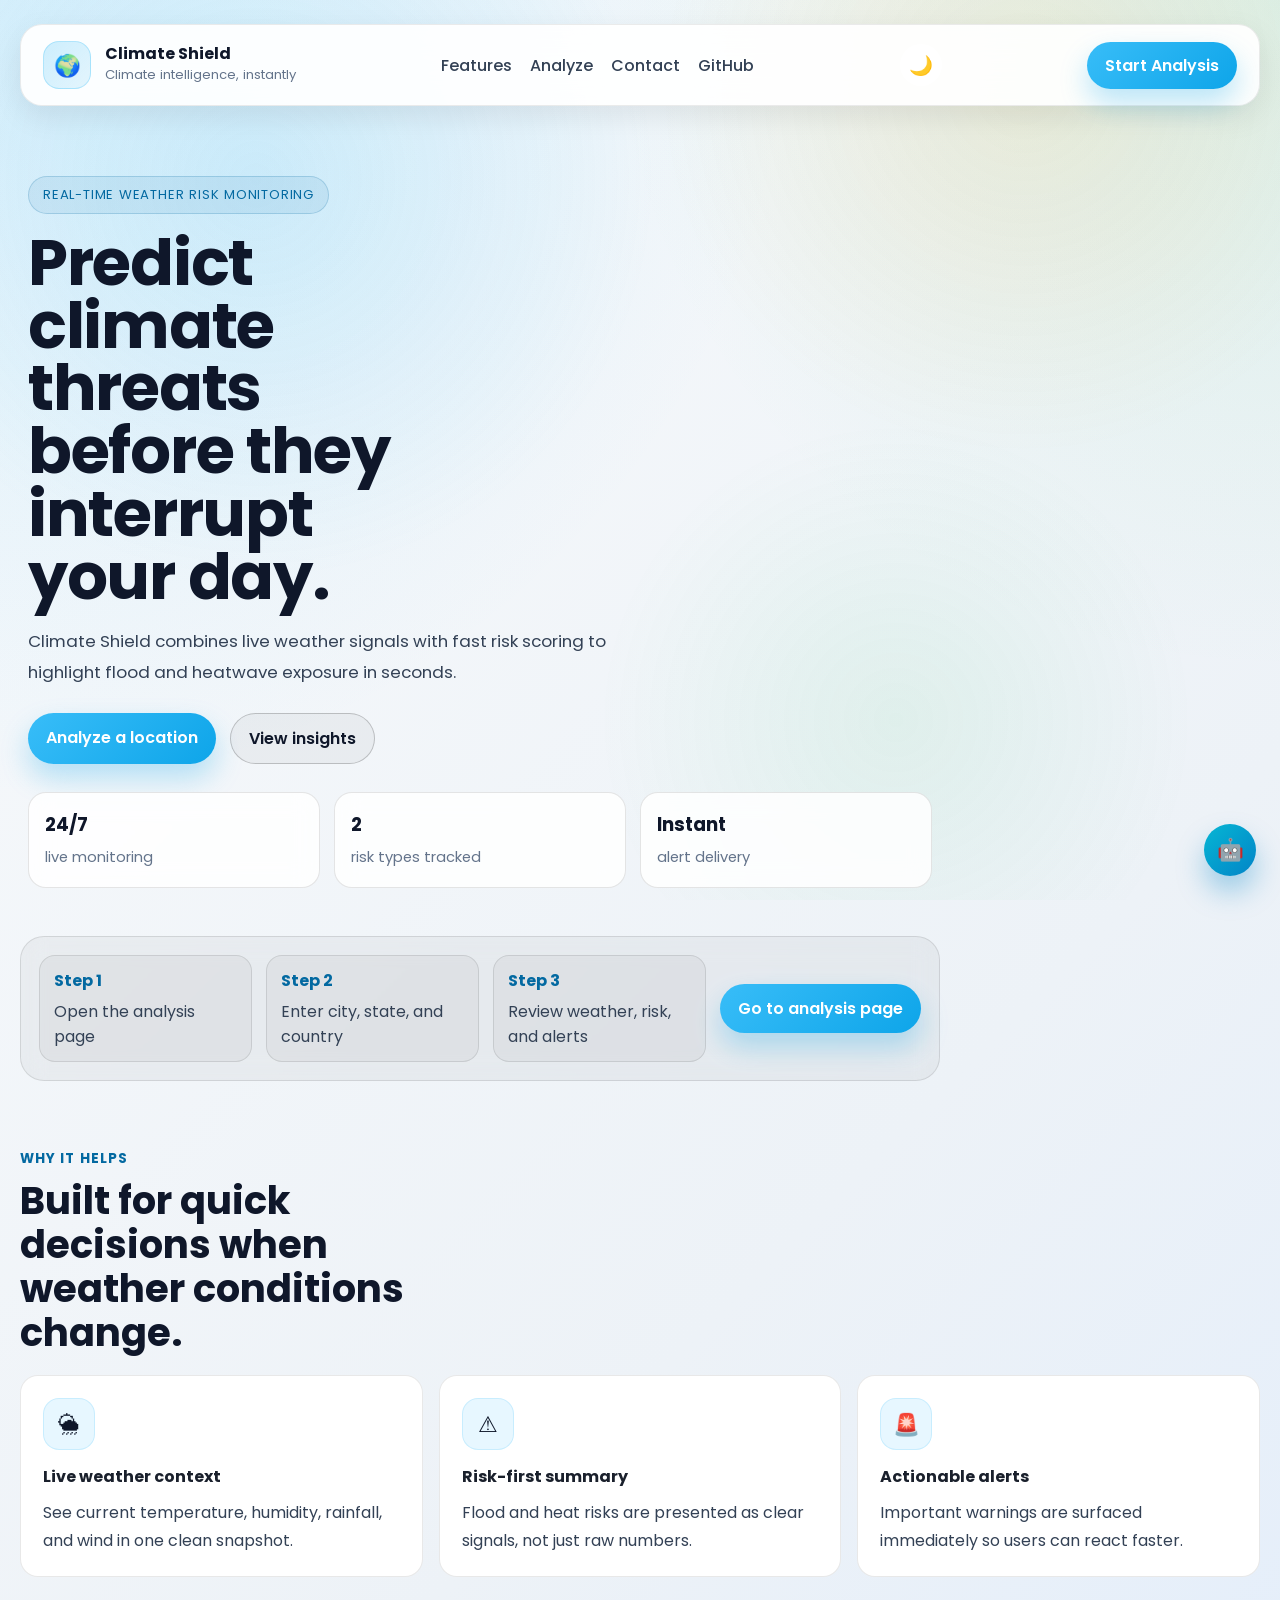
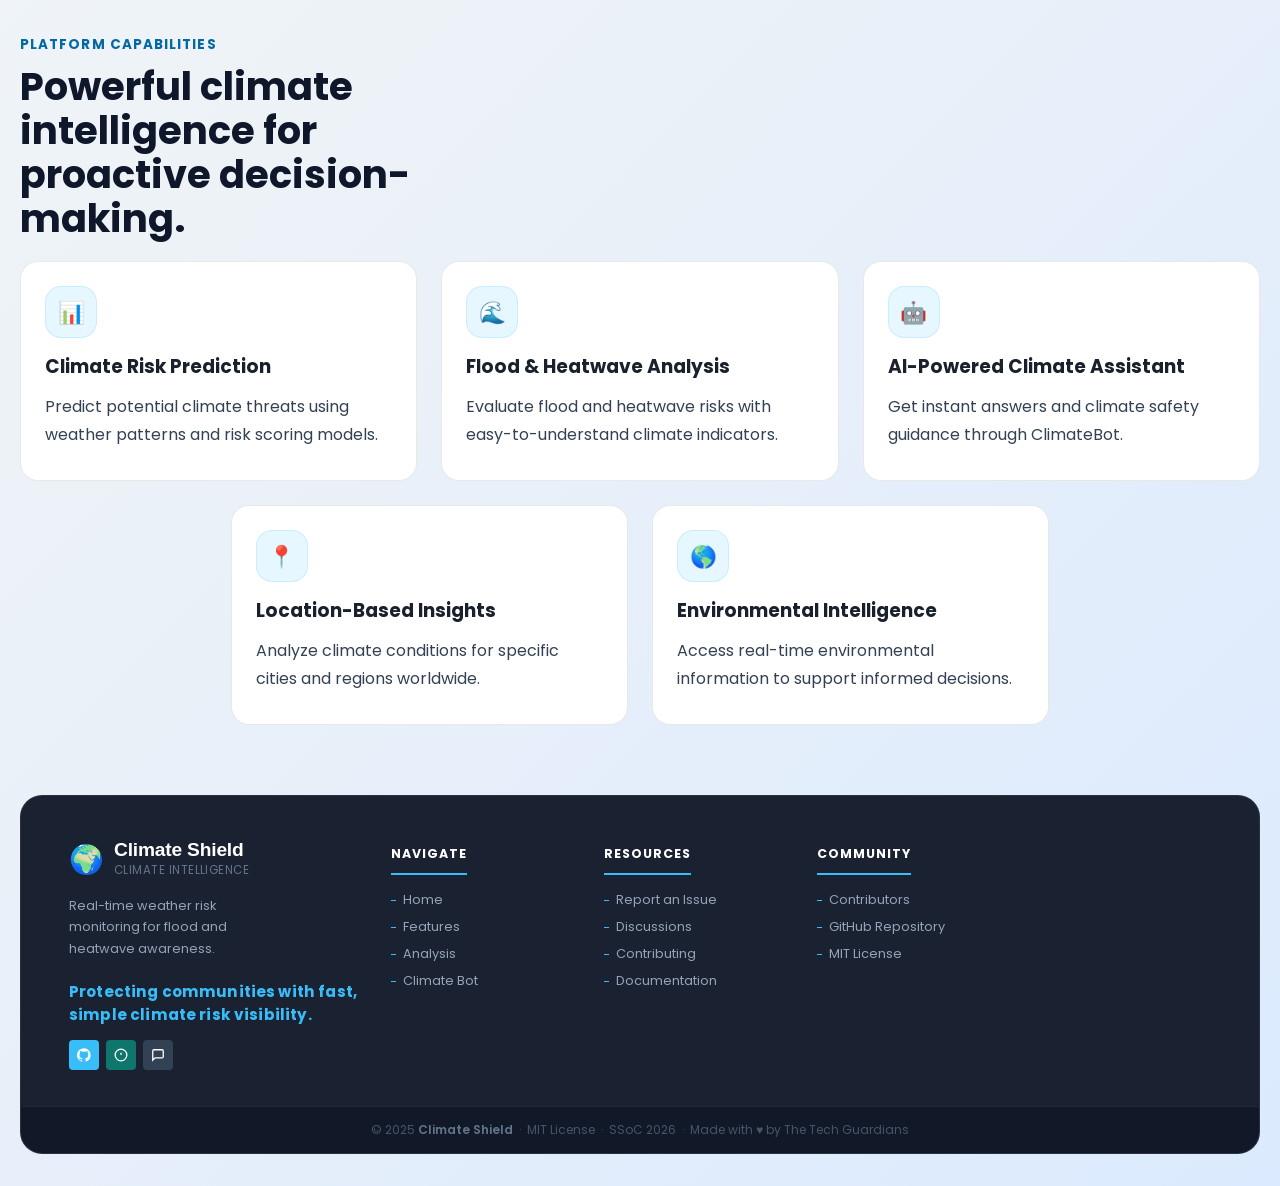
==== commit 54efbe63: "Merge pull request #152 from Padmajakachare1911/feature/theme-toggle FEATURE: Add dark/light mode to" ====
--- a/Frontend/index.html
+++ b/Frontend/index.html
@@ -1,264 +1,392 @@
 <!doctype html>
 <html lang="en">
-
-<head>
-  <meta charset="UTF-8" />
-
-  <meta name="viewport" content="width=device-width, initial-scale=1.0" />
-
-  <title>Climate Shield | Home</title>
-
-  <link rel="stylesheet" href="style.css" />
-
-  <link rel="preconnect" href="https://fonts.googleapis.com" />
-
-  <link rel="preconnect" href="https://fonts.gstatic.com" crossorigin />
-
-  <link rel="icon" type="image/png" href="favicon.png" />
-
-  <link href="https://fonts.googleapis.com/css2?family=Poppins:wght@300;400;500;600;700&display=swap"
-    rel="stylesheet" />
-</head>
-
-<body>
-  <div class="background-overlay"></div>
-
-  <div class="page-shell">
-    <nav class="navbar">
-      <a class="brand" href="#home">
-        <span class="brand-mark">🌍</span>
-        <span>
-          <strong>Climate Shield</strong>
-          <small>Climate intelligence, instantly</small>
-        </span>
-      </a>
-
-      <div class="nav-links">
-        <a href="#features">Features</a>
-        <a href="Analysis/analysis.html">Analyze</a>
-        <a href="#contact">Contact</a>
-        <a href="https://github.com/thetechguardians/Climate-Shield" target="_blank">GitHub</a>
-      </div>
-      <button id="theme-toggle" class="theme-toggle">☾</button>
-      <a class="nav-cta" href="Analysis/analysis.html">Start Analysis</a>
-    </nav>
-
-    <main id="home" class="container">
-      <section class="hero">
-        <div class="hero-copy">
-          <span class="eyebrow">Real-time weather risk monitoring</span>
-
-          <h1>Predict climate threats before they interrupt your day.</h1>
-
-          <p>
-            Climate Shield combines live weather signals with fast risk
-            scoring to highlight flood and heatwave exposure in seconds.
+  <head>
+    <meta charset="UTF-8" />
+
+    <meta name="viewport" content="width=device-width, initial-scale=1.0" />
+
+    <title>Climate Shield | Home</title>
+
+    <link rel="stylesheet" href="style.css" />
+
+    <link rel="preconnect" href="https://fonts.googleapis.com" />
+
+    <link rel="preconnect" href="https://fonts.gstatic.com" crossorigin />
+
+    <link rel="icon" type="image/png" href="favicon.png" />
+
+    <link
+      href="https://fonts.googleapis.com/css2?family=Poppins:wght@300;400;500;600;700&display=swap"
+      rel="stylesheet"
+    />
+
+    <script src="theme.js"></script>
+  </head>
+
+  <body>
+    <div class="background-overlay"></div>
+
+    <div class="page-shell">
+      <nav class="navbar">
+        <div class="brand-marks">
+        <a class="brand" href="#home">
+          <span class="brand-mark">🌍</span>
+          <span>
+            <strong>Climate Shield</strong>
+            <small>Climate intelligence, instantly</small>
+          </span>
+        </a>
+        </div>
+        <div class="nav-links">
+          <a href="#features">Features</a>
+          <a href="Analysis/analysis.html">Analyze</a>
+          <a href="#contact">Contact</a>
+          <a
+            href="https://github.com/thetechguardians/Climate-Shield"
+            target="_blank"
+            >GitHub</a
+          >
+        </div>
+          <div id="theme-button">
+        <button id="theme-toggle" class="theme-toggle" aria-label="Toggle light/dark mode"><span id="theme-icon">☀️</span></button> </div>
+        <div id="analysis-button">
+        <a class="nav-cta" href="Analysis/analysis.html">Start Analysis</a> </div>
+      </nav>
+        
+      <main id="home" class="container">
+        <section class="hero">
+          <div class="hero-copy">
+            <span class="eyebrow">Real-time weather risk monitoring</span>
+
+            <h1>Predict climate threats before they interrupt your day.</h1>
+
+            <p>
+              Climate Shield combines live weather signals with fast risk
+              scoring to highlight flood and heatwave exposure in seconds.
+            </p>
+
+            <div class="hero-actions">
+              <a class="primary-action" href="Analysis/analysis.html"
+                >Analyze a location</a
+              >
+              <a class="secondary-action" href="#features">View insights</a>
+            </div>
+
+            <div class="hero-stats">
+              <div>
+                <strong>24/7</strong>
+                <span>live monitoring</span>
+              </div>
+              <div>
+                <strong>2</strong>
+                <span>risk types tracked</span>
+              </div>
+              <div>
+                <strong>Instant</strong>
+                <span>alert delivery</span>
+              </div>
+            </div>
+          </div>
+
+          <div class="hero-strip">
+            <div class="hero-strip-item">
+              <strong>Step 1</strong>
+              <span>Open the analysis page</span>
+            </div>
+
+            <div class="hero-strip-item">
+              <strong>Step 2</strong>
+              <span>Enter city, state, and country</span>
+            </div>
+
+            <div class="hero-strip-item">
+              <strong>Step 3</strong>
+              <span>Review weather, risk, and alerts</span>
+            </div>
+
+            <a
+              class="primary-action full-width-action"
+              href="Analysis/analysis.html"
+              >Go to analysis page</a
+            >
+          </div>
+        </section>
+
+        <section id="features" class="feature-section">
+          <div class="section-heading">
+            <span>Why it helps</span>
+            <h2>Built for quick decisions when weather conditions change.</h2>
+          </div>
+
+          <div class="feature-grid">
+            <article class="feature-card">
+              <div class="feature-icon">🌦</div>
+              <h3>Live weather context</h3>
+              <p>
+                See current temperature, humidity, rainfall, and wind in one
+                clean snapshot.
+              </p>
+            </article>
+
+            <article class="feature-card">
+              <div class="feature-icon">⚠</div>
+              <h3>Risk-first summary</h3>
+              <p>
+                Flood and heat risks are presented as clear signals, not just
+                raw numbers.
+              </p>
+            </article>
+
+            <article class="feature-card">
+              <div class="feature-icon">🚨</div>
+              <h3>Actionable alerts</h3>
+              <p>
+                Important warnings are surfaced immediately so users can react
+                faster.
+              </p>
+            </article>
+          </div>
+        </section>
+        <section class="capabilities-section">
+          <div class="section-heading">
+            <span>Platform Capabilities</span>
+            <h2>
+              Powerful climate intelligence for proactive decision-making.
+            </h2>
+          </div>
+
+          <div class="capability-grid">
+            <article class="capability-card">
+              <div class="feature-icon">📊</div>
+              <h3>Climate Risk Prediction</h3>
+              <p>
+                Predict potential climate threats using weather patterns and
+                risk scoring models.
+              </p>
+            </article>
+
+            <article class="capability-card">
+              <div class="feature-icon">🌊</div>
+              <h3>Flood & Heatwave Analysis</h3>
+              <p>
+                Evaluate flood and heatwave risks with easy-to-understand
+                climate indicators.
+              </p>
+            </article>
+
+            <article class="capability-card">
+              <div class="feature-icon">🤖</div>
+              <h3>AI-Powered Climate Assistant</h3>
+              <p>
+                Get instant answers and climate safety guidance through
+                ClimateBot.
+              </p>
+            </article>
+
+            <article class="capability-card">
+              <div class="feature-icon">📍</div>
+              <h3>Location-Based Insights</h3>
+              <p>
+                Analyze climate conditions for specific cities and regions
+                worldwide.
+              </p>
+            </article>
+
+            <article class="capability-card">
+              <div class="feature-icon">🌎</div>
+              <h3>Environmental Intelligence</h3>
+              <p>
+                Access real-time environmental information to support informed
+                decisions.
+              </p>
+            </article>
+          </div>
+        </section>
+      </main>
+
+      <footer id="contact" style="
+        display: block !important;
+        background: #1a2232 !important;
+        padding: 0 !important;
+        margin-top: 30px;
+        border-radius: 22px;
+        border: 1px solid rgba(255,255,255,0.07);
+      ">
+
+        <!-- main footer content -->
+        <div style="padding: 44px 48px 36px; display: grid; grid-template-columns: 1.6fr 1fr 1fr 1fr 1fr; gap: 32px; align-items: start;">
+
+          <!-- col 1: brand -->
+          <div>
+            <div style="display:flex; align-items:center; gap:10px; margin-bottom:16px;">
+              <span style="font-size:28px; line-height:1;">🌍</span>
+              <div>
+                <div style="font-size:1.2rem; font-weight:800; color:#ffffff; letter-spacing:-0.01em; line-height:1;">Climate Shield</div>
+                <div style="font-size:0.72rem; color:#64748b; letter-spacing:0.04em; margin-top:2px; text-transform:uppercase;">Climate Intelligence</div>
+              </div>
+            </div>
+            <p style="font-size:0.8rem; color:#94a3b8; line-height:1.7; margin-bottom:20px; max-width:200px;">
+              Real-time weather risk monitoring for flood and heatwave awareness.
+            </p>
+            <!-- phone-style contact -->
+            <div style="font-size:0.95rem; font-weight:700; color:#38bdf8; margin-bottom:14px; letter-spacing:0.01em;">
+              Protecting communities with fast, simple climate risk visibility.
+            </div>
+            <!-- social icons row -->
+            <div style="display:flex; gap:7px;">
+              <a href="https://github.com/thetechguardians/Climate-Shield" target="_blank" rel="noopener"
+                 style="width:30px;height:30px;border-radius:4px;background:#38bdf8;display:flex;align-items:center;justify-content:center;text-decoration:none;"
+                 onmouseover="this.style.background='#0ea5e9'" onmouseout="this.style.background='#38bdf8'">
+                <svg width="14" height="14" fill="white" viewBox="0 0 24 24"><path d="M12 .3a12 12 0 0 0-3.8 23.4c.6.1.8-.3.8-.6v-2c-3.3.7-4-1.6-4-1.6-.6-1.4-1.4-1.8-1.4-1.8-1-.7.1-.7.1-.7 1.2.1 1.8 1.2 1.8 1.2 1 1.8 2.8 1.3 3.5 1 .1-.8.4-1.3.7-1.6-2.7-.3-5.5-1.3-5.5-5.9 0-1.3.5-2.4 1.2-3.2 0-.4-.5-1.6.2-3.2 0 0 1-.3 3.3 1.2a11.5 11.5 0 0 1 6 0C17 4.7 18 5 18 5c.7 1.6.2 2.8.1 3.2.8.8 1.2 1.9 1.2 3.2 0 4.6-2.8 5.6-5.5 5.9.5.4.9 1.2.9 2.3v3.3c0 .3.2.7.8.6A12 12 0 0 0 12 .3"/></svg>
+              </a>
+              <a href="https://github.com/thetechguardians/Climate-Shield/issues" target="_blank" rel="noopener"
+                 style="width:30px;height:30px;border-radius:4px;background:#0f766e;display:flex;align-items:center;justify-content:center;text-decoration:none;"
+                 onmouseover="this.style.background='#0d9488'" onmouseout="this.style.background='#0f766e'">
+                <svg width="14" height="14" fill="none" stroke="white" stroke-width="2.2" viewBox="0 0 24 24"><circle cx="12" cy="12" r="10"/><line x1="12" y1="8" x2="12" y2="12"/><line x1="12" y1="16" x2="12.01" y2="16"/></svg>
+              </a>
+              <a href="https://github.com/thetechguardians/Climate-Shield/discussions" target="_blank" rel="noopener"
+                 style="width:30px;height:30px;border-radius:4px;background:#334155;display:flex;align-items:center;justify-content:center;text-decoration:none;"
+                 onmouseover="this.style.background='#475569'" onmouseout="this.style.background='#334155'">
+                <svg width="14" height="14" fill="none" stroke="white" stroke-width="2.2" viewBox="0 0 24 24"><path d="M21 15a2 2 0 0 1-2 2H7l-4 4V5a2 2 0 0 1 2-2h14a2 2 0 0 1 2 2z"/></svg>
+              </a>
+            </div>
+          </div>
+
+          <!-- col 2: navigate -->
+          <div>
+            <p style="font-size:0.78rem;font-weight:700;color:#ffffff;text-transform:uppercase;letter-spacing:0.08em;margin-bottom:16px;padding-bottom:10px;border-bottom:2px solid #38bdf8;display:inline-block;">Navigate</p>
+            <div style="display:flex;flex-direction:column;gap:9px;">
+              <a href="#home"                  style="font-size:0.8rem;color:#94a3b8;text-decoration:none;display:flex;align-items:center;gap:7px;transition:color 0.2s;" onmouseover="this.style.color='#38bdf8'" onmouseout="this.style.color='#94a3b8'"><span style="width:5px;height:1.5px;background:#38bdf8;display:inline-block;flex-shrink:0;"></span>Home</a>
+              <a href="#features"              style="font-size:0.8rem;color:#94a3b8;text-decoration:none;display:flex;align-items:center;gap:7px;" onmouseover="this.style.color='#38bdf8'" onmouseout="this.style.color='#94a3b8'"><span style="width:5px;height:1.5px;background:#38bdf8;display:inline-block;flex-shrink:0;"></span>Features</a>
+              <a href="Analysis/analysis.html" style="font-size:0.8rem;color:#94a3b8;text-decoration:none;display:flex;align-items:center;gap:7px;" onmouseover="this.style.color='#38bdf8'" onmouseout="this.style.color='#94a3b8'"><span style="width:5px;height:1.5px;background:#38bdf8;display:inline-block;flex-shrink:0;"></span>Analysis</a>
+              <a href="#chatbot-panel"         style="font-size:0.8rem;color:#94a3b8;text-decoration:none;display:flex;align-items:center;gap:7px;" onmouseover="this.style.color='#38bdf8'" onmouseout="this.style.color='#94a3b8'"><span style="width:5px;height:1.5px;background:#38bdf8;display:inline-block;flex-shrink:0;"></span>Climate Bot</a>
+            </div>
+          </div>
+
+          <!-- col 3: resources -->
+          <div>
+            <p style="font-size:0.78rem;font-weight:700;color:#ffffff;text-transform:uppercase;letter-spacing:0.08em;margin-bottom:16px;padding-bottom:10px;border-bottom:2px solid #38bdf8;display:inline-block;">Resources</p>
+            <div style="display:flex;flex-direction:column;gap:9px;">
+
+              <a href="https://github.com/thetechguardians/Climate-Shield/issues" target="_blank" rel="noopener"
+                 style="font-size:0.8rem;color:#94a3b8;text-decoration:none;display:flex;align-items:center;gap:7px;" onmouseover="this.style.color='#38bdf8'" onmouseout="this.style.color='#94a3b8'"><span style="width:5px;height:1.5px;background:#38bdf8;display:inline-block;flex-shrink:0;"></span>Report an Issue</a>
+              <a href="https://github.com/thetechguardians/Climate-Shield/discussions" target="_blank" rel="noopener"
+                 style="font-size:0.8rem;color:#94a3b8;text-decoration:none;display:flex;align-items:center;gap:7px;" onmouseover="this.style.color='#38bdf8'" onmouseout="this.style.color='#94a3b8'"><span style="width:5px;height:1.5px;background:#38bdf8;display:inline-block;flex-shrink:0;"></span>Discussions</a>
+              <a href="https://github.com/thetechguardians/Climate-Shield/blob/main/CONTRIBUTING.md" target="_blank" rel="noopener"
+                 style="font-size:0.8rem;color:#94a3b8;text-decoration:none;display:flex;align-items:center;gap:7px;" onmouseover="this.style.color='#38bdf8'" onmouseout="this.style.color='#94a3b8'"><span style="width:5px;height:1.5px;background:#38bdf8;display:inline-block;flex-shrink:0;"></span>Contributing</a>
+              <a href="https://github.com/thetechguardians/Climate-Shield/blob/main/README.md" target="_blank" rel="noopener"
+                 style="font-size:0.8rem;color:#94a3b8;text-decoration:none;display:flex;align-items:center;gap:7px;" onmouseover="this.style.color='#38bdf8'" onmouseout="this.style.color='#94a3b8'"><span style="width:5px;height:1.5px;background:#38bdf8;display:inline-block;flex-shrink:0;"></span>Documentation</a>
+            </div>
+          </div>
+
+          
+
+          <!-- col 4: Community -->
+          <div>
+            <p style="font-size:0.78rem;font-weight:700;color:#ffffff;text-transform:uppercase;letter-spacing:0.08em;margin-bottom:16px;padding-bottom:10px;border-bottom:2px solid #38bdf8;display:inline-block;">Community</p>
+            <div style="display:flex;flex-direction:column;gap:9px;">
+             
+              <a href="https://github.com/thetechguardians/Climate-Shield/graphs/contributors" style="font-size:0.8rem;color:#94a3b8;text-decoration:none;display:flex;align-items:center;gap:7px;" onmouseover="this.style.color='#38bdf8'" onmouseout="this.style.color='#94a3b8'"><span style="width:5px;height:1.5px;background:#38bdf8;display:inline-block;flex-shrink:0;"></span>Contributors</a>
+                            <a href="https://github.com/thetechguardians/Climate-Shield" target="_blank" rel="noopener"
+                 style="font-size:0.8rem;color:#94a3b8;text-decoration:none;display:flex;align-items:center;gap:7px;" onmouseover="this.style.color='#38bdf8'" onmouseout="this.style.color='#94a3b8'"><span style="width:5px;height:1.5px;background:#38bdf8;display:inline-block;flex-shrink:0;"></span>GitHub Repository</a>
+              <a href="https://github.com/thetechguardians/Climate-Shield/blob/main/LICENSE" target="_blank" rel="noopener"
+                 style="font-size:0.8rem;color:#94a3b8;text-decoration:none;display:flex;align-items:center;gap:7px;" onmouseover="this.style.color='#38bdf8'" onmouseout="this.style.color='#94a3b8'"><span style="width:5px;height:1.5px;background:#38bdf8;display:inline-block;flex-shrink:0;"></span>MIT License</a>
+            </div>
+          </div>
+
+        </div><!-- /main grid -->
+
+        <!-- copyright bar — darker strip like IQMS -->
+        <div style="background:#111827; border-top:1px solid rgba(255,255,255,0.06); padding:14px 48px; display:flex; align-items:center; justify-content:center; border-radius:0 0 22px 22px;">
+          <p style="font-size:0.75rem; color:#475569; margin:0; text-align:center;">
+            &copy; 2025 <strong style="color:#64748b; font-weight:600;">Climate Shield</strong>
+            &nbsp;&middot;&nbsp; MIT License
+            &nbsp;&middot;&nbsp; SSoC 2026
+            &nbsp;&middot;&nbsp; Made with &#9829; by The Tech Guardians
           </p>
-
-          <div class="hero-actions">
-            <a class="primary-action" href="Analysis/analysis.html">Analyze a location</a>
-            <a class="secondary-action" href="#features">View insights</a>
-          </div>
-
-          <div class="hero-stats">
-            <div>
-              <strong>24/7</strong>
-              <span>live monitoring</span>
-            </div>
-            <div>
-              <strong>2</strong>
-              <span>risk types tracked</span>
-            </div>
-            <div>
-              <strong>Instant</strong>
-              <span>alert delivery</span>
-            </div>
-          </div>
-        </div>
-
-        <div class="hero-strip">
-          <div class="hero-strip-item">
-            <strong>Step 1</strong>
-            <span>Open the analysis page</span>
-          </div>
-
-          <div class="hero-strip-item">
-            <strong>Step 2</strong>
-            <span>Enter city, state, and country</span>
-          </div>
-
-          <div class="hero-strip-item">
-            <strong>Step 3</strong>
-            <span>Review weather, risk, and alerts</span>
-          </div>
-
-          <a class="primary-action full-width-action" href="Analysis/analysis.html">Go to analysis page</a>
-        </div>
+        </div>
+
+        <!-- responsive styles -->
+        <style>
+          @media (max-width: 1024px) {
+            #contact > div:first-of-type {
+              grid-template-columns: 1fr 1fr 1fr !important;
+            }
+          }
+          @media (max-width: 700px) {
+            #contact > div:first-of-type {
+              grid-template-columns: 1fr 1fr !important;
+              padding: 32px 24px 28px !important;
+            }
+            #contact > div:last-of-type {
+              padding-left: 24px !important;
+              padding-right: 24px !important;
+            }
+          }
+          @media (max-width: 480px) {
+            #contact > div:first-of-type {
+              grid-template-columns: 1fr !important;
+            }
+          }
+        </style>
+
+      </footer>
+
+      <button
+        id="chatbot-toggle"
+        class="chatbot-toggle"
+        type="button"
+        aria-controls="chatbot-panel"
+        aria-expanded="false"
+        aria-label="Open ClimateBot"
+        title="Open ClimateBot"
+      >
+        🤖
+      </button>
+
+      <section
+        id="chatbot-panel"
+        class="chatbot-panel hidden"
+        aria-label="ClimateBot chat panel"
+      >
+        <div class="chatbot-header">
+          <div>
+            <strong>ClimateBot Assistant</strong>
+            <small
+              >Ask about floods, heatwaves, cyclones, and climate change.</small
+            >
+          </div>
+          <button
+            id="chatbot-close"
+            class="chatbot-close"
+            type="button"
+            aria-label="Close chatbot"
+          >
+            ✕
+          </button>
+        </div>
+
+        <div id="chatbot-messages" class="chatbot-messages">
+          <div class="chatbot-message bot-message">
+            Hello, I am ClimateBot. Ask me any climate safety question.
+          </div>
+        </div>
+
+        <form id="chatbot-form" class="chatbot-form">
+          <input
+            id="chatbot-input"
+            type="text"
+            placeholder="Type your question..."
+            autocomplete="off"
+          />
+          <button type="submit">Send</button>
+        </form>
+
+        <div id="chatbot-status" class="chatbot-status hidden"></div>
       </section>
-
-      <section id="features" class="feature-section">
-        <div class="section-heading">
-          <span>Why it helps</span>
-          <h2>Built for quick decisions when weather conditions change.</h2>
-        </div>
-
-        <div class="feature-grid">
-          <article class="feature-card">
-            <div class="feature-icon">🌦</div>
-            <h3>Live weather context</h3>
-            <p>
-              See current temperature, humidity, rainfall, and wind in one
-              clean snapshot.
-            </p>
-          </article>
-
-          <article class="feature-card">
-            <div class="feature-icon">⚠</div>
-            <h3>Risk-first summary</h3>
-            <p>
-              Flood and heat risks are presented as clear signals, not just
-              raw numbers.
-            </p>
-          </article>
-
-          <article class="feature-card">
-            <div class="feature-icon">🚨</div>
-            <h3>Actionable alerts</h3>
-            <p>
-              Important warnings are surfaced immediately so users can react
-              faster.
-            </p>
-          </article>
-        </div>
-      </section>
-      <section class="capabilities-section">
-        <div class="section-heading">
-          <span>Platform Capabilities</span>
-          <h2>
-            Powerful climate intelligence for proactive decision-making.
-          </h2>
-        </div>
-
-        <div class="capability-grid">
-          <article class="capability-card">
-            <div class="feature-icon">📊</div>
-            <h3>Climate Risk Prediction</h3>
-            <p>
-              Predict potential climate threats using weather patterns and
-              risk scoring models.
-            </p>
-          </article>
-
-          <article class="capability-card">
-            <div class="feature-icon">🌊</div>
-            <h3>Flood & Heatwave Analysis</h3>
-            <p>
-              Evaluate flood and heatwave risks with easy-to-understand
-              climate indicators.
-            </p>
-          </article>
-
-          <article class="capability-card">
-            <div class="feature-icon">🤖</div>
-            <h3>AI-Powered Climate Assistant</h3>
-            <p>
-              Get instant answers and climate safety guidance through
-              ClimateBot.
-            </p>
-          </article>
-
-          <article class="capability-card">
-            <div class="feature-icon">📍</div>
-            <h3>Location-Based Insights</h3>
-            <p>
-              Analyze climate conditions for specific cities and regions
-              worldwide.
-            </p>
-          </article>
-
-          <article class="capability-card">
-            <div class="feature-icon">🌎</div>
-            <h3>Environmental Intelligence</h3>
-            <p>
-              Access real-time environmental information to support informed
-              decisions.
-            </p>
-          </article>
-        </div>
-      </section>
-    </main>
-
-    <footer id="contact" class="footer">
-      <div>
-        <strong>Climate Shield</strong>
-        <p>
-          Protecting communities with fast, simple climate risk visibility.
-        </p>
-      </div>
-
-      <div class="footer-links">
-        <a href="#home">Home</a>
-        <a href="#features">Features</a>
-        <a href="Analysis/analysis.html">Analysis</a>
-      </div>
-      <div class="contact-section">
-        <strong>Contact & Support</strong>
-
-        <div class="contact-links">
-          <a href="https://github.com/thetechguardians/Climate-Shield" target="_blank">
-            GitHub Repository
-          </a>
-
-          <a href="https://github.com/thetechguardians/Climate-Shield/issues" target="_blank">
-            Report an Issue
-          </a>
-
-          <a href="https://github.com/thetechguardians/Climate-Shield/discussions" target="_blank">
-            GitHub Discussions
-          </a>
-        </div>
-      </div>
-
-      <p class="footer-note">
-        Designed for rapid weather risk screening and emergency awareness.
-      </p>
-    </footer>
-
-    <button id="chatbot-toggle" class="chatbot-toggle" type="button" aria-controls="chatbot-panel" aria-expanded="false"
-      aria-label="Open ClimateBot" title="Open ClimateBot">
-      🤖
-    </button>
-
-    <section id="chatbot-panel" class="chatbot-panel hidden" aria-label="ClimateBot chat panel">
-      <div class="chatbot-header">
-        <div>
-          <strong>ClimateBot Assistant</strong>
-          <small>Ask about floods, heatwaves, cyclones, and climate change.</small>
-        </div>
-        <button id="chatbot-close" class="chatbot-close" type="button" aria-label="Close chatbot">
-          ✕
-        </button>
-      </div>
-
-      <div id="chatbot-messages" class="chatbot-messages">
-        <div class="chatbot-message bot-message">
-          Hello, I am ClimateBot. Ask me any climate safety question.
-        </div>
-      </div>
-
-      <form id="chatbot-form" class="chatbot-form">
-        <input id="chatbot-input" type="text" placeholder="Type your question..." autocomplete="off" />
-        <button type="submit">Send</button>
-      </form>
-
-      <div id="chatbot-status" class="chatbot-status hidden"></div>
-    </section>
-  </div>
-  <button id="scrollTopBtn" class="scroll-top-btn" title="Back to Top">
-    ↑
-  </button>
-  <script src="script.js"></script>
-  <script src="chatbot.js"></script>
+    </div>
+
+    <script src="script.js"></script>
+    <script src="chatbot.js"></script>
 </body>
-
-</html>+</html>
--- a/Frontend/style.css
+++ b/Frontend/style.css
@@ -6,6 +6,18 @@
 }
 
 :root {
+  --bg-primary:    #0f1117;
+  --bg-secondary:  #161b27;
+  --bg-card:       #1a1f2e;
+  --text-primary:  #ffffff;
+  --text-muted:    #8892a4;
+  --text-heading:  #e2e8f0;
+  --border-color:  rgba(255, 255, 255, 0.1);
+  --border-strong: rgba(255, 255, 255, 0.2);
+  --shadow-color:  rgba(0, 0, 0, 0.4);
+  --input-bg:      #1a1f2e;
+  --btn-bg:        rgba(255, 255, 255, 0.07);
+  --btn-hover:     rgba(255, 255, 255, 0.12);
   --bg-0: #020617;
   --bg-1: #0f172a;
   --bg-2: #1e293b;
@@ -22,19 +34,28 @@
   --shadow: 0 24px 60px rgba(0, 0, 0, 0.35);
 }
 
-body.light-mode {
-  --bg-0: #f8fafc;
-  --bg-1: #edf2f7;
-  --bg-2: #dbeafe;
-
-  --panel: rgba(255, 255, 255, 0.75);
-  --panel-strong: rgba(255, 255, 255, 0.9);
-
-  --text: #0f172a;
-  --muted: #334155;
-  --muted-2: #64748b;
-
-  --shadow: 0 10px 30px rgba(0, 0, 0, 0.08);
+[data-theme="light"] {
+  --bg-primary:    #f4f6fa;
+  --bg-secondary:  #eaecf2;
+  --bg-card:       #ffffff;
+  --text-primary:  #0f1117;
+  --text-muted:    #5a6475;
+  --text-heading:  #1a202c;
+  --border-color:  rgba(0, 0, 0, 0.1);
+  --border-strong: rgba(0, 0, 0, 0.2);
+  --shadow-color:  rgba(0, 0, 0, 0.1);
+  --input-bg:      #ffffff;
+  --btn-bg:        rgba(0, 0, 0, 0.04);
+  --btn-hover:     rgba(0, 0, 0, 0.08);
+  --bg-0:          #f8fafc;
+  --bg-1:          #edf2f7;
+  --bg-2:          #dbeafe;
+  --panel:         rgba(255, 255, 255, 0.85);
+  --panel-strong:  rgba(255, 255, 255, 0.95);
+  --text:          #0f172a;
+  --muted:         #334155;
+  --muted-2:       #64748b;
+  --shadow:        0 10px 30px rgba(0, 0, 0, 0.08);
 }
 
 .theme-toggle {
@@ -63,12 +84,16 @@
   min-height: 100vh;
   color: var(--text);
   background:
-    radial-gradient(circle at top left,
+    radial-gradient(
+      circle at top left,
       rgba(56, 189, 248, 0.16),
-      transparent 26%),
-    radial-gradient(circle at top right,
+      transparent 26%
+    ),
+    radial-gradient(
+      circle at top right,
       rgba(34, 197, 94, 0.1),
-      transparent 22%),
+      transparent 22%
+    ),
     linear-gradient(135deg, var(--bg-0), var(--bg-1), var(--bg-2));
   overflow-x: hidden;
 }
@@ -89,12 +114,16 @@
   position: fixed;
   inset: 0;
   background:
-    radial-gradient(circle at 20% 20%,
+    radial-gradient(
+      circle at 20% 20%,
       rgba(56, 189, 248, 0.14),
-      transparent 32%),
-    radial-gradient(circle at 80% 10%,
+      transparent 32%
+    ),
+    radial-gradient(
+      circle at 80% 10%,
       rgba(245, 158, 11, 0.1),
-      transparent 28%),
+      transparent 28%
+    ),
     radial-gradient(circle at 70% 80%, rgba(34, 197, 94, 0.08), transparent 26%);
   z-index: -1;
 }
@@ -113,6 +142,7 @@
   justify-content: space-between;
   gap: 20px;
   padding: 16px 22px;
+  flex-wrap: wrap;
   border: 1px solid rgba(255, 255, 255, 0.12);
   border-radius: 22px;
   background: var(--panel-strong);
@@ -120,11 +150,10 @@
   box-shadow: var(--shadow);
   margin-bottom: 28px;
 }
-
-body.light-mode .navbar {
-  background: rgba(255, 255, 255, 0.35);
+[data-theme="light"] .navbar {
+  background: rgba(255, 255, 255, 0.92);
   backdrop-filter: blur(20px);
-  border: 1px solid rgba(255, 255, 255, 0.4);
+  border: 1px solid rgba(0, 0, 0, 0.08);
 }
 
 .brand {
@@ -142,9 +171,11 @@
   display: grid;
   place-items: center;
   border-radius: 16px;
-  background: linear-gradient(135deg,
-      rgba(56, 189, 248, 0.24),
-      rgba(14, 165, 233, 0.1));
+  background: linear-gradient(
+    135deg,
+    rgba(56, 189, 248, 0.24),
+    rgba(14, 165, 233, 0.1)
+  );
   border: 1px solid rgba(56, 189, 248, 0.28);
   font-size: 1.35rem;
   flex: 0 0 auto;
@@ -182,7 +213,8 @@
 }
 
 .nav-links a:hover,
-.footer-links a:hover {
+.footer-links a:hover,
+.contact-links a:hover {
   color: white;
   transform: translateY(-1px);
 }
@@ -210,8 +242,8 @@
 
 .secondary-action {
   color: var(--text);
-  background: rgba(255, 255, 255, 0.08);
-  border: 1px solid rgba(255, 255, 255, 0.12);
+  background: var(--btn-bg);
+  border: 1px solid var(--border-strong);
 }
 
 .nav-cta:hover,
@@ -254,7 +286,7 @@
 .hero-copy h1 {
   font-size: clamp(2.6rem, 5vw, 5rem);
   line-height: 0.98;
-  letter-spacing: -0.04em;
+  letter-spacing: -0.02em;
   max-width: 10.5ch;
 }
 
@@ -284,7 +316,7 @@
   padding: 18px 16px;
   border-radius: 18px;
   background: var(--panel);
-  border: 1px solid rgba(255, 255, 255, 0.1);
+  border: 1px solid var(--border-color);
   backdrop-filter: blur(12px);
 }
 
@@ -305,8 +337,8 @@
   gap: 14px;
   padding: 18px;
   border-radius: 24px;
-  background: rgba(255, 255, 255, 0.06);
-  border: 1px solid rgba(255, 255, 255, 0.1);
+  background: var(--btn-bg);
+  border: 1px solid var(--border-color);
   backdrop-filter: blur(12px);
   align-items: center;
 }
@@ -314,8 +346,8 @@
 .hero-strip-item {
   padding: 12px 14px;
   border-radius: 16px;
-  background: rgba(255, 255, 255, 0.05);
-  border: 1px solid rgba(255, 255, 255, 0.08);
+  background: var(--btn-bg);
+  border: 1px solid var(--border-color);
 }
 
 .hero-strip-item strong {
@@ -335,138 +367,93 @@
   align-items: center;
 }
 
-.glass-card {
+.feature-section {
+  padding: 34px 0 18px;
+}
+
+.capabilities-section {
+  padding: 40px 0;
+}
+
+.capability-grid {
+  display: grid;
+  grid-template-columns: repeat(6, 1fr);
+  gap: 24px;
+}
+
+.capability-card:nth-child(1) {
+  grid-column: 1 / 3;
+}
+
+.capability-card:nth-child(2) {
+  grid-column: 3 / 5;
+}
+
+.capability-card:nth-child(3) {
+  grid-column: 5 / 7;
+}
+
+.capability-card:nth-child(4) {
+  grid-column: 2 / 4;
+}
+
+.capability-card:nth-child(5) {
+  grid-column: 4 / 6;
+}
+
+.capability-card {
+  min-height: 220px;
+  padding: 24px;
+  border-radius: 18px;
   background: rgba(255, 255, 255, 0.08);
-  border: 1px solid rgba(255, 255, 255, 0.12);
-  border-radius: 28px;
-  backdrop-filter: blur(20px);
-  padding: 34px;
-  box-shadow: var(--shadow);
-}
-
-.header {
-  text-align: center;
-  margin-bottom: 28px;
-}
-
-.logo {
-  width: 72px;
-  height: 72px;
-  display: grid;
-  place-items: center;
-  margin: 0 auto 14px;
-  border-radius: 22px;
-  background: linear-gradient(135deg,
-      rgba(56, 189, 248, 0.2),
-      rgba(14, 165, 233, 0.06));
-  border: 1px solid rgba(56, 189, 248, 0.22);
-  font-size: 2rem;
-}
-
-.header h2 {
-  font-size: clamp(1.8rem, 3vw, 2.5rem);
-  margin-bottom: 10px;
-}
-
-.header p {
+  border: 1px solid rgba(255, 255, 255, 0.1);
+  transition: all 0.3s ease;
+}
+
+.capability-card:hover {
+  transform: translateY(-5px);
+  background: var(--btn-hover);
+}
+
+.capability-card h3 {
+  margin-bottom: 12px;
+  color: var(--text-heading);
+}
+
+.capability-card p {
   color: var(--muted);
   line-height: 1.7;
 }
 
-.input-container {
-  display: grid;
-  grid-template-columns: repeat(auto-fit, minmax(180px, 1fr));
-  gap: 16px;
-  margin-bottom: 22px;
-}
-
-.input-group label {
-  display: block;
-  margin-bottom: 8px;
-  font-weight: 500;
-  color: var(--muted);
-}
-
-.input-group input {
-  width: 100%;
-  padding: 15px 16px;
-  border: 1px solid rgba(255, 255, 255, 0.1);
-  border-radius: 14px;
-  background: rgba(255, 255, 255, 0.09);
-  color: white;
-  font-size: 15px;
-  outline: none;
-  transition:
-    border-color 0.2s ease,
-    box-shadow 0.2s ease,
-    transform 0.2s ease;
-}
-
-.input-group input::placeholder {
-  color: #94a3b8;
-}
-
-.input-group input:focus {
-  border-color: rgba(56, 189, 248, 0.65);
-  box-shadow: 0 0 0 4px rgba(56, 189, 248, 0.14);
-  transform: translateY(-1px);
-}
-
-button {
-  width: 100%;
-  padding: 16px 18px;
-  border: none;
-  border-radius: 16px;
-  background: linear-gradient(135deg, var(--accent), var(--accent-2));
-  color: white;
-  font-size: 1rem;
+.section-heading {
+  display: flex;
+  flex-direction: column;
+  gap: 10px;
+  margin-bottom: 20px;
+}
+
+.section-heading span {
+  color: #7dd3fc;
   font-weight: 700;
-  cursor: pointer;
-  transition:
-    transform 0.2s ease,
-    box-shadow 0.2s ease,
-    filter 0.2s ease;
-}
-
-button:hover {
-  transform: translateY(-2px);
-  box-shadow: 0 14px 28px rgba(14, 165, 233, 0.28);
-  filter: brightness(1.03);
-}
-
-.loading {
-  margin-top: 18px;
-  text-align: center;
-  color: #facc15;
-  font-weight: 600;
-}
-
-.weather-card {
-  margin-top: 30px;
-}
-
-.section-title {
-  margin-bottom: 18px;
-  font-size: 1.1rem;
-  font-weight: 700;
-  color: #7dd3fc;
-}
-
-.weather-grid,
-.risk-grid,
+  text-transform: uppercase;
+  letter-spacing: 0.08em;
+  font-size: 0.84rem;
+}
+
+.section-heading h2 {
+  font-size: clamp(1.5rem, 3vw, 2.4rem);
+  max-width: 18ch;
+  line-height: 1.15;
+}
+
 .feature-grid {
   display: grid;
+  grid-template-columns: repeat(auto-fit, minmax(220px, 1fr));
   gap: 16px;
 }
 
-.weather-grid {
-  grid-template-columns: repeat(auto-fit, minmax(160px, 1fr));
-  margin-bottom: 22px;
-}
-
-.weather-box,
-.risk-card,
 .feature-card {
+  min-height: 190px;
   background: rgba(255, 255, 255, 0.08);
   border: 1px solid rgba(255, 255, 255, 0.1);
   border-radius: 18px;
@@ -477,157 +464,10 @@
     border-color 0.2s ease;
 }
 
-.weather-box:hover,
-.risk-card:hover,
 .feature-card:hover {
   transform: translateY(-3px);
   background: rgba(255, 255, 255, 0.12);
   border-color: rgba(255, 255, 255, 0.14);
-}
-
-.weather-box {
-  text-align: center;
-}
-
-.weather-box h3,
-.risk-card h3,
-.feature-card h3 {
-  margin-bottom: 10px;
-  color: #e2e8f0;
-  font-size: 1rem;
-}
-
-.weather-box p {
-  font-size: 1.55rem;
-  font-weight: 700;
-}
-
-.location-box {
-  background: rgba(56, 189, 248, 0.12);
-  padding: 20px 22px;
-  border-radius: 18px;
-  margin-bottom: 22px;
-  border: 1px solid rgba(56, 189, 248, 0.15);
-}
-
-.location-box h3 {
-  margin-bottom: 10px;
-}
-
-.location-box p {
-  color: #e2e8f0;
-  line-height: 1.6;
-}
-
-.risk-grid {
-  grid-template-columns: repeat(auto-fit, minmax(200px, 1fr));
-  margin-bottom: 22px;
-}
-
-.risk-card {
-  text-align: center;
-}
-
-.risk-card p {
-  font-size: 1.8rem;
-  font-weight: 800;
-}
-
-.flood {
-  background: rgba(239, 68, 68, 0.13);
-  border-color: rgba(239, 68, 68, 0.32);
-}
-
-.heat {
-  background: rgba(245, 158, 11, 0.13);
-  border-color: rgba(245, 158, 11, 0.32);
-}
-
-.alert-box {
-  padding: 20px;
-  border-radius: 18px;
-  line-height: 1.7;
-  font-weight: 600;
-  font-size: 0.98rem;
-  animation: fadeIn 0.35s ease;
-}
-
-.alert-danger {
-  background: rgba(239, 68, 68, 0.16);
-  border: 1px solid rgba(239, 68, 68, 0.42);
-  color: #fecaca;
-}
-
-.alert-warning {
-  background: rgba(34, 197, 94, 0.14);
-  border: 1px solid rgba(34, 197, 94, 0.35);
-  color: #bbf7d0;
-}
-
-.feature-section {
-  padding: 34px 0 18px;
-}
-
-.capabilities-section {
-  padding: 40px 0;
-}
-
-.capability-grid {
-  display: grid;
-  grid-template-columns: repeat(auto-fit, minmax(240px, 1fr));
-  gap: 18px;
-}
-
-.capability-card {
-  background: rgba(255, 255, 255, 0.08);
-  border: 1px solid rgba(255, 255, 255, 0.1);
-  border-radius: 18px;
-  padding: 24px;
-  transition: all 0.3s ease;
-}
-
-.capability-card:hover {
-  transform: translateY(-5px);
-  background: rgba(255, 255, 255, 0.12);
-}
-
-.capability-card h3 {
-  margin-bottom: 12px;
-  color: #e2e8f0;
-}
-
-.capability-card p {
-  color: var(--muted);
-  line-height: 1.7;
-}
-
-.section-heading {
-  display: flex;
-  flex-direction: column;
-  gap: 10px;
-  margin-bottom: 20px;
-}
-
-.section-heading span {
-  color: #7dd3fc;
-  font-weight: 700;
-  text-transform: uppercase;
-  letter-spacing: 0.08em;
-  font-size: 0.84rem;
-}
-
-.section-heading h2 {
-  font-size: clamp(1.5rem, 3vw, 2.4rem);
-  max-width: 18ch;
-  line-height: 1.15;
-}
-
-.feature-grid {
-  grid-template-columns: repeat(auto-fit, minmax(220px, 1fr));
-}
-
-.feature-card {
-  min-height: 190px;
 }
 
 .feature-icon {
@@ -642,6 +482,12 @@
   margin-bottom: 14px;
 }
 
+.feature-card h3 {
+  margin-bottom: 10px;
+  color: #e2e8f0;
+  font-size: 1rem;
+}
+
 .feature-card p {
   color: var(--muted);
   line-height: 1.7;
@@ -649,16 +495,15 @@
 
 .footer {
   margin-top: 30px;
-  padding: 22px 24px;
   border-radius: 22px;
-  border: 1px solid rgba(255, 255, 255, 0.1);
+  border: 1px solid var(--border-color);
   background: var(--panel-strong);
   color: var(--text);
   backdrop-filter: blur(18px);
   display: grid;
-  grid-template-columns: minmax(0, 1.2fr) auto;
+  grid-template-columns: minmax(0, 1fr) auto;
   gap: 16px 24px;
-  align-items: center;
+  align-items: start;
   box-shadow: var(--shadow);
 }
 
@@ -679,55 +524,35 @@
   gap: 16px;
   flex-wrap: wrap;
   justify-content: flex-end;
+  grid-column: 2;
+  grid-row: 1;
+}
+
+.contact-section {
+  display: flex;
+  flex-direction: column;
+  gap: 10px;
+  grid-column: 1;
+  grid-row: 2;
+}
+
+.contact-links {
+  display: flex;
+  flex-direction: column;
+  gap: 8px;
+}
+
+.contact-links a {
+  color: #dbeafe;
+  text-decoration: none;
+  transition:
+    color 0.2s ease,
+    transform 0.2s ease;
 }
 
 .footer-note {
   grid-column: 1 / -1;
   font-size: 0.92rem;
-}
-
-.footer-col strong {
-  display: block;
-  font-size: 1rem;
-  font-weight: 700;
-  margin-bottom: 0.5rem;
-  color: var(--text);
-}
-
-.footer-col p {
-  font-size: 0.8rem;
-  color: var(--muted);
-  line-height: 1.6;
-  max-width: 350px;
-}
-
-.footer-nav-links {
-  display: flex;
-  gap: 1.8rem;
-  align-items: center;
-  flex-wrap: wrap;
-}
-
-.footer-nav-links a {
-  text-decoration: none;
-  font-size: 0.85rem;
-  font-weight: 500;
-  color: var(--muted);
-  transition: color 0.2s;
-}
-
-.footer-nav-links a:hover {
-  color: var(--text);
-}
-
-.footer-legal {
-  width: 100%;
-  text-align: center;
-  font-size: 0.7rem;
-  color: var(--muted);
-  padding-top: 1rem;
-  border-top: 1px solid rgba(71, 85, 105, 0.3);
-  margin-top: 0.5rem;
 }
 
 .chatbot-toggle {
@@ -750,18 +575,26 @@
   background: linear-gradient(135deg, #06b6d4, #0284c7);
   box-shadow: 0 16px 28px rgba(2, 132, 199, 0.34);
   cursor: pointer;
+  transition:
+    transform 0.2s ease,
+    box-shadow 0.2s ease;
+}
+
+.chatbot-toggle:hover {
+  transform: translateY(-2px);
+  box-shadow: 0 18px 32px rgba(2, 132, 199, 0.42);
 }
 
 .chatbot-panel {
   position: fixed;
   right: 24px;
   bottom: 84px;
-  width: min(360px, calc(100vw - 24px));
+  width: min(380px, calc(100vw - 24px));
   border-radius: 20px;
   border: 1px solid rgba(255, 255, 255, 0.14);
-  background: rgba(2, 6, 23, 0.9);
+  background: rgba(2, 6, 23, 0.92);
   backdrop-filter: blur(16px);
-  box-shadow: 0 24px 46px rgba(0, 0, 0, 0.48);
+  box-shadow: 0 24px 46px var(--shadow-color);
   z-index: 39;
   padding: 14px;
 }
@@ -786,10 +619,11 @@
   width: auto;
   padding: 4px 10px;
   border-radius: 10px;
-  border: 1px solid rgba(255, 255, 255, 0.18);
-  background: rgba(255, 255, 255, 0.08);
-  color: white;
+  border: 1px solid var(--border-strong);
+  background: var(--btn-bg);
+  color: var(--text-primary);
   font-size: 0.9rem;
+  cursor: pointer;
 }
 
 .chatbot-messages {
@@ -806,6 +640,7 @@
   padding: 10px 12px;
   line-height: 1.55;
   font-size: 0.92rem;
+  max-width: 88%;
 }
 
 .bot-message {
@@ -822,6 +657,22 @@
   justify-self: end;
 }
 
+#chatbot-suggestions {
+  display: flex;
+  flex-wrap: wrap;
+  gap: 6px;
+  margin-bottom: 10px;
+  padding: 4px 2px;
+}
+
+#chatbot-suggestions button {
+  width: auto;
+  border-radius: 999px;
+  padding: 6px 10px;
+  font-size: 0.74rem;
+  font-weight: 600;
+}
+
 .chatbot-form {
   display: grid;
   grid-template-columns: 1fr auto;
@@ -832,9 +683,9 @@
   width: 100%;
   padding: 10px 12px;
   border-radius: 12px;
-  border: 1px solid rgba(255, 255, 255, 0.14);
-  background: rgba(255, 255, 255, 0.08);
-  color: white;
+  border: 1px solid var(--border-strong);
+  background: var(--btn-bg);
+  color: var(--text-primary);
   outline: none;
 }
 
@@ -851,6 +702,14 @@
   font-size: 0.84rem;
 }
 
+.feature-box {
+  margin: 20px;
+  padding: 15px;
+  border-radius: 12px;
+  background: rgba(255, 255, 255, 0.08);
+  color: white;
+}
+
 .hidden {
   display: none;
 }
@@ -868,18 +727,33 @@
 }
 
 @media (max-width: 980px) {
-
   .navbar,
   .footer {
     grid-template-columns: 1fr;
     justify-items: start;
   }
-
+  .navbar {
+    display: flex;
+    flex-direction: row;
+    align-items: center;
+    align-content: center;
+    justify-content: center;
+  }
+  .hero-actions {
+    display: flex;
+    justify-content: space-around;
+  }
   .nav-links,
   .footer-links {
     justify-content: flex-start;
   }
 
+  .footer-links,
+  .contact-section {
+    grid-column: 1;
+    grid-row: auto;
+  }
+
   .hero {
     grid-template-columns: 1fr;
   }
@@ -893,19 +767,52 @@
   }
 }
 
+@media (max-width: 900px) {
+  .capability-grid {
+    grid-template-columns: repeat(2, 1fr);
+  }
+
+  .capability-grid .capability-card:nth-child(4),
+  .capability-grid .capability-card:nth-child(5) {
+    grid-column: auto;
+    justify-self: stretch;
+    max-width: none;
+  }
+}
+
 @media (max-width: 768px) {
+  .capability-grid {
+    grid-template-columns: 1fr;
+  }
+
+  .capability-card:nth-child(1),
+  .capability-card:nth-child(2),
+  .capability-card:nth-child(3),
+  .capability-card:nth-child(4),
+  .capability-card:nth-child(5) {
+    grid-column: auto;
+  }
   .page-shell {
     width: min(100% - 20px, 1240px);
     padding-top: 14px;
   }
 
   .navbar,
-  .glass-card,
   .footer {
     padding: 18px;
     border-radius: 20px;
   }
-
+  .navbar {
+    display: flex;
+    flex-direction: row;
+    align-items: center;
+    align-content: center;
+    justify-content: center;
+  }
+  .hero-actions {
+    display: flex;
+    justify-content: space-around;
+  }
   .nav-links {
     gap: 12px;
   }
@@ -919,19 +826,15 @@
   }
 
   .hero-stats {
-    grid-template-columns: 1fr;
+    display: flex;
+    flex-direction: row;
+    width: 100%;
   }
 
   .hero-strip {
     padding: 14px;
   }
 
-  .input-container {
-    grid-template-columns: 1fr;
-  }
-
-  .weather-grid,
-  .risk-grid,
   .feature-grid {
     grid-template-columns: 1fr;
   }
@@ -959,81 +862,92 @@
   }
 }
 
-.contact-section {
-  display: flex;
-  flex-direction: column;
-  gap: 10px;
-}
-
-.contact-links {
-  display: flex;
-  flex-direction: column;
-  gap: 8px;
-}
-
-.contact-links a {
-  color: #dbeafe;
-  text-decoration: none;
-  transition: opacity 0.3s ease;
-}
-
-.contact-links a:hover {
-  opacity: 0.8;
-}
-
-@media (max-width: 480px) {
-  .button-group {
-    flex-direction: column;
-    width: 100%;
-  }
-
-  .btn-primary,
-  .btn-secondary {
-    text-align: center;
-    justify-content: center;
-  }
-
-  .hero-heading {
-    font-size: clamp(1.8rem, 8vw, 2.5rem);
-  }
-}
-
-.feature-box {
-  margin: 20px;
-  padding: 15px;
-  border-radius: 12px;
-  background: rgba(255, 255, 255, 0.08);
-  color: white;
-}
-
-.message-time {
-  display: block;
-  margin-top: 4px;
-  font-size: 0.75rem;
-  opacity: 0.7;
-}
-
-.scroll-top-btn {
-  position: fixed;
-  bottom: 100px;
-  right: 25px;
-  width: 50px;
-  height: 50px;
-  border: none;
-  border-radius: 50%;
-  cursor: pointer;
-  font-size: 20px;
-  background: linear-gradient(135deg, #06b6d4, #0284c7);
-  color: white;
-  display: none;
-  z-index: 1000;
-  box-shadow: 0 4px 12px rgba(0, 0, 0, 0.3);
-}
-
-.scroll-top-btn.show {
-  display: block;
-}
-
-.scroll-top-btn:hover {
-  transform: translateY(-3px);
-}+/* ================================================
+   LIGHT THEME — fix all hardcoded dark-only colors
+   ================================================ */
+
+/* Eyebrow badge (pale cyan #a5f3fc → readable dark blue) */
+[data-theme="light"] .eyebrow {
+  color: #0369a1;
+  background: rgba(3, 105, 161, 0.08);
+  border-color: rgba(3, 105, 161, 0.2);
+}
+
+/* Step labels inside hero strip (pale blue #7dd3fc → dark blue) */
+[data-theme="light"] .hero-strip-item strong {
+  color: #0369a1;
+}
+
+/* Section eyebrow labels (pale blue #7dd3fc → dark blue) */
+[data-theme="light"] .section-heading span {
+  color: #0369a1;
+}
+
+/* Feature card headings (#e2e8f0 near-white → dark) */
+[data-theme="light"] .feature-card h3 {
+  color: #1a202c;
+}
+
+/* Feature cards — white-alpha bg invisible on light */
+[data-theme="light"] .feature-card {
+  background: #ffffff;
+  border-color: rgba(0, 0, 0, 0.09);
+}
+[data-theme="light"] .feature-card:hover {
+  background: #f1f5f9;
+  border-color: rgba(0, 0, 0, 0.14);
+}
+
+/* Capability cards — same white-alpha issue */
+[data-theme="light"] .capability-card {
+  background: #ffffff;
+  border-color: rgba(0, 0, 0, 0.09);
+}
+[data-theme="light"] .capability-card:hover {
+  background: #f1f5f9;
+}
+
+/* Contact links (#dbeafe pale blue → readable dark blue) */
+[data-theme="light"] .contact-links a {
+  color: #0369a1;
+}
+[data-theme="light"] .contact-links a:hover {
+  color: #075985;
+}
+
+/* Chatbot panel — dark glassy bg → white */
+[data-theme="light"] .chatbot-panel {
+  background: rgba(255, 255, 255, 0.97);
+  border-color: rgba(0, 0, 0, 0.1);
+}
+
+/* Bot message bubble (#dbeafe pale blue → dark text) */
+[data-theme="light"] .bot-message {
+  background: rgba(56, 189, 248, 0.1);
+  border-color: rgba(56, 189, 248, 0.25);
+  color: #0c4a6e;
+}
+
+/* User message bubble (#dcfce7 pale green → dark text) */
+[data-theme="light"] .user-message {
+  background: rgba(34, 197, 94, 0.1);
+  border-color: rgba(34, 197, 94, 0.25);
+  color: #14532d;
+}
+
+/* Chatbot status text (#fcd34d yellow → dark amber) */
+[data-theme="light"] .chatbot-status {
+  color: #92400e;
+}
+
+/* Feature box */
+[data-theme="light"] .feature-box {
+  background: rgba(0, 0, 0, 0.04);
+  color: var(--text);
+}
+
+/* Nav link hover — ensure white text doesn't appear on light bg */
+[data-theme="light"] .nav-links a:hover,
+[data-theme="light"] .footer-links a:hover {
+  color: #0369a1;
+}
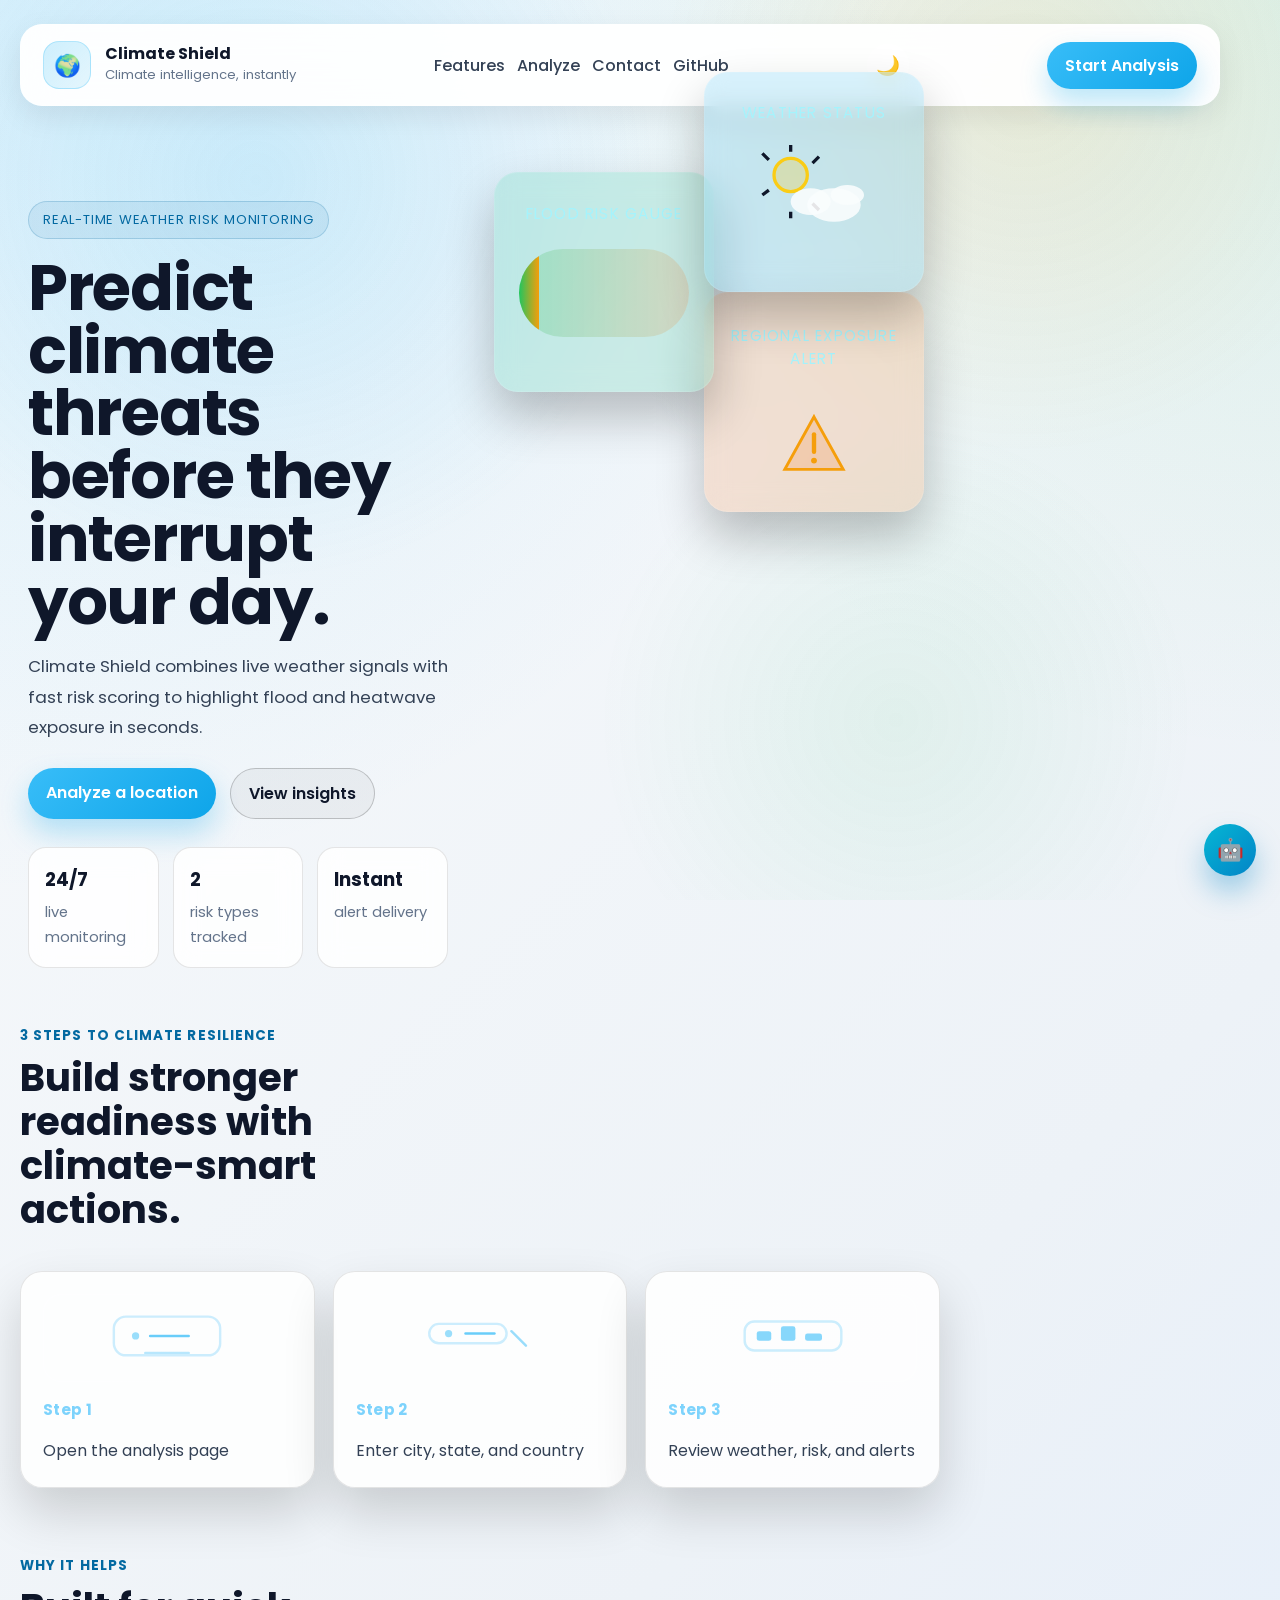
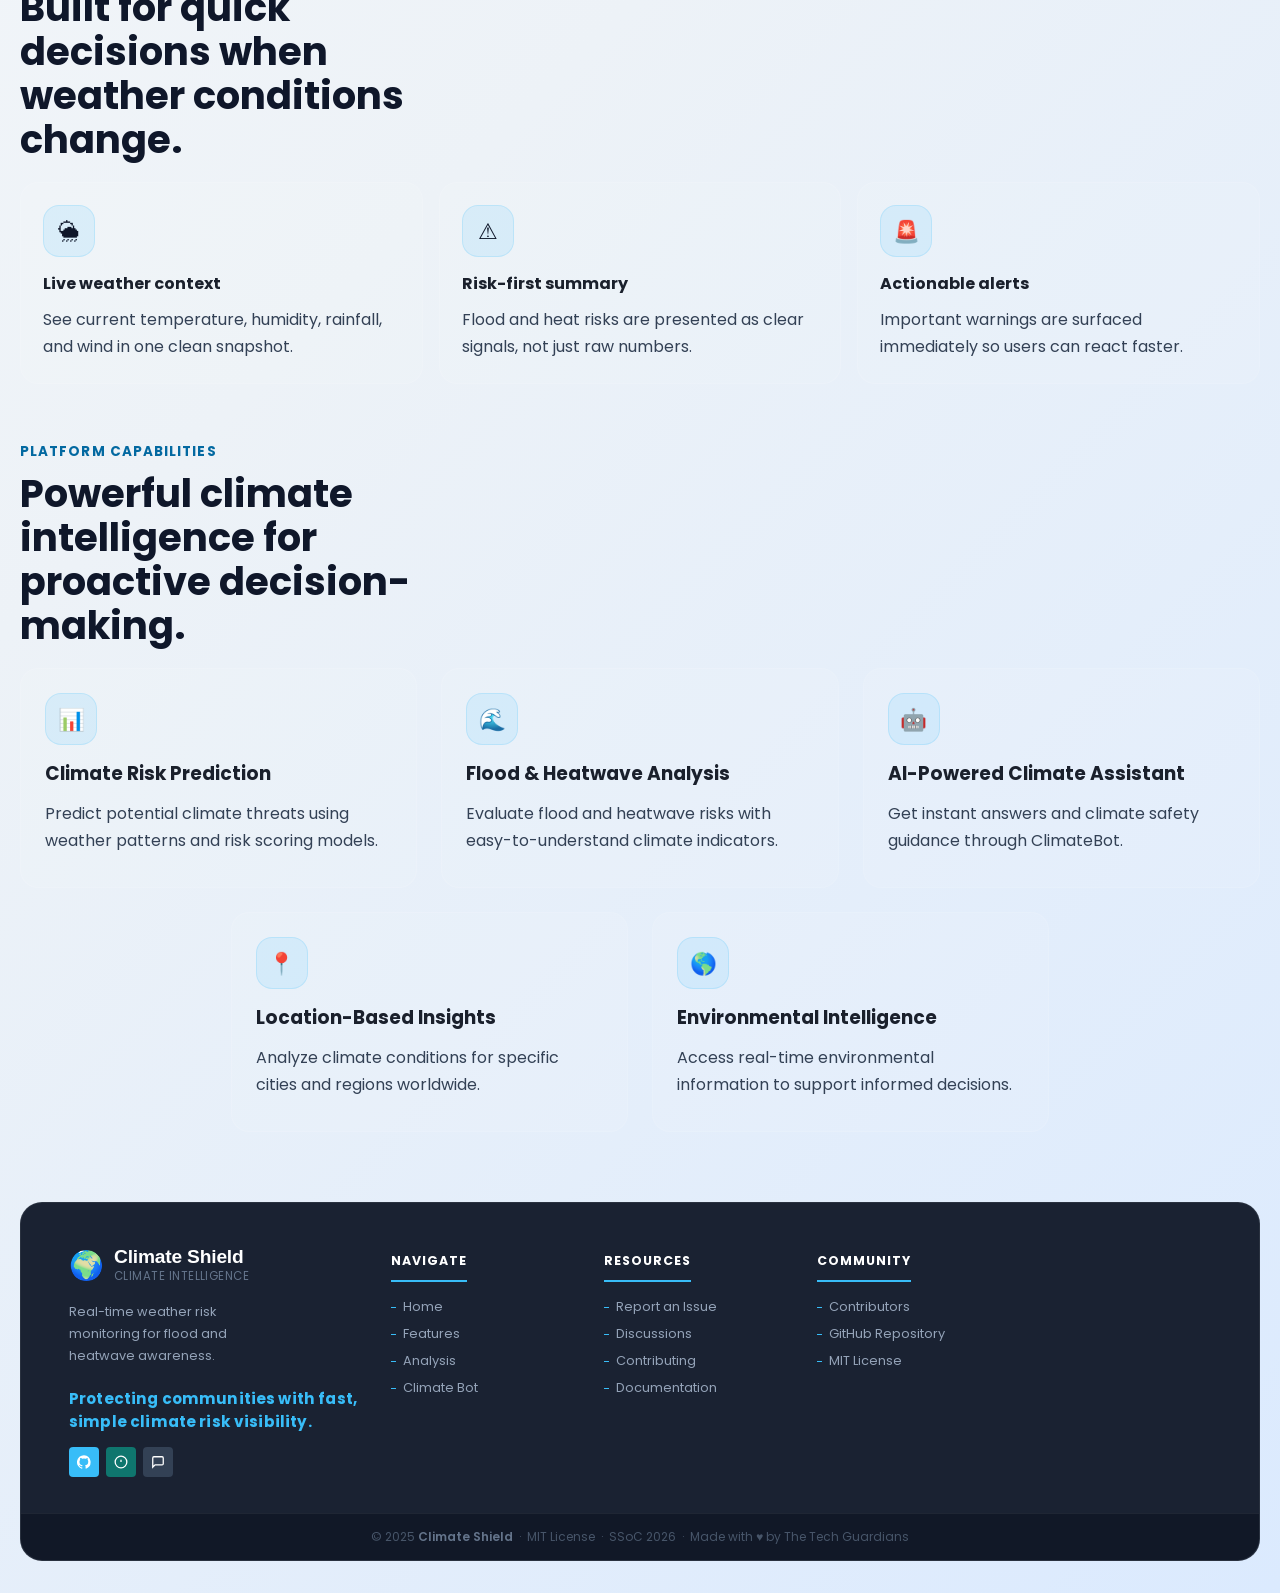
==== commit c450ff47: "Add scroll to top button on home page" ====
--- a/Frontend/index.html
+++ b/Frontend/index.html
@@ -88,27 +88,100 @@
             </div>
           </div>
 
+          <aside class="cs-hero-widget" aria-label="Live status">
+            <div class="cs-hero-widget-shell">
+              <div class="cs-hero-widget-card cs-hero-widget-card--top">
+                <div class="cs-hero-widget-heading">Weather Status</div>
+                <div class="cs-hero-widget-weather-icon" aria-hidden="true">
+                  <svg viewBox="0 0 72 60" xmlns="http://www.w3.org/2000/svg">
+                    <g class="cs-hero-widget-sun" fill="none" stroke="currentColor" stroke-width="2">
+                      <circle cx="22" cy="18" r="10" fill="rgba(250, 204, 21, 0.25)" stroke="#facc15" />
+                      <path d="M22 4v-4M22 40v4M8.9 8.9L5 5M39 39l-3.9-3.9M8.9 27.1L5 30M39 7l-3.9 3.9" />
+                    </g>
+                    <g class="cs-hero-widget-cloud" fill="currentColor" opacity="0.9">
+                      <ellipse cx="48" cy="36" rx="16" ry="10" fill="rgba(255,255,255,0.9)" />
+                      <ellipse cx="34" cy="34" rx="12" ry="8" fill="rgba(255,255,255,0.9)" />
+                      <ellipse cx="56" cy="30" rx="10" ry="6" fill="rgba(255,255,255,0.9)" />
+                    </g>
+                  </svg>
+                </div>
+                <div class="cs-hero-widget-temp">
+                  
+                  <div class="cs-hero-widget-temp-meta">
+                    
+                  </div>
+                </div>
+              </div>
+
+              <div class="cs-hero-widget-card cs-hero-widget-card--mid">
+                <div class="cs-hero-widget-widget-title">Flood Risk Gauge</div>
+                <div class="cs-hero-widget-gauge" aria-hidden="true">
+                  <div class="cs-hero-widget-gauge-track"></div>
+                  <div class="cs-hero-widget-gauge-fill" style="--fill:12%"></div>
+                </div>
+                <div class="cs-hero-widget-gauge-copy">
+                  
+                </div>
+              </div>
+
+              <div class="cs-hero-widget-card cs-hero-widget-card--bottom">
+                <div class="cs-hero-widget-widget-title">REGIONAL EXPOSURE ALERT</div>
+                
+                <div class="cs-hero-widget-alert-icon" aria-hidden="true">
+                  <svg viewBox="0 0 48 48" xmlns="http://www.w3.org/2000/svg">
+                    <polygon points="24 4 44 40 4 40" fill="rgba(249, 115, 22, 0.18)" stroke="#f59e0b" stroke-width="2" />
+                    <path d="M24 16v12" stroke="#f59e0b" stroke-width="3" stroke-linecap="round" />
+                    <circle cx="24" cy="34" r="2" fill="#f59e0b" />
+                  </svg>
+                </div>
+              </div>
+            </div>
+          </aside>
+
           <div class="hero-strip">
-            <div class="hero-strip-item">
+            <div class="hero-strip-title section-heading">
+              <span>3 steps to climate resilience</span>
+              <h2>Build stronger readiness with climate-smart actions.</h2>
+            </div>
+
+            <article class="hero-step-card">
+              <div class="hero-step-card-visual" aria-hidden="true">
+                <svg viewBox="0 0 96 52" xmlns="http://www.w3.org/2000/svg">
+                  <rect x="4" y="8" width="88" height="32" rx="10" fill="none" stroke="currentColor" stroke-width="2" opacity="0.25" />
+                  <circle cx="22" cy="24" r="3" fill="currentColor" opacity="0.5" />
+                  <path d="M34 24h32" stroke="currentColor" stroke-width="2" stroke-linecap="round" opacity="0.75" />
+                  <path d="M30 38h36" stroke="currentColor" stroke-width="2" stroke-linecap="round" opacity="0.35" />
+                </svg>
+              </div>
               <strong>Step 1</strong>
               <span>Open the analysis page</span>
-            </div>
-
-            <div class="hero-strip-item">
+            </article>
+
+            <article class="hero-step-card">
+              <div class="hero-step-card-visual" aria-hidden="true">
+                <svg viewBox="0 0 96 52" xmlns="http://www.w3.org/2000/svg">
+                  <rect x="6" y="14" width="64" height="16" rx="8" fill="none" stroke="currentColor" stroke-width="2" opacity="0.25" />
+                  <circle cx="22" cy="22" r="3" fill="currentColor" opacity="0.5" />
+                  <path d="M36 22h24" stroke="currentColor" stroke-width="2" stroke-linecap="round" opacity="0.75" />
+                  <path d="M74 20l12 12" stroke="currentColor" stroke-width="2" stroke-linecap="round" opacity="0.5" />
+                </svg>
+              </div>
               <strong>Step 2</strong>
               <span>Enter city, state, and country</span>
-            </div>
-
-            <div class="hero-strip-item">
+            </article>
+
+            <article class="hero-step-card">
+              <div class="hero-step-card-visual" aria-hidden="true">
+                <svg viewBox="0 0 96 52" xmlns="http://www.w3.org/2000/svg">
+                  <rect x="8" y="12" width="80" height="24" rx="8" fill="none" stroke="currentColor" stroke-width="2" opacity="0.25" />
+                  <rect x="18" y="20" width="12" height="8" rx="2" fill="currentColor" opacity="0.6" />
+                  <rect x="38" y="16" width="12" height="12" rx="2" fill="currentColor" opacity="0.6" />
+                  <rect x="58" y="22" width="14" height="6" rx="2" fill="currentColor" opacity="0.6" />
+                </svg>
+              </div>
               <strong>Step 3</strong>
               <span>Review weather, risk, and alerts</span>
-            </div>
-
-            <a
-              class="primary-action full-width-action"
-              href="Analysis/analysis.html"
-              >Go to analysis page</a
-            >
+            </article>
           </div>
         </section>
 
@@ -385,6 +458,7 @@
         <div id="chatbot-status" class="chatbot-status hidden"></div>
       </section>
     </div>
+    <button id="scrollTopBtn" class="scroll-top-btn" title="Back to Top">↑</button>
 
     <script src="script.js"></script>
     <script src="chatbot.js"></script>
--- a/Frontend/style.css
+++ b/Frontend/style.css
@@ -139,6 +139,8 @@
 .navbar {
   display: flex;
   align-items: center;
+  position:fixed;
+  z-index: 2;
   justify-content: space-between;
   gap: 20px;
   padding: 16px 22px;
@@ -149,9 +151,13 @@
   backdrop-filter: blur(18px);
   box-shadow: var(--shadow);
   margin-bottom: 28px;
-}
-[data-theme="light"] .navbar {
-  background: rgba(255, 255, 255, 0.92);
+   width: calc(100% - 32px);
+  max-width: 1200px;         /* caps it on large screens */
+  margin: 0 auto; 
+}
+
+body.light-mode .navbar {
+  background: rgba(255, 255, 255, 0.35);
   backdrop-filter: blur(20px);
   border: 1px solid rgba(0, 0, 0, 0.08);
 }
@@ -197,9 +203,9 @@
 .nav-links {
   display: flex;
   align-items: center;
-  gap: 18px;
-  flex-wrap: wrap;
   justify-content: center;
+  gap: 12px;
+  flex-wrap: nowrap;
 }
 
 .nav-links a,
@@ -266,21 +272,289 @@
 }
 
 .hero-copy {
+  margin-top: 15vh;
   padding: 24px 8px;
 }
 
-.eyebrow {
+.cs-hero-widget-shell {
+  position: relative;
+  min-height: 420px;
+  width: 100%;
+  max-width: 400px;
+}
+
+.cs-hero-widget-card {
+  position: absolute;
+  top: 0;
+  right: 0;
+  width: 260px;
+  height: 260px;
+  padding: 24px;
+  border-radius: 24px;
+  background: rgba(15, 23, 42, 0.72);
+  border: 1px solid rgba(255, 255, 255, 0.1);
+  box-shadow: 0 24px 48px rgba(0, 0, 0, 0.24);
+  backdrop-filter: blur(12px);
+  -webkit-backdrop-filter: blur(12px);
+  color: var(--text);
+  display: grid;
+  align-items: center;
+  justify-items: center;
+  text-align: center;
+}
+
+.cs-hero-widget-card--top {
+  top: 30px;
+  right: 16px;
+  z-index: 3;
+  width: 220px;
+  height: 220px;
+  background: rgba(14, 165, 233, 0.16);
+}
+
+.cs-hero-widget-card--mid {
+  top: 130px;
+  left: 14px;
+  right: auto;
+  z-index: 2;
+  width: 220px;
+  height: 220px;
+  background: rgba(16, 185, 129, 0.16);
+}
+
+.cs-hero-widget-card--bottom {
+  top: 250px;
+  right: 16px;
+  left: auto;
+  z-index: 1;
+  width: 220px;
+  height: 220px;
+  background: rgba(249, 115, 22, 0.16);
+}
+
+.cs-hero-widget-heading,
+.cs-hero-widget-widget-title {
+  font-size: 0.95rem;
+  letter-spacing: 0.08em;
+  text-transform: uppercase;
+  color: #a5f3fc;
+  margin-bottom: 14px;
+}
+
+.cs-hero-widget-temp {
+  display: grid;
+  gap: 18px;
+}
+
+.cs-hero-widget-temp-value {
+  font-size: clamp(2.6rem, 4vw, 3.8rem);
+  font-weight: 700;
+  line-height: 0.95;
+}
+
+.cs-hero-widget-temp-meta {
   display: inline-flex;
   align-items: center;
-  padding: 8px 14px;
+  gap: 10px;
+  color: var(--muted);
+  font-size: 0.96rem;
+}
+
+.cs-hero-widget-weather-icon {
+  width: 100%;
+  display: grid;
+  place-items: center;
+  margin-bottom: 12px;
+}
+
+.cs-hero-widget-weather-icon svg {
+  width: 120px;
+  height: auto;
+}
+
+.cs-hero-widget-sun {
+  transform-origin: center;
+  animation: cs-sun-glow 5s ease-in-out infinite;
+}
+
+.cs-hero-widget-cloud {
+  transform-origin: center;
+  animation: cs-cloud-float 6s ease-in-out infinite;
+}
+
+.cs-hero-widget-temp-meta svg {
+  width: 24px;
+  height: 24px;
+  color: #facc15;
+}
+
+.cs-hero-widget-gauge {
+  position: relative;
+  width: 100%;
+  height: 88px;
   border-radius: 999px;
-  background: rgba(56, 189, 248, 0.12);
-  border: 1px solid rgba(56, 189, 248, 0.22);
-  color: #a5f3fc;
-  font-size: 0.82rem;
-  letter-spacing: 0.06em;
-  text-transform: uppercase;
-  margin-bottom: 18px;
+  background: rgba(255, 255, 255, 0.05);
+  overflow: hidden;
+}
+
+.cs-hero-widget-gauge-track {
+  position: absolute;
+  inset: 0;
+  background: linear-gradient(90deg, rgba(34, 197, 94, 0.24), rgba(248, 113, 20, 0.16));
+}
+
+.cs-hero-widget-gauge-fill {
+  position: absolute;
+  inset: 0;
+  width: var(--fill);
+  background: linear-gradient(90deg, #22c55e, #f59e0b);
+  clip-path: inset(0 0 0 0 round 999px);
+  transition: width 0.4s ease;
+  animation: cs-gauge-slide 12s ease-in-out infinite alternate;
+}
+
+.cs-hero-widget-gauge-copy {
+  display: flex;
+  justify-content: space-between;
+  gap: 12px;
+  margin-top: 14px;
+  color: var(--muted);
+  font-size: 0.95rem;
+}
+
+.cs-hero-widget-gauge-copy strong {
+  font-size: 1.1rem;
+  color: #ffffff;
+}
+
+.cs-hero-widget-alert-pill {
+  display: inline-flex;
+  align-items: center;
+  justify-content: center;
+  padding: 12px 14px;
+  margin-bottom: 14px;
+  border-radius: 999px;
+  color: #f97316;
+  background: rgba(249, 115, 22, 0.12);
+  border: 1px solid rgba(249, 115, 22, 0.18);
+  font-weight: 700;
+  letter-spacing: 0.04em;
+}
+
+.cs-hero-widget-card--bottom p {
+  margin: 0;
+  color: var(--muted);
+  line-height: 1.8;
+  font-size: 0.96rem;
+}
+
+.cs-hero-widget-alert-icon {
+  display: grid;
+  place-items: center;
+  margin-top: 14px;
+  width: 70px;
+  height: 70px;
+  animation: cs-alert-pulse 1.8s ease-in-out infinite;
+}
+
+.cs-hero-widget-alert-icon svg {
+  width: 100%;
+  height: auto;
+}
+
+@keyframes cs-alert-pulse {
+  0%, 100% { transform: scale(1); opacity: 0.92; }
+  50% { transform: scale(1.08); opacity: 1; }
+}
+
+@keyframes cs-wave {
+  0%, 100% { opacity: 0.45; transform: scaleY(1); }
+  50% { opacity: 1; transform: scaleY(1.4); }
+}
+
+@keyframes cs-sun-glow {
+  0%, 100% { transform: scale(1); opacity: 0.85; }
+  50% { transform: scale(1.08); opacity: 1; }
+}
+
+@keyframes cs-cloud-float {
+  0%, 100% { transform: translateX(0); }
+  50% { transform: translateX(6px); }
+}
+
+@keyframes cs-gauge-slide {
+  0% {
+    width: var(--fill);
+  }
+  100% {
+    width: 100%;
+  }
+}
+
+.hero-strip {
+  grid-column: 1 / -1;
+  display: grid;
+  grid-template-columns: repeat(3, minmax(0, 1fr));
+  gap: 18px;
+  padding: 10px 0 0;
+  align-items: start;
+  width: 100%;
+}
+
+.hero-step-card {
+  display: grid;
+  grid-template-rows: auto 1fr;
+  gap: 16px;
+  padding: 22px;
+  border-radius: 22px;
+  background: var(--panel);
+  border: 1px solid var(--border-color);
+  box-shadow: 0 24px 50px rgba(0, 0, 0, 0.16);
+  min-height: 190px;
+}
+
+@media (min-width: 980px) {
+  .hero {
+    grid-template-columns: minmax(0, 1.35fr) minmax(360px, 460px);
+  }
+
+  .cs-hero-widget {
+    padding: 0;
+    justify-self: end;
+    width: 100%;
+  }
+
+  .cs-hero-widget-shell {
+    max-width: 460px;
+  }
+}
+
+@media (max-width: 980px) {
+  .cs-hero-widget-shell {
+    min-height: auto;
+  }
+
+  .cs-hero-widget-card,
+  .cs-hero-widget-card--top,
+  .cs-hero-widget-card--mid,
+  .cs-hero-widget-card--bottom {
+    position: relative;
+    left: auto;
+    right: auto;
+    top: auto;
+    transform: none;
+    width: 100%;
+    max-width: 320px;
+    height: auto;
+    margin: 0 auto 18px;
+    padding: 22px;
+    border-radius: 28px;
+  }
+
+  .cs-hero-widget-card--mid,
+  .cs-hero-widget-card--bottom {
+    right: auto;
+  }
 }
 
 .hero-copy h1 {
@@ -333,31 +607,61 @@
 
 .hero-strip {
   display: grid;
-  grid-template-columns: repeat(3, minmax(0, 1fr)) auto;
-  gap: 14px;
-  padding: 18px;
-  border-radius: 24px;
-  background: var(--btn-bg);
+  grid-template-columns: repeat(3, minmax(0, 1fr));
+  gap: 18px;
+  padding: 10px 0 0;
+  align-items: start;
+  width: 100%;
+}
+
+.hero-strip-title {
+  grid-column: 1 / -1;
+  padding: 0;
+}
+
+.hero-step-card {
+  display: grid;
+  grid-template-rows: auto 1fr;
+  gap: 16px;
+  padding: 22px;
+  border-radius: 22px;
+  background: var(--panel);
   border: 1px solid var(--border-color);
-  backdrop-filter: blur(12px);
-  align-items: center;
-}
-
-.hero-strip-item {
-  padding: 12px 14px;
-  border-radius: 16px;
-  background: var(--btn-bg);
-  border: 1px solid var(--border-color);
-}
-
-.hero-strip-item strong {
+  box-shadow: 0 24px 50px rgba(0, 0, 0, 0.16);
+  min-height: 190px;
+}
+
+.hero-step-card strong {
   display: block;
   color: #7dd3fc;
-  margin-bottom: 6px;
-}
-
-.hero-strip-item span {
+  font-size: 0.95rem;
+  letter-spacing: 0.02em;
+}
+
+.hero-step-card span {
   color: var(--muted);
+  line-height: 1.7;
+}
+
+.hero-step-card-visual {
+  display: flex;
+  align-items: center;
+  justify-content: center;
+  padding: 12px;
+  border-radius: 18px;
+  background: rgba(255, 255, 255, 0.06);
+  border: 1px solid rgba(255, 255, 255, 0.1);
+}
+
+.hero-step-card-visual svg {
+  width: 100%;
+  max-width: 116px;
+  height: auto;
+  color: var(--accent);
+}
+
+.hero-step-card:last-child {
+  align-self: start;
 }
 
 .full-width-action {
@@ -732,8 +1036,9 @@
     grid-template-columns: 1fr;
     justify-items: start;
   }
-  .navbar {
-    display: flex;
+.navbar{
+    display:flex;
+    position:fixed;
     flex-direction: row;
     align-items: center;
     align-content: center;
@@ -764,6 +1069,7 @@
 
   .hero-copy h1 {
     max-width: 12ch;
+    margin-top: 20vh;
   }
 }
 
@@ -802,8 +1108,9 @@
     padding: 18px;
     border-radius: 20px;
   }
-  .navbar {
-    display: flex;
+  .navbar{
+    display:flex;
+    position: fixed;
     flex-direction: row;
     align-items: center;
     align-content: center;
@@ -819,6 +1126,7 @@
 
   .hero-copy {
     padding: 12px 0 0;
+    margin-top: 20vh;
   }
 
   .hero-copy h1 {
@@ -862,6 +1170,21 @@
   }
 }
 
+/* Eyebrow badge */
+.eyebrow {
+  display: inline-flex;
+  align-items: center;
+  padding: 8px 14px;
+  border-radius: 999px;
+  background: rgba(56, 189, 248, 0.12);
+  border: 1px solid rgba(56, 189, 248, 0.22);
+  color: #a5f3fc;
+  font-size: 0.82rem;
+  letter-spacing: 0.06em;
+  text-transform: uppercase;
+  margin-bottom: 18px;
+}
+
 /* ================================================
    LIGHT THEME — fix all hardcoded dark-only colors
    ================================================ */
@@ -888,15 +1211,32 @@
   color: #1a202c;
 }
 
-/* Feature cards — white-alpha bg invisible on light */
-[data-theme="light"] .feature-card {
-  background: #ffffff;
-  border-color: rgba(0, 0, 0, 0.09);
-}
-[data-theme="light"] .feature-card:hover {
-  background: #f1f5f9;
-  border-color: rgba(0, 0, 0, 0.14);
-}
+@media (max-width: 480px) {
+  .button-group {
+    flex-direction: column;
+    width: 100%;
+  }
+.navbar{
+    
+  display:flex;
+    position: fixed;
+    align-items: center;
+    align-content: center;
+    justify-content: center;
+  }
+  .hero-copy{
+    margin-top: 30vh;
+  }
+  .hero-actions
+  {
+    display: flex;
+    justify-content:space-around;
+  }
+  .btn-primary,
+  .btn-secondary {
+    text-align: center;
+    justify-content: center;
+  }
 
 /* Capability cards — same white-alpha issue */
 [data-theme="light"] .capability-card {
@@ -951,3 +1291,37 @@
 [data-theme="light"] .footer-links a:hover {
   color: #0369a1;
 }
+}
+
+/* Scroll to Top Button */
+#scrollTopBtn,
+.scroll-top-btn {
+  position: fixed;
+  right: 31px;
+  bottom: 96px;
+  width: 52px;
+  height: 52px;
+  border-radius: 50%;
+  display: none;
+  align-items: center;
+  justify-content: center;
+  font-size: 22px;
+  z-index: 9999;
+  background: linear-gradient(135deg, var(--accent), var(--accent-2));
+  color: white;
+  border: none;
+  cursor: pointer;
+  box-shadow: 0 4px 14px rgba(14, 165, 233, 0.35);
+  transition: opacity 0.3s, transform 0.2s;
+}
+
+#scrollTopBtn.show,
+.scroll-top-btn.show {
+  display: flex;
+}
+
+#scrollTopBtn:hover,
+.scroll-top-btn:hover {
+  transform: translateY(-2px);
+  box-shadow: 0 8px 20px rgba(14, 165, 233, 0.45);
+}
